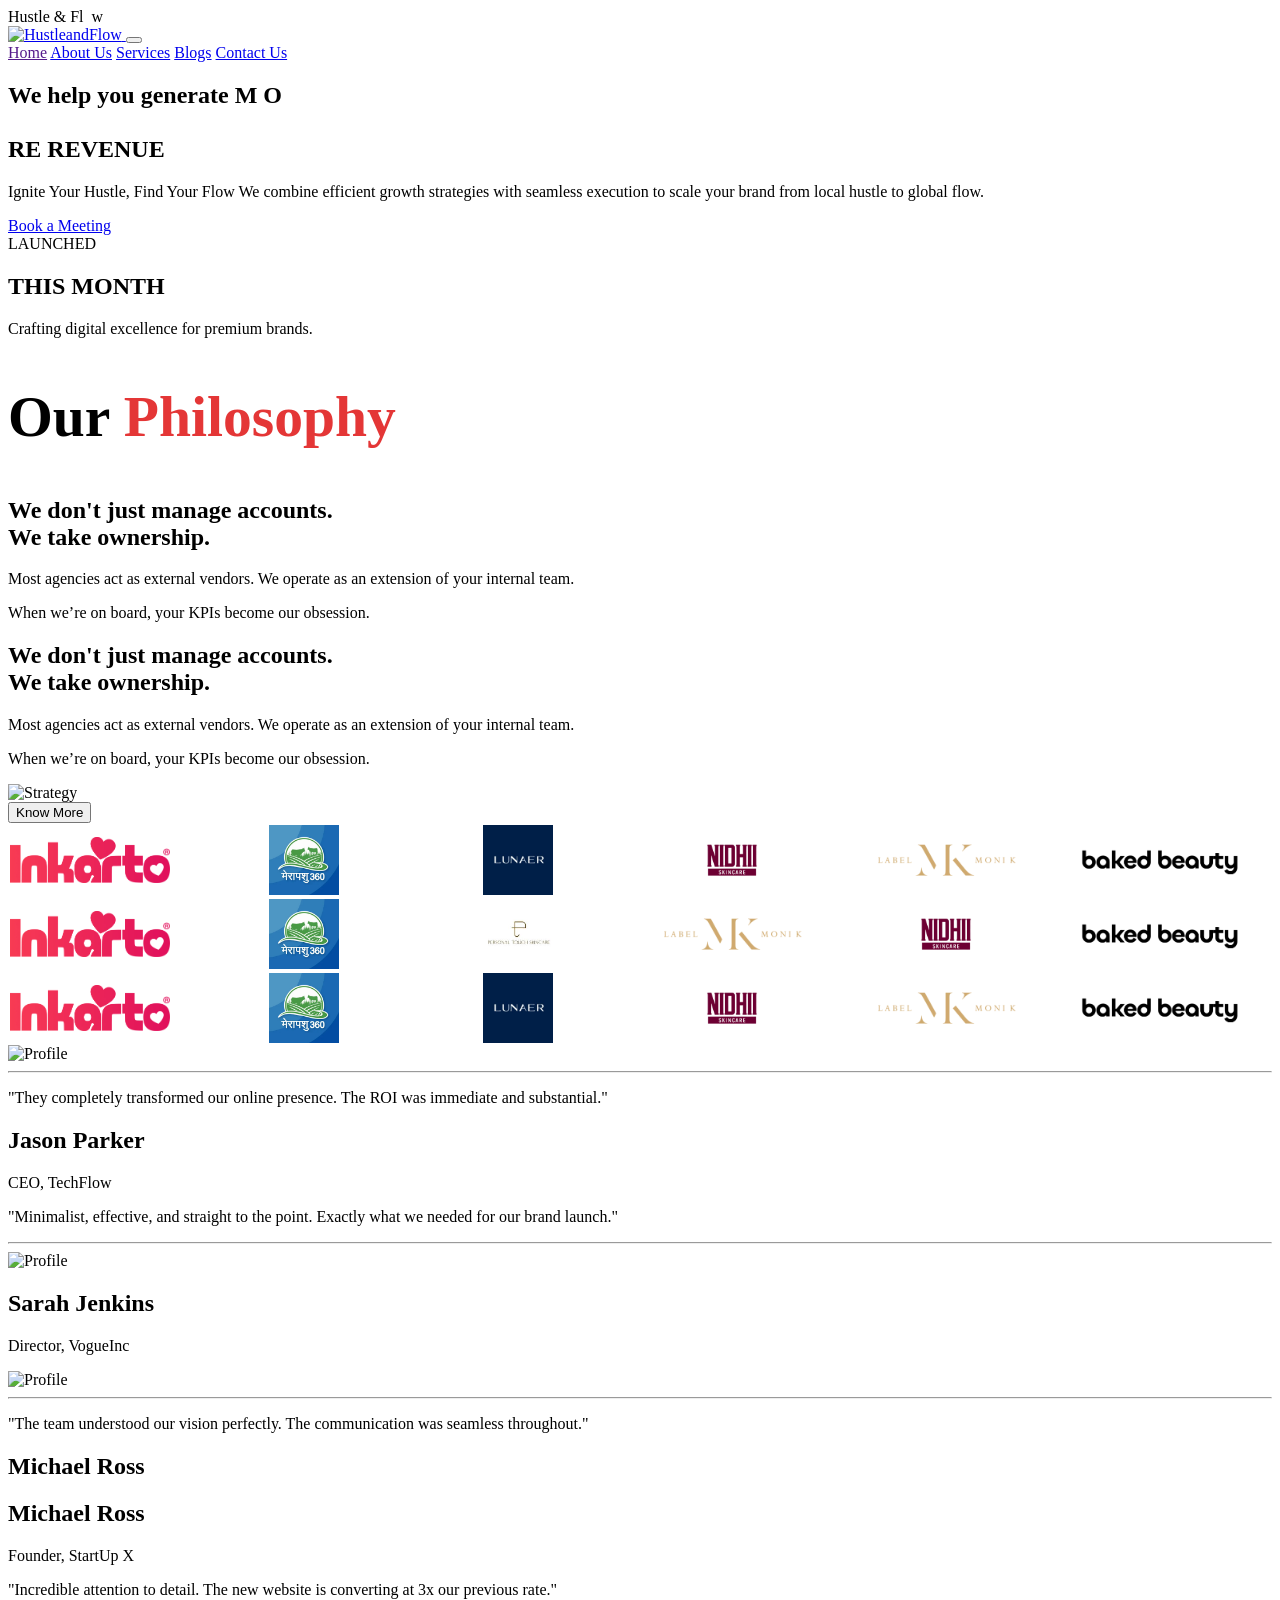
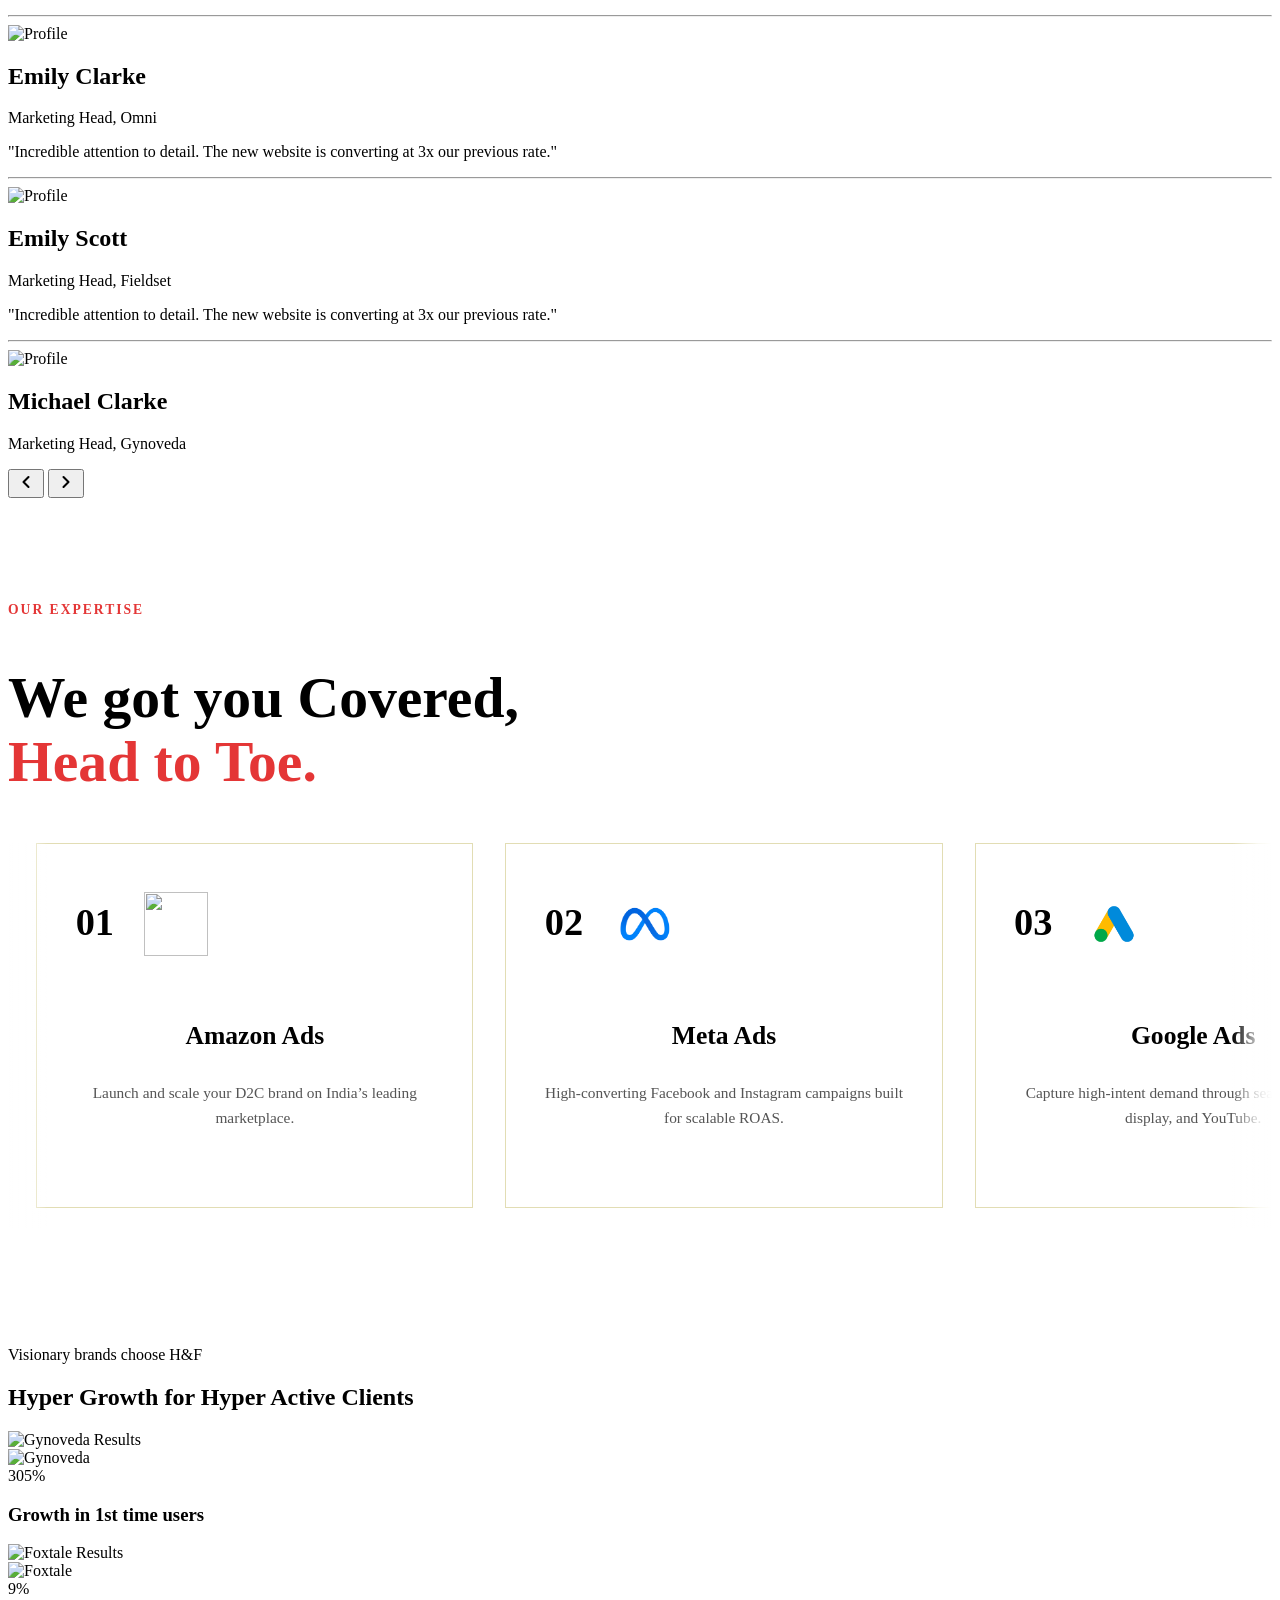
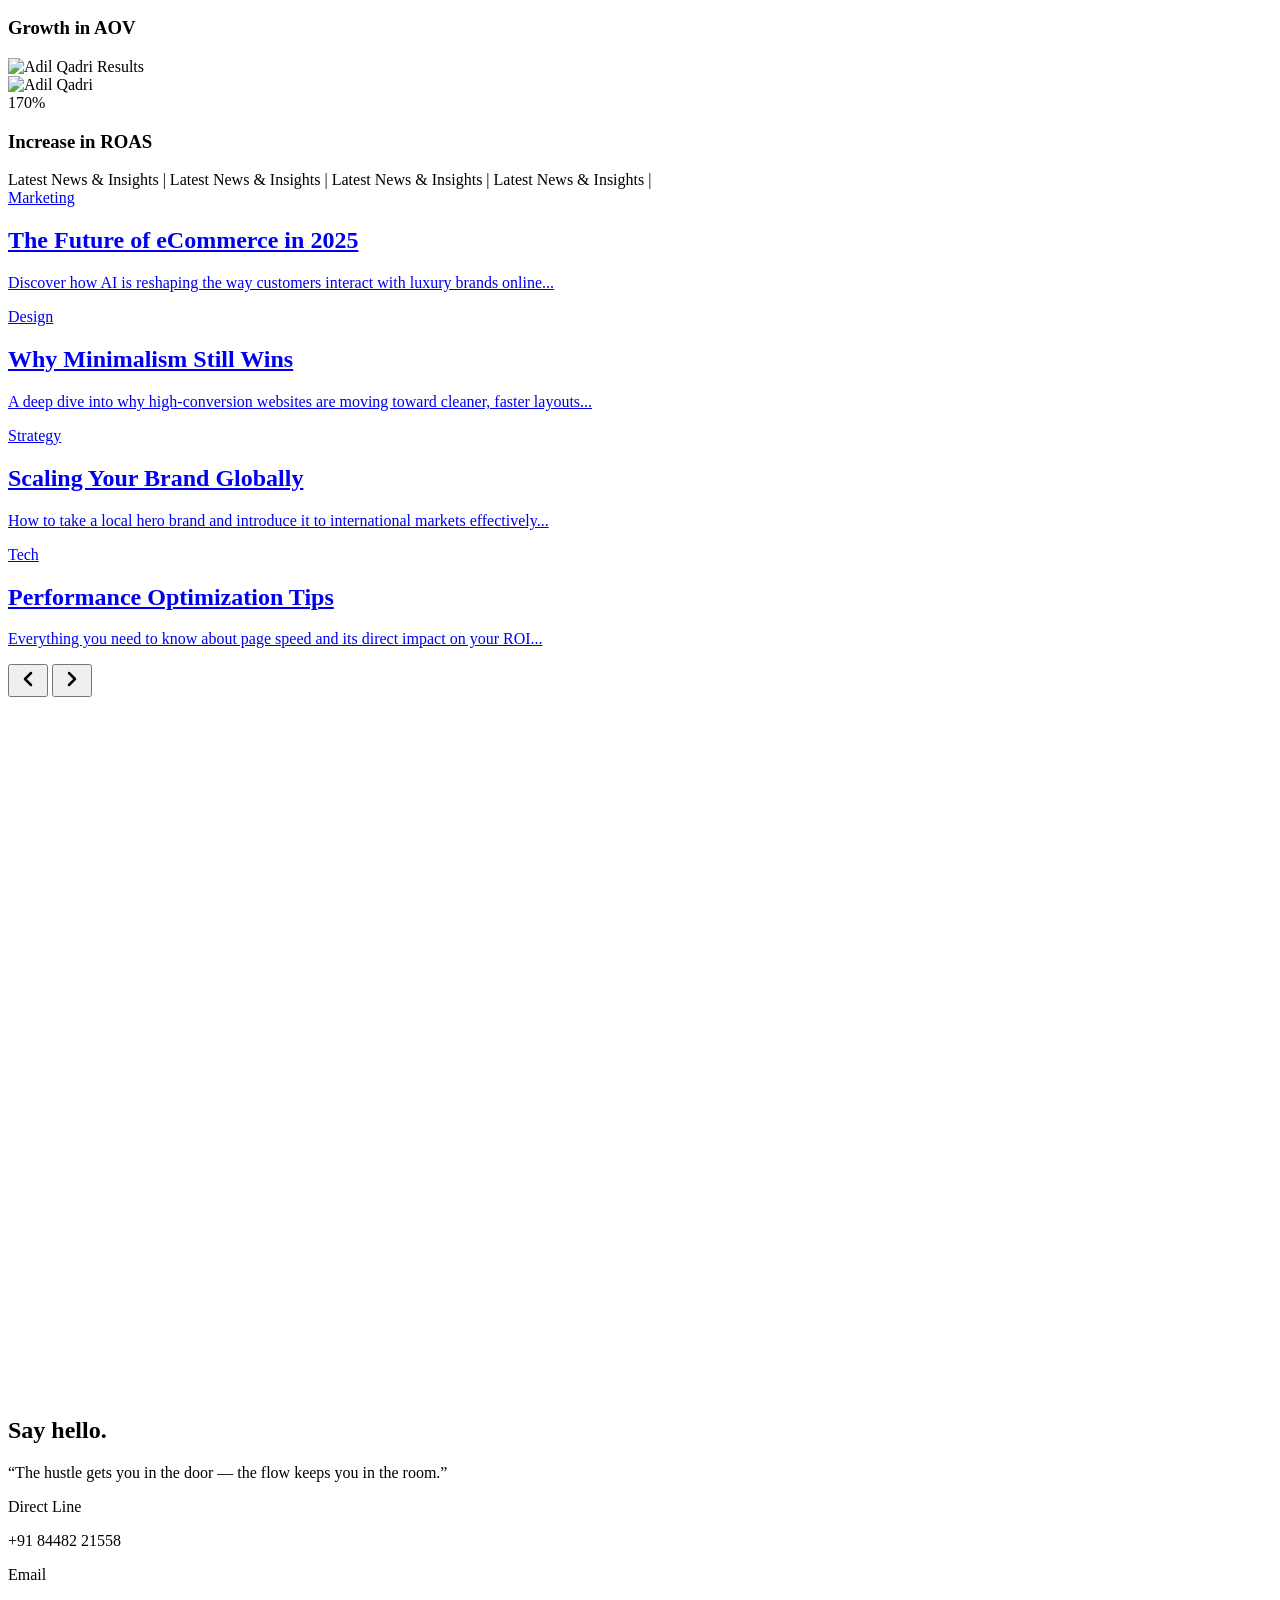
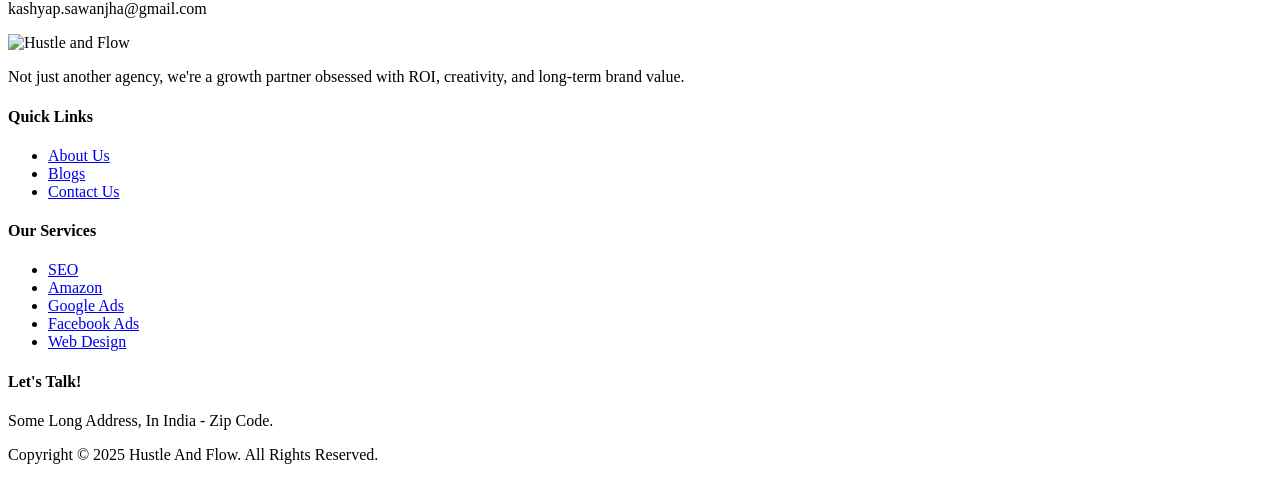
==== index.html @ 5015e9b0 "Okay" ====
<!doctype html>
<html lang="en-US">
<head>
	<meta charset="UTF-8">
	<meta name="viewport" content="width=device-width, initial-scale=1">
    <meta name="description" content="Emart - Multi-purpose WooCommerce Theme">
	<meta name='robots' content='index, follow, max-image-preview:large, max-snippet:-1, max-video-preview:-1' />
	<style>img:is([sizes="auto" i], [sizes^="auto," i]) { contain-intrinsic-size: 3000px 1500px }</style>
	
	<!-- This site is optimized with the Yoast SEO plugin v25.7 - https://yoast.com/wordpress/plugins/seo/ -->
	<title>Hustle And Flow</title>
  <link href="https://fonts.googleapis.com/css2?family=Montserrat:ital,wght@0,300;0,400;0,500;0,600;0,700;0,800;0,900;1,400&display=swap" rel="stylesheet">

	<link rel="canonical" href="https://hustleandflow.in/" />
	<link rel="stylesheet" href="css/styles.css">
    <link rel="stylesheet" href="css/marquee.css">
    <link  href="https://assets.calendly.com/assets/external/widget.css"
  rel="stylesheet"/>
  <link rel="stylesheet" href="css/loading_screen.css">
  <link rel="stylesheet" href="css/launch-section.css">
  <link rel="stylesheet" href="css/reviews.css">
  <link rel="stylesheet" href="css/philosophy.css">
  <link rel="stylesheet" href="css/services.css">
  <link rel="stylesheet" href="css/focal-hero.css">
  <link rel="stylesheet" href="css/layout.css">
  <link rel="stylesheet" href="css/blogs.css">
  <script>
        // Immediate hide to prevent flash of content
        document.documentElement.style.overflow = "hidden";
    </script>

		
</head>

<body class="home page-template page-template-elementor_header_footer page page-id-11889 wp-embed-responsive Wplgnite Wplgnite-dizmo elementor-default elementor-template-full-width elementor-kit-6 elementor-page elementor-page-11889">
	<div id="splash" class="splash light">
  <div class="brand-lockup">
    Hustle & Fl
    <img
      src="logos/hustleandflow-logo.png"
      class="logo-letter"
      alt=""
    />
    w
  </div>
</div>
  
    <!--Progress Bar-->
    <div class="progress-container">
    <div class="progress-bar" id="scrollBar"></div>
</div>

    
    
    <!--NAVBAR-->
    <nav class="main-nav">
    <div class="nav-container">
        <a href="#" class="nav-logo">
            <img src="logos/hustleandflow.png" alt="HustleandFlow" id="navLogo">
        </a> <button class="menu-burger"  id="menuToggle" aria-label="Toggle Menu">
            <span class="burger-line"></span>
            <span class="burger-line"></span>
        </button>
    </div>
</nav>
<div class="mobile-menu" id="mobileMenu">
  <a href="">Home</a>
  <a href="about/about-us.html">About Us</a>
  <a href="services/services.html">Services</a>
  <a href="blogs/blogs-lp.html"> Blogs</a>
  <a href="#contact-us">Contact Us</a>
  
</div>




<!--Main-Hero-->

<main class="site-wrapper">
<section class="focal-hero">
    <div class="hero-noise-overlay"></div>
    <div class="container">
        <div class="hero-content">
       <h1 class="hero-main-title">
        <span class="hero-eyebrow">
    We help you generate
  </span>
    
    <span class="revenue-highlight">
        M<span class="spinning-o-container">
            <span class="o-border">O</span>
            <div class="circular-text-wrap">
                <span style="--i:0">M</span><span style="--i:1">O</span>
                <span style="--i:2">R</span><span style="--i:3">E</span>
                <span style="--i:4">*</span><span style="--i:5">R</span>
                <span style="--i:6">E</span><span style="--i:7">V</span>
                <span style="--i:8">E</span><span style="--i:9">N</span>
                <span style="--i:10">U</span><span style="--i:11">E</span>
                <span style="--i:12">*</span>
            </div>
        </span>RE REVENUE
    </span>
</h1>
            <p class="hero-sub-text">
  <span class="hero-quote shiny">
    Ignite Your <span class="text-accent-red">Hustle</span>, 
    Find Your <span class="text-outline">Flow</span>
  </span>

  <span class="hero-description">
    We combine efficient growth strategies with seamless execution to scale your brand from local hustle to global flow.
  </span>
</p>
            <div class="hero-cta-group">
                <a href="#contact-us" class="btn-primary-large" id="bookMeetingBtn">Book a Meeting</a>
            </div>
        </div>
    </div>
    
</section>

<script>
document.getElementById("bookMeetingBtn").addEventListener("click", function (e) {
  e.preventDefault();

  Calendly.initPopupWidget({
    url: "https://calendly.com/kashyap-sawanjha?primary_color=dc3232&text_color=000000&background_color=#e2ddb4"
  });
});
</script>


<script>
document.querySelectorAll('.circular-text-wrap').forEach(el => {

  let rotation = 0;
  let speed = 360 / 20; // degrees per second
  let targetSpeed = speed;
  let lastTime = performance.now();

  const baseDuration = Number(el.dataset.duration || 20);
  const hoverMode = el.dataset.hover || 'speedUp';

  function setSpeedByMode(mode) {
    switch (mode) {
      case 'slowDown':
        targetSpeed = 360 / (baseDuration * 2);
        break;
      case 'speedUp':
        targetSpeed = 360 / (baseDuration / 4);
        break;
      case 'pause':
        targetSpeed = 0;
        break;
      case 'goBonkers':
        targetSpeed = 360 / (baseDuration / 20);
        break;
      default:
        targetSpeed = 360 / baseDuration;
    }
  }

  function animate(now) {
    const delta = (now - lastTime) / 1000;
    lastTime = now;

    // smooth interpolation (spring-ish)
    speed += (targetSpeed - speed) * 0.08;

    rotation += speed * delta;
    el.style.transform = `rotate(${rotation}deg)`;

    requestAnimationFrame(animate);
  }

  el.addEventListener('mouseenter', () => {
    setSpeedByMode(hoverMode);
  });

  el.addEventListener('mouseleave', () => {
    targetSpeed = 360 / baseDuration;
  });

  requestAnimationFrame(animate);
});
</script>

<script src="https://cdnjs.cloudflare.com/ajax/libs/gsap/3.12.2/gsap.min.js"></script>
<script src="https://cdnjs.cloudflare.com/ajax/libs/gsap/3.12.2/ScrollTrigger.min.js"></script>

<script>
// Check if GSAP is actually loaded
if (typeof gsap !== 'undefined') {
    gsap.registerPlugin(ScrollTrigger);

    const initHeroAnimation = () => {
        console.log("H&F Animation Initializing...");

        const targets = [
            { selector: '.hero-eyebrow', delay: 0 },
            { selector: '.hero-main-title', delay: 0.1 },
            { selector: '.hero-sub-text', delay: 0.2 },
            { selector: '.hero-cta-group', delay: 0.3 }
        ];

        targets.forEach(({ selector, delay }) => {
            const el = document.querySelector(selector);
            
            if (el) {
                // We use .fromTo so we define exactly where it starts and ends
                gsap.fromTo(el, 
                    { 
                        y: 50, 
                        opacity: 0 
                    }, 
                    { 
                        y: 0, 
                        opacity: 1, 
                        duration: 1, 
                        delay: delay, 
                        ease: "power4.out",
                        scrollTrigger: {
                            trigger: el,
                            start: "top 95%",
                            toggleActions: "play none none none"
                        }
                    }
                );
            }
        });
    };

    // Run immediately and also on load to be safe
    initHeroAnimation();
} else {
    console.error("GSAP not found! Make sure the CDN links are above this script.");
    // Emergency Fallback: If GSAP fails, show the text anyway
    document.querySelectorAll('.hero-main-title, .hero-sub-text, .hero-cta-group').forEach(el => el.style.opacity = 1);
}
</script>

<!--BANNER IMG SECTION-->
<section class="launch-section">
  <div class="launch-left">
    <span class="badge">LAUNCHED</span>
    <h1>THIS MONTH</h1>
    <p>Crafting digital excellence for premium brands.</p>
  </div>

  <div class="image-grid">
  <div class="tile"><div class="tile-inner"></div></div>
  <div class="tile"><div class="tile-inner"></div></div>
  <div class="tile"><div class="tile-inner"></div></div>
  <div class="tile"><div class="tile-inner"></div></div>
</div>
</section>
<script>
const images = [
  "https://images.unsplash.com/photo-1522335789203-aabd1fc54bc9",
  "https://images.unsplash.com/photo-1515378791036-0648a3ef77b2",
  "https://images.unsplash.com/photo-1542838132-92c53300491e"
];

const tiles = document.querySelectorAll(".tile");

let currentImage = 0;
let nextImage = 1;

const order = [0, 1, 2, 3]; // TL → TR → BL → BR

function applyImage(imgIndex) {
  tiles.forEach((tile, i) => {
    const inner = tile.querySelector(".tile-inner");

    const col = i % 2;                 // 0 or 1
    const row = Math.floor(i / 2);     // 0 or 1

    inner.style.backgroundImage = `url(${images[imgIndex]})`;

    inner.style.backgroundPosition = `
      ${col === 0 ? "0%" : "100%"}
      ${row === 0 ? "0%" : "100%"}
    `;
  });
}


applyImage(currentImage);

function animateSwap() {
  let step = 0;

  const interval = setInterval(() => {
    const tile = tiles[order[step]];
    tile.querySelector(".tile-inner").style.backgroundImage =  `url(${images[nextImage]})`;

    

    step++;

    if (step === 4) {
      clearInterval(interval);
      currentImage = nextImage;
      nextImage = (nextImage + 1) % images.length;
    }
  }, 350);
}

setInterval(animateSwap, 3000);
</script>


<!--Philosophy Section-->				
<section class="philosophy-section">
    <div class="philosophy-header">


  <h2 class="section-title">
    Our    <span class="text-highlight">Philosophy</span>
  </h2>

</div>


  <div class="philosophy-container">

    <!-- LEFT FLIP CARD -->
    <div class="flip-card" id="philosophyCard">
      <div class="flip-inner">

        <!-- FRONT: TEXT -->
        <div class="flip-face front philosophy-card">
          

          <h2>
            We don't just manage accounts.<br>
            <span class="gradient-text">We take ownership.</span>
          </h2>

          <p>
            Most agencies act as external vendors.
            We operate as an extension of your internal team.
          </p>

          <p>
            When we’re on board, your KPIs become our obsession.
          </p>
        </div>

        <!-- BACK: IMAGE -->
        <div class="flip-face back image-card">

          <h2>
            We don't just manage accounts.<br>
            <span class="gradient-text">We take ownership.</span>
          </h2>

          <p>
            Most agencies act as external vendors.
            We operate as an extension of your internal team.
          </p>

          <p>
            When we’re on board, your KPIs become our obsession.
          </p>
        </div>

          
        </div>

      </div>

    <!-- RIGHT STATIC IMAGE -->
    <div class="static-image-card">
      <img
        src="https://picsum.photos/id/20/800/1000"
        alt="Strategy"
      />
    </div>

  </div>

  <!-- CTA -->
  <div class="flip-cta">
    <button id="flipBtn" class="btn-primary">
      Know More
    </button>
  </div>

</section>






<!--Logo Sliding Section-->
<section class="clients-brand-section">
    

    <article class="wrapper">
      <div class="marquee-mask">

        <div class="marquee" id="track1">
            <div class="marquee__group">
                <img src="logos/inkarto.webp" alt="">
                <img src="logos/merapashu.webp" alt="">
                <img src="logos/lunaerworld_logo.jpg" alt="">
                <img src="logos/nidhii.png" alt="">
                <img src="logos/monik.avif" alt="">
                <img src="logos/baked_beauty.webp" alt="">
                
            </div>
            <div aria-hidden="true" class="marquee__group">
                <img src="logos/inkarto.webp" alt="">
                <img src="logos/merapashu.webp" alt="">
                <img src="logos/lunaerworld_logo.jpg" alt="">
                <img src="logos/nidhii.png" alt="">
                <img src="logos/monik.avif" alt="">
                <img src="logos/baked_beauty.webp" alt="">
            </div>
        </div>

        <div class="marquee marquee--reverse" id="track2">
            <div class="marquee__group">
                <img src="logos/inkarto.webp" alt="">
                <img src="logos/merapashu.webp" alt="">
                <img src="logos/pt-skincare.jpg" alt="">
                <img src="logos/monik.avif" alt="">
                <img src="logos/nidhii.png" alt="">
                <img src="logos/baked_beauty.webp" alt="">
                
            </div>
            <div aria-hidden="true" class="marquee__group">
                <img src="logos/inkarto.webp" alt="">
                <img src="logos/merapashu.webp" alt="">
                <img src="logos/lunaerworld_logo.jpg" alt="">
                <img src="logos/nidhii.png" alt="">
                <img src="logos/monik.avif" alt="">
                <img src="logos/baked_beauty.webp" alt="">
            </div>
        </div>
        <div class="marquee" id="track3">
            <div class="marquee__group">
                <img src="logos/inkarto.webp" alt="">
                <img src="logos/merapashu.webp" alt="">
                <img src="logos/lunaerworld_logo.jpg" alt="">
                <img src="logos/nidhii.png" alt="">
                <img src="logos/monik.avif" alt="">
                <img src="logos/baked_beauty.webp" alt="">
                
            </div>
            <div aria-hidden="true" class="marquee__group">
                <img src="logos/inkarto.webp" alt="">
                <img src="logos/merapashu.webp" alt="">
                <img src="logos/lunaerworld_logo.jpg" alt="">
                <img src="logos/nidhii.png" alt="">
                <img src="logos/monik.avif" alt="">
                <img src="logos/baked_beauty.webp" alt="">
            </div>
        </div>
      </div>
    </article>
</section>

<!--REVIEW SECTION-->
<section class="reviews-section">
    
    <div class="reviews-wrapper">
        <div class="reviews-track" id="reviewsTrack">
            <article class="review-card">
                <div class="card-content">
                    <img src="logos/profile.png" alt="Profile" class="review-avatar">
                    <hr class="review-divider">
                    <p class="review-text">"They completely transformed our online presence. The ROI was immediate and substantial."</p>
                    <h2 class="review-name">Jason Parker</h2>
                    <p class="review-designation">CEO, TechFlow</p>
                </div>
            </article>

            <article class="review-card">
                <div class="card-content">
                    <p class="review-text">"Minimalist, effective, and straight to the point. Exactly what we needed for our brand launch."</p>
                    <hr class="review-divider">
                    <img src="logos/profile.png" alt="Profile" class="review-avatar">
                    <h2 class="review-name">Sarah Jenkins</h2>
                    <p class="review-designation">Director, VogueInc</p>
                </div>
            </article>

            <article class="review-card">
                <div class="card-content">
                    <img src="logos/profile.png" alt="Profile" class="review-avatar">
                    <hr class="review-divider">
                    <p class="review-text">"The team understood our vision perfectly. The communication was seamless throughout."</p>
                    <h2 class="review-name">Michael Ross</h2>
                    <h2 class="review-name">Michael Ross</h2>
                    <p class="review-designation">Founder, StartUp X</p>
                </div>
            </article>

            <article class="review-card">
                <div class="card-content">
                    <p class="review-text">"Incredible attention to detail. The new website is converting at 3x our previous rate."</p>
                    <hr class="review-divider">
                    <img src="logos/profile.png" alt="Profile" class="review-avatar">
                    <h2 class="review-name">Emily Clarke</h2>
                    <p class="review-designation">Marketing Head, Omni</p>
                </div>
            </article>
            <article class="review-card">
                <div class="card-content">
                    <p class="review-text">"Incredible attention to detail. The new website is converting at 3x our previous rate."</p>
                    <hr class="review-divider">
                    <img src="logos/profile.png" alt="Profile" class="review-avatar">
                    <h2 class="review-name">Emily Scott</h2>
                    <p class="review-designation">Marketing Head, Fieldset</p>
                </div>
            </article>
        <article class="review-card">
                <div class="card-content">
                    <p class="review-text">"Incredible attention to detail. The new website is converting at 3x our previous rate."</p>
                    <hr class="review-divider">
                    <img src="logos/profile.png" alt="Profile" class="review-avatar">
                    <h2 class="review-name">Michael Clarke</h2>
                    <p class="review-designation">Marketing Head, Gynoveda</p>
                </div>
            </article>
        
        </div>


        <div class="reviews-controls">
            <button class="review-nav prev-btn" aria-label="Previous Review">
                <svg width="20" height="20" viewBox="0 0 24 24" fill="none" stroke="currentColor" stroke-width="2.5" stroke-linecap="round" stroke-linejoin="round"><path d="m15 18-6-6 6-6"/></svg>
            </button>
            <button class="review-nav next-btn" aria-label="Next Review">
                <svg width="20" height="20" viewBox="0 0 24 24" fill="none" stroke="currentColor" stroke-width="2.5" stroke-linecap="round" stroke-linejoin="round"><path d="m9 18 6-6-6-6"/></svg>
            </button>
        </div>
    </div>
</section>
<script>document.addEventListener('DOMContentLoaded', () => {
    const track = document.getElementById('reviewsTrack');
    const prevBtn = document.querySelector('.prev-btn');
    const nextBtn = document.querySelector('.next-btn');

    // 1. SCROLL LOGIC
    if (track && prevBtn && nextBtn) {
        const scrollAmount = 430; // Card width + gap

        nextBtn.addEventListener('click', () => {
            track.scrollBy({ left: scrollAmount, behavior: 'smooth' });
        });

        prevBtn.addEventListener('click', () => {
            track.scrollBy({ left: -scrollAmount, behavior: 'smooth' });
        });
    }

    // 2. 3D TILT LOGIC
    const cards = document.querySelectorAll('.review-card');
    
    cards.forEach(card => {
        card.addEventListener('mousemove', (e) => {
            const rect = card.getBoundingClientRect();
            const x = e.clientX - rect.left;
            const y = e.clientY - rect.top;
            
            const centerX = rect.width / 2;
            const centerY = rect.height / 2;
            
            // Calculate rotation values
            const rotateX = ((y - centerY) / centerY) * -5; // Max 15 degree tilt
            const rotateY = ((x - centerX) / centerX) * 5;
            
            card.style.transform = `perspective(1000px) rotateX(${rotateX}deg) rotateY(${rotateY}deg) scale3d(1.05, 1.05, 1.05)`;
        });

        card.addEventListener('mouseleave', () => {
            card.style.transform = `perspective(1000px) rotateX(0deg) rotateY(0deg) scale3d(1, 1, 1)`;
        });
    });
});</script>
<!--Services-->				
<section id="our-services" class="services-section">

  <div class="container">

    <!-- HEADER -->
    <div class="services-header">
      <div class="header-left">
        <span class="label-accent">Our Expertise</span>
        <h2 class="section-title">
          We got you Covered,<br>
          <span class="text-highlight">Head to Toe.</span>
        </h2>
      </div>
    </div>

    <!-- SLIDER -->
    <div class="services-slider">

      <!-- LEFT ARROW -->
      <button class="slider-arrow prev"
        onclick="moveServices('left')">
        <svg width="20" height="20" viewBox="0 0 24 24"
          fill="none" stroke="currentColor"
          stroke-width="2.5" stroke-linecap="round"
          stroke-linejoin="round">
          <path d="m15 18-6-6 6-6"/>
        </svg>
      </button>

      <!-- RIGHT ARROW -->
      <button class="slider-arrow next"
        onclick="moveServices('right')">
        <svg width="20" height="20" viewBox="0 0 24 24"
          fill="none" stroke="currentColor"
          stroke-width="2.5" stroke-linecap="round"
          stroke-linejoin="round">
          <path d="m9 18 6-6-6-6"/>
        </svg>
      </button>

      <!-- TRACK -->
      <div class="services-track" id="servicesGrid">

        <!-- CARD -->
        <div class="service-card">
  <div class="service-icon-row">
    <div class="service-icon">01</div>
    <img src="vids/amazon-animation.gif" class="service-gif" />
  </div>
  <h5>Amazon <span class="accent-text">Ads</span></h5>
  <p>Launch and scale your D2C brand on India’s leading marketplace.</p>
</div>

<div class="service-card">
  <div class="service-icon-row">
    <div class="service-icon">02</div>
    <img src="logos/meta.png" class="service-gif" />
  </div>
  <h5>Meta <span class="accent-text">Ads</span></h5>
  <p>High-converting Facebook and Instagram campaigns built for scalable ROAS.</p>
</div>

<div class="service-card">
  <div class="service-icon-row">
    <div class="service-icon">03</div>
    <img src="logos/ga.jpg" class="service-gif" />
  </div>
  <h5>Google <span class="accent-text">Ads</span></h5>
  <p>Capture high-intent demand through search, shopping, display, and YouTube.</p>
</div>

<div class="service-card">
  <div class="service-icon-row">
    <div class="service-icon">04</div>
    <img src="logos/seo.jpg" class="service-gif" />
  </div>
  <h5>SEO <span class="accent-text">Optimization</span></h5>
  <p>Long-term organic growth powered by technical, on-page, and content SEO.</p>
</div>

<div class="service-card">
  <div class="service-icon-row">
    <div class="service-icon">05</div>
    <img src="vids/amazon-animation.gif" class="service-gif" />
  </div>
  <h5>Amazon <span class="accent-text">Marketplace</span></h5>
  <p>Listing optimization, A+ content, storefronts, and full account management.</p>
</div>

<div class="service-card">
  <div class="service-icon-row">
    <div class="service-icon">06</div>
    <img src="logos/flipkart.png" class="service-gif" />
  </div>
  <h5>Flipkart <span class="accent-text">Ads</span></h5>
  <p>Marketplace-specific strategies to dominate visibility and conversions.</p>
</div>

<div class="service-card">
  <div class="service-icon-row">
    <div class="service-icon">07</div>
    <img src="logos/growth marketing.png" class="service-gif" />
  </div>
  <h5>Growth <span class="accent-text">Marketing</span></h5>
  <p>Full-funnel experimentation across acquisition, activation, and retention.</p>
</div>

<div class="service-card">
  <div class="service-icon-row">
    <div class="service-icon">08</div>
    <img src="logos/yt.png" class="service-gif" />
  </div>
  <h5>YouTube <span class="accent-text">Ads</span></h5>
  <p>Video-first campaigns optimized for awareness, consideration, and scale.</p>
</div>

<div class="service-card">
  <div class="service-icon-row">
    <div class="service-icon">09</div>
    <img src="logos/retention.png" class="service-gif" />
  </div>
  <h5>Retention <span class="accent-text">Marketing</span></h5>
  <p>Email, WhatsApp, SMS, and lifecycle flows to maximize LTV.</p>
</div>

<div class="service-card">
  <div class="service-icon-row">
    <div class="service-icon">10</div>
    <img src="logos/GA.png" class="service-gif" />
  </div>
  <h5>Analytics & <span class="accent-text">Reporting</span></h5>
  <p>Custom dashboards, GA4, attribution modeling, and performance insights.</p>
</div>

<div class="service-card">
  <div class="service-icon-row">
    <div class="service-icon">11</div>
    <img src="logos/mark automation.jpg" class="service-gif" />
  </div>
  <h5>Marketing <span class="accent-text">Automation</span></h5>
  <p>CRM workflows, integrations, lead scoring, and funnel automation systems.</p>
</div>

<div class="service-card">
  <div class="service-icon-row">
    <div class="service-icon">12</div>
    <img src="vids/webdev-animation.gif" class="service-gif" />
  </div>
  <h5>Web <span class="accent-text">Development</span></h5>
  <p>High-performance websites optimized for UX, speed, and conversions.</p>
</div>

<div class="service-card">
  <div class="service-icon-row">
    <div class="service-icon">13</div>
    <img src="logos/creative design.png" class="service-gif" />
  </div>
  <h5>Creative <span class="accent-text">Design Analysis</span></h5>
  <p>Ad creative diagnostics, CRO insights, and performance-led design direction.</p>
</div>

      </div>
    </div>

  </div>
</section>



<!--Case Studies-->
<section class="case-studies-section">
    <div class="section-header">
        <p class="sub-headline">Visionary brands choose H&F</p>
        <h2 class="main-headline">Hyper Growth for Hyper Active Clients</h2>
    </div>

    <div class="studies-grid">
        
        <div class="study-card">
            <div class="card-image">
                <img src="https://viralmint.in/wp-content/uploads/2023/08/Gynoveda-500x400-1.jpg" alt="Gynoveda Results">
            </div>
            <div class="card-content">
                <img class="brand-logo" src="https://viralmint.in/wp-content/uploads/2023/07/gynoveda.png" alt="Gynoveda">
                <div class="stat">
                    <span class="number">305</span><span class="suffix">%</span>
                </div>
                <h3 class="stat-label">Growth in 1st time users</h3>
            </div>
        </div>

        <div class="study-card">
            <div class="card-image">
                <img src="https://viralmint.in/wp-content/uploads/2023/08/foxtale.jpg" alt="Foxtale Results">
            </div>
            <div class="card-content">
                <img class="brand-logo" src="https://viralmint.in/wp-content/uploads/2023/08/foxtale.png" alt="Foxtale">
                <div class="stat">
                    <span class="number">9</span><span class="suffix">%</span>
                </div>
                <h3 class="stat-label">Growth in AOV</h3>
            </div>
        </div>

        <div class="study-card">
            <div class="card-image">
                <img src="https://viralmint.in/wp-content/uploads/2023/08/adil-qadri.jpg" alt="Adil Qadri Results">
            </div>
            <div class="card-content">
                <img class="brand-logo" src="https://viralmint.in/wp-content/uploads/2023/08/Adilqadri-logo.png" alt="Adil Qadri">
                <div class="stat">
                    <span class="number">170</span><span class="suffix">%</span>
                </div>
                <h3 class="stat-label">Increase in ROAS</h3>
            </div>
        </div>

    </div>
</section>

<!--Blogs-->
<section id="blogs" class="blog-section">
    <div class="blogs-marquee">
  <div class="marquee-track">
    <span> Latest News &amp; Insights | </span>
    <span> Latest News &amp; Insights | </span>
    <span> Latest News &amp; Insights | </span>
    <span> Latest News &amp; Insights | </span>
  </div>
</div>


    <div class="blog-wrapper">
        <div class="blog-track" id="blogTrack">
            
            <article class="blog-card">
                <a href="blogs/blogs-template.html" target="_blank" class="card-link-wrapper"><div class="card-content">
                    <span class="blog-category">Marketing</span>
                    <h2 class="blog-title">The Future of eCommerce in 2025</h2>
                    <p class="blog-excerpt">Discover how AI is reshaping the way customers interact with luxury brands online...</p>
                </div>
                </a>
            </article>

            <article class="blog-card">
                <a href="blogs/blogs-template.html" target="_blank" class="card-link-wrapper">
                  <div class="card-content">
                    <span class="blog-category">Design</span>
                    <h2 class="blog-title">Why Minimalism Still Wins</h2>
                    <p class="blog-excerpt">A deep dive into why high-conversion websites are moving toward cleaner, faster layouts...</p>
                </div></a>
            </article>

            <article class="blog-card">
                <a href="blogs/blogs-template.html" target="_blank" class="card-link-wrapper"><div class="card-content">
                    <span class="blog-category">Strategy</span>
                    <h2 class="blog-title">Scaling Your Brand Globally</h2>
                    <p class="blog-excerpt">How to take a local hero brand and introduce it to international markets effectively...</p>
                </div></a>
            </article>

            <article class="blog-card">
                <a href="blogs/blogs-template.html" target="_blank" class="card-link-wrapper"><div class="card-content">
                    <span class="blog-category">Tech</span>
                    <h2 class="blog-title">Performance Optimization Tips</h2>
                    <p class="blog-excerpt">Everything you need to know about page speed and its direct impact on your ROI...</p>
                </div></a>
            </article>

        </div>

        <div class="blog-controls">
            <button class="blog-nav blog-prev" aria-label="Previous Post">
                <svg width="24" height="24" viewBox="0 0 24 24" fill="none" stroke="currentColor" stroke-width="2.5" stroke-linecap="round" stroke-linejoin="round"><path d="m15 18-6-6 6-6"/></svg>
            </button>
            <button class="blog-nav blog-next" aria-label="Next Post">
                <svg width="24" height="24" viewBox="0 0 24 24" fill="none" stroke="currentColor" stroke-width="2.5" stroke-linecap="round" stroke-linejoin="round"><path d="m9 18 6-6-6-6"/></svg>
            </button>
        </div>
    </div>
</section>

<!--Contact Us Form-->
				<section class="contact-section" id="contact-us">
    <div class="container">
        <div class="contact-split-grid">
            
            <div class="contact-form-side">
                
                
                <div class="calendly-form-wrapper">

  <div 
    class="calendly-inline-widget"
    data-url="https://calendly.com/kashyap-sawanjha?primary_color=e43636"
    style="min-width:320px;height:700px;">
  </div>

</div>

            </div>

            <div class="contact-quote-side">

  <div class="contact-left-content">

    <h2 class="contact-left-title">
      Say hello<span>.</span>
    </h2>

    <p class="contact-left-quote">
      “The hustle gets you in the door —
      the flow keeps you in the room.”
    </p>

    <div class="contact-divider"></div>

    <div class="contact-info-footer">
      <div class="info-item">
        <span>Direct Line</span>
        <p>+91 84482 21558</p>
      </div>
      <div class="info-item">
        <span>Email</span>
        <p>kashyap.sawanjha@gmail.com</p>
      </div>
    </div>

  </div>

</div>

        </div>
    </div>
</section>

<!--Footer-->
<footer class="main-footer">
    <div class="footer-container">
        <div class="footer-col about-col">
            <img src="logos/hustleandflow-logo.png" alt="Hustle and Flow" class="footer-logo">
            <p class="footer-description">
                Not just another agency, we're a growth partner obsessed with ROI, creativity, and long-term brand value.
            </p>
            
        </div>

        <div class="footer-col">
            <h4 class="footer-title">Quick Links</h4>
            <ul class="footer-links">
                <li><a href="about/about-us.html">About Us</a></li>
                <li><a href="blogs/blogs-lp.html">Blogs</a></li>
                <li><a href="#contact-us">Contact Us</a></li>
            </ul>
        </div>

        <div class="footer-col">
            <h4 class="footer-title">Our Services</h4>
            <ul class="footer-links">
              <li><a href="services/services.html">SEO</a></li>
              <li><a href="services/services.html">Amazon</a></li>
              <li><a href="services/services.html">Google Ads</a></li>
              <li><a href="services/services.html">Facebook Ads</a></li>
              <li><a href="services/services.html">Web Design</a></li>

            </ul>
        </div>

        <div class="footer-col">
            <h4 class="footer-title">Let's Talk!</h4>
            <p class="footer-address">Some Long Address, In India - Zip Code.</p>
            <div class="social-icons">
                <a href="#"><i data-lucide="mail"></i></a>
                <a href="#"><i data-lucide="instagram"></i></a>
                <a href="#"><i data-lucide="twitter"></i></a>
                <a href="#"><i data-lucide="linkedin"></i></a>
            </div>
        </div>
    </div>

    <div class="footer-bottom">
        <p>Copyright © 2025 Hustle And Flow. All Rights Reserved.</p>
    </div>
</footer>	


<script src="https://cdnjs.cloudflare.com/ajax/libs/gsap/3.12.2/gsap.min.js"></script>
    <script src="https://cdnjs.cloudflare.com/ajax/libs/gsap/3.12.2/ScrollTrigger.min.js"></script>
    <script src="https://unpkg.com/lucide@latest"></script>
    <script src="https://assets.calendly.com/assets/external/widget.js" async></script>

    <script src="main.js"></script>

    <script>
        lucide.createIcons();
    </script>

</main>



</body>
</html>
---- css/marquee.css ----
:root {
  --marquee-gap: 50px;
}

/* WRAPPER */
.marquee {
  display: flex;
  overflow: hidden;

  /* critical */
  width: 100%;
  gap: 60px;
}

.marquee__group {
  display: flex;
  align-items: center;
  gap: var(--marquee-gap);

  flex-shrink: 0;
  min-width: max-content;

  /* CRITICAL: use translate3d for GPU */
  animation: scroll-x 38s linear infinite;
  will-change: transform;
}

/* Reverse line */
.marquee--reverse .marquee__group {
  animation-direction: reverse;
}

/* ANIMATION */
@keyframes scroll-x {
  from {
    transform: translate3d(0,0,0);
  }
  to {
    transform: translate3d(calc(-100% - var(--marquee-gap)),0,0);
  }
}

/* NORMALIZED LOGOS */
.marquee img {
  width: 160px;
  height: 70px;

  object-fit: contain;
  object-position: center;

  flex-shrink: 0;        /* ❗ stops squishing */
  display: block;

  padding: 2px;
  transition: transform .25s ease;
}

.marquee img:hover {
  transform: scale(1.06);
}

/* MOBILE */
@media (max-width: 768px) {
  .marquee img {
    width: 120px;
    height: 54px;
  }
}
---- css/services.css ----
/* =========================================================
   SERVICES SECTION
========================================================= */

body {
    overflow-x: hidden;
}

.services-section {
    background: #ffffff;
    padding: clamp(80px, 8vw, 120px) 0;
}

/* ---------------------------------------------------------
   HEADER
--------------------------------------------------------- */

.services-header {
    margin-bottom: 50px;
}

.label-accent {
    color: #E43636;
    font-weight: 800;
    text-transform: uppercase;
    letter-spacing: 2px;
    font-size: 0.85rem;
}

.section-title {
    font-size: clamp(2.4rem, 5vw, 3.6rem);
    font-weight: 900;
    line-height: 1.1;
    color: #000;
}

.text-highlight {
    color: #E43636;
}

/* =========================================================
   SLIDER WRAPPER
========================================================= */

.services-slider {
    position: relative;
    overflow-x: hidden;
    padding-bottom: 20px;
}

/* =========================================================
   TRACK
========================================================= */

.services-track {
    display: flex;
    gap: 32px;
    width: max-content;
    transform: translateX(0);
    transition: transform 0.6s cubic-bezier(.22,.61,.36,1);

    will-change: transform;
}

/* =========================================================
   CARD
========================================================= */

.service-card {
    flex: 0 0 clamp(280px, 28vw, 360px);
    text-align: center;

    background: #fff;
    border: 1px solid #E2DDB4;

    padding: clamp(32px, 4vw, 48px)
             clamp(28px, 3vw, 42px);

    display: flex;
    flex-direction: column;

    transition:
        transform 0.35s ease,
        box-shadow 0.35s ease,
        border-color 0.35s ease;
}

.service-card:hover {
    transform: translateY(-6px);
    border-color: #E43636;
    box-shadow: 0 20px 50px rgba(0,0,0,0.08);
}

/* =========================================================
   ICON ROW
========================================================= */

.service-icon-row {
    display: flex;
    align-items: center;
    gap: 30px;
    margin-bottom: 22px;
}

.service-icon {
    font-size: clamp(2.4rem, 3vw, 3rem);
    margin-bottom: 3px;
    font-weight: 900;
    line-height: 1;
    color: #000;
}

.service-gif {
    width: clamp(46px, 5vw, 64px);
    height: clamp(46px, 5vw, 64px);
    object-fit: contain;
}

/* =========================================================
   CONTENT
========================================================= */

.service-card h5 {
    font-size: clamp(1.4rem, 2vw, 1.75rem);
    font-weight: 800;
    margin-bottom: 14px;
}

.service-card p {
    color: #555;
    line-height: 1.65;
    margin-bottom: 28px;
    font-size: clamp(0.95rem, 1.2vw, 1rem);
}

/* =========================================================
   CTA
========================================================= */

.text-link {
    margin-top: auto;
    font-size: 0.8rem;
    font-weight: 700;
    letter-spacing: 1px;
    text-transform: uppercase;
    color: #E43636;
    text-decoration: none;
}

.text-link::after {
    content: " →";
}

/* =========================================================
   GRADIENT MASKS
========================================================= */

.services-slider::before,
.services-slider::after {
    content: "";
    position: absolute;
    top: 0;
    width: 40px;
    height: 100%;
    z-index: 3;
    pointer-events: none;
}

.services-slider::before {
    left: 0;
    background: linear-gradient(
        to right,
        #ffffff 0%,
        rgba(255,255,255,0.8) 35%,
        transparent 100%
    );
}

.services-slider::after {
    right: 0;
    background: linear-gradient(
        to left,
        #ffffff 0%,
        rgba(255,255,255,0.8) 35%,
        transparent 100%
    );
}

/* =========================================================
   ARROWS
========================================================= */

.slider-arrow {
    position: absolute;
    top: 50%;
    transform: translateY(-50%);
    z-index: 4;

    width: 52px;
    height: 52px;

    border-radius: 50%;
    background: rgba(255,255,255,0.95);
    border: 1px solid #E2DDB4;

    display: flex;
    align-items: center;
    justify-content: center;

    cursor: pointer;
    opacity: 0;

    transition: all 0.25s ease;
}

.slider-arrow.prev { left: 20px; }
.slider-arrow.next { right: 20px; }

.slider-arrow:hover {
    background: #E43636;
    color: #fff;
    border-color: #E43636;
    transform: translateY(-50%) scale(1.05);
}

.services-slider:hover .slider-arrow {
    opacity: 1;
}

/* =========================================================
   MOBILE
========================================================= */

@media (max-width: 900px) {

    .services-track {
        overflow-x: auto;
        scroll-snap-type: x mandatory;
        padding-bottom: 10px;
    }

    .service-card {
        scroll-snap-align: start;
    }

    .slider-arrow {
        display: none;
    }
}
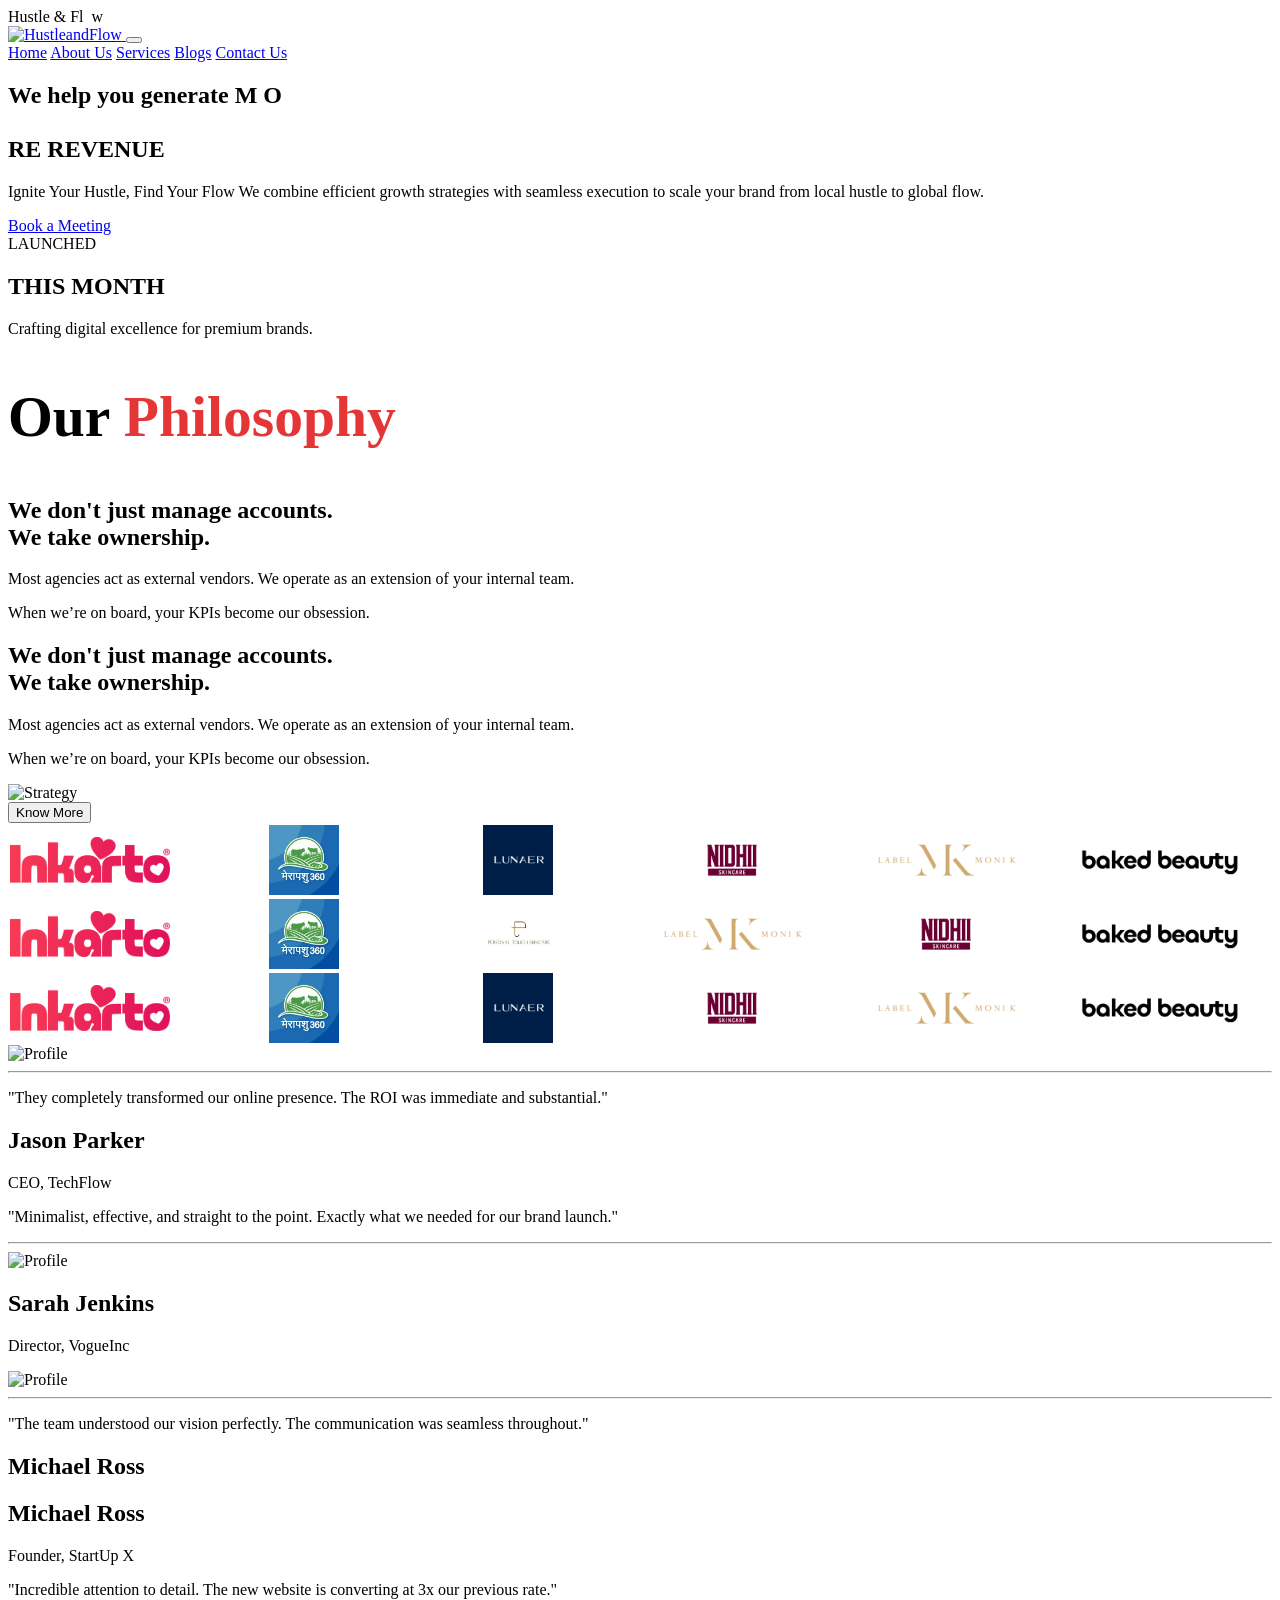
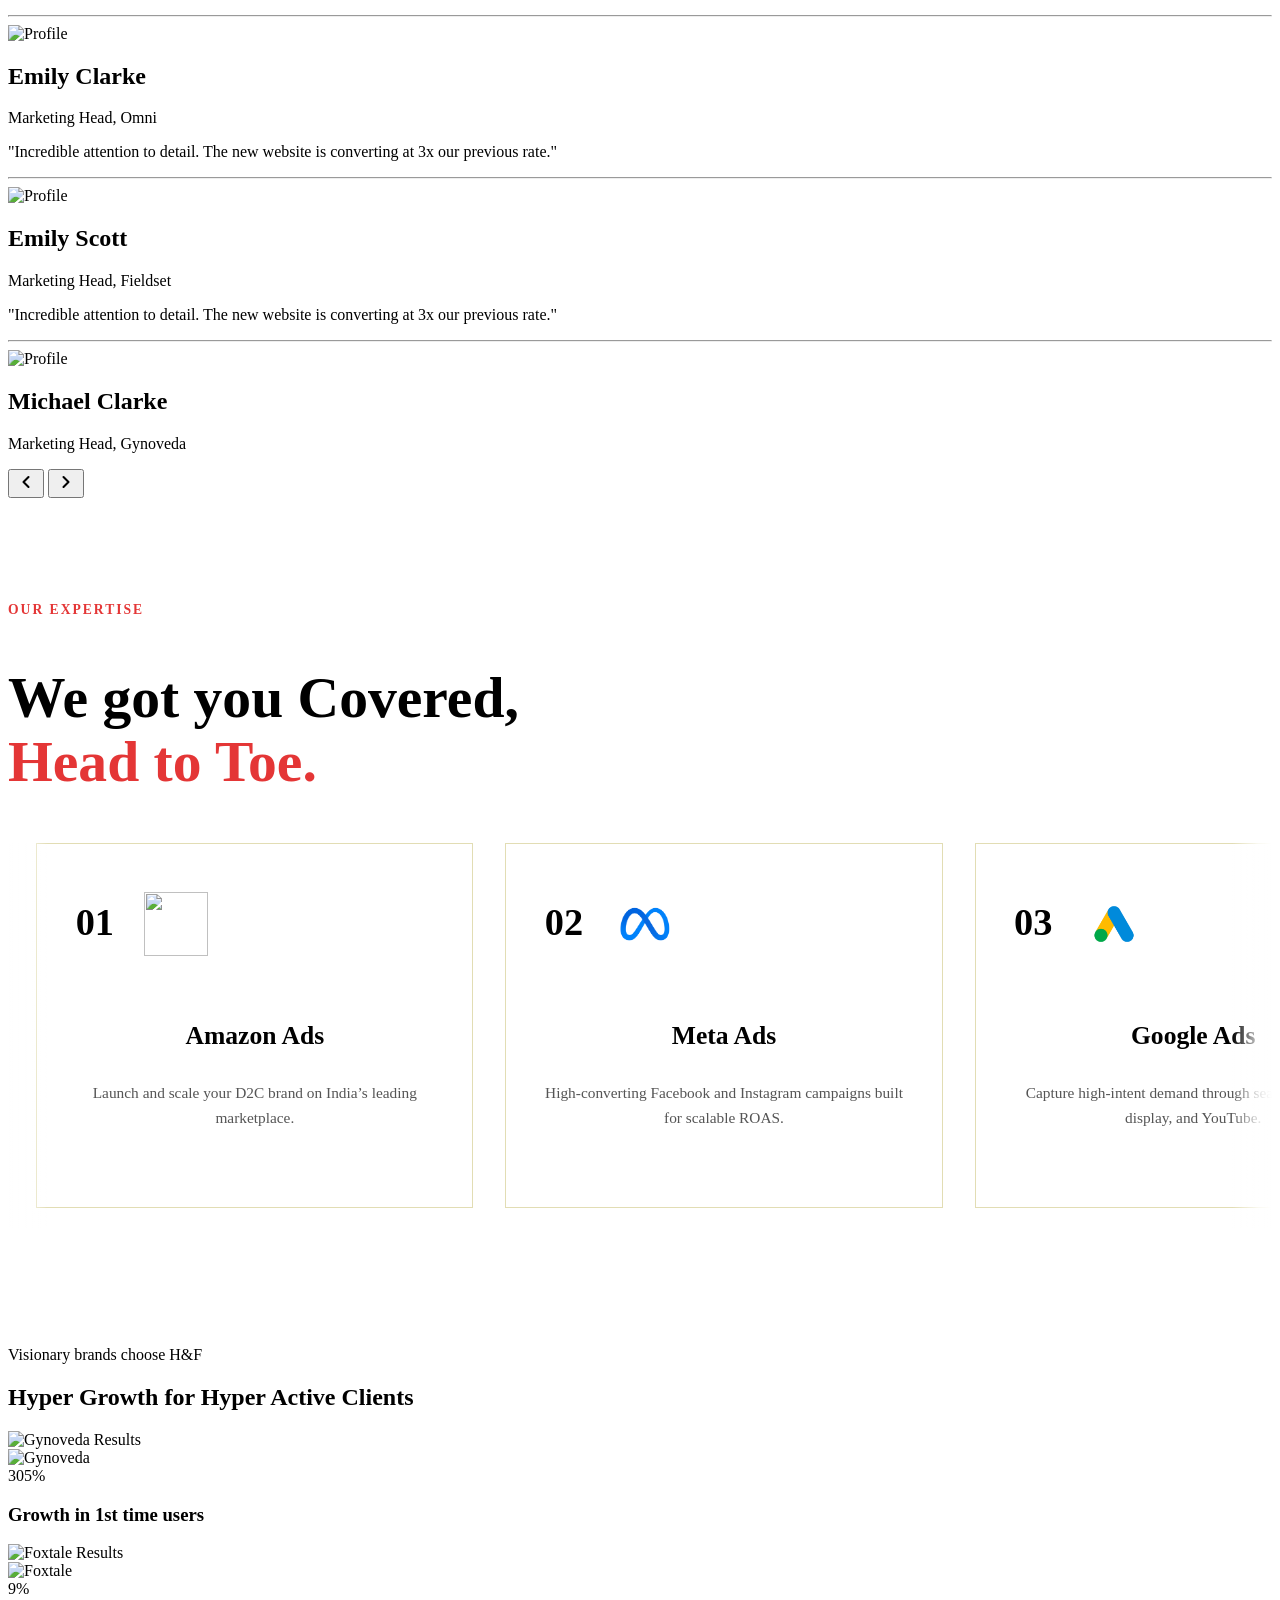
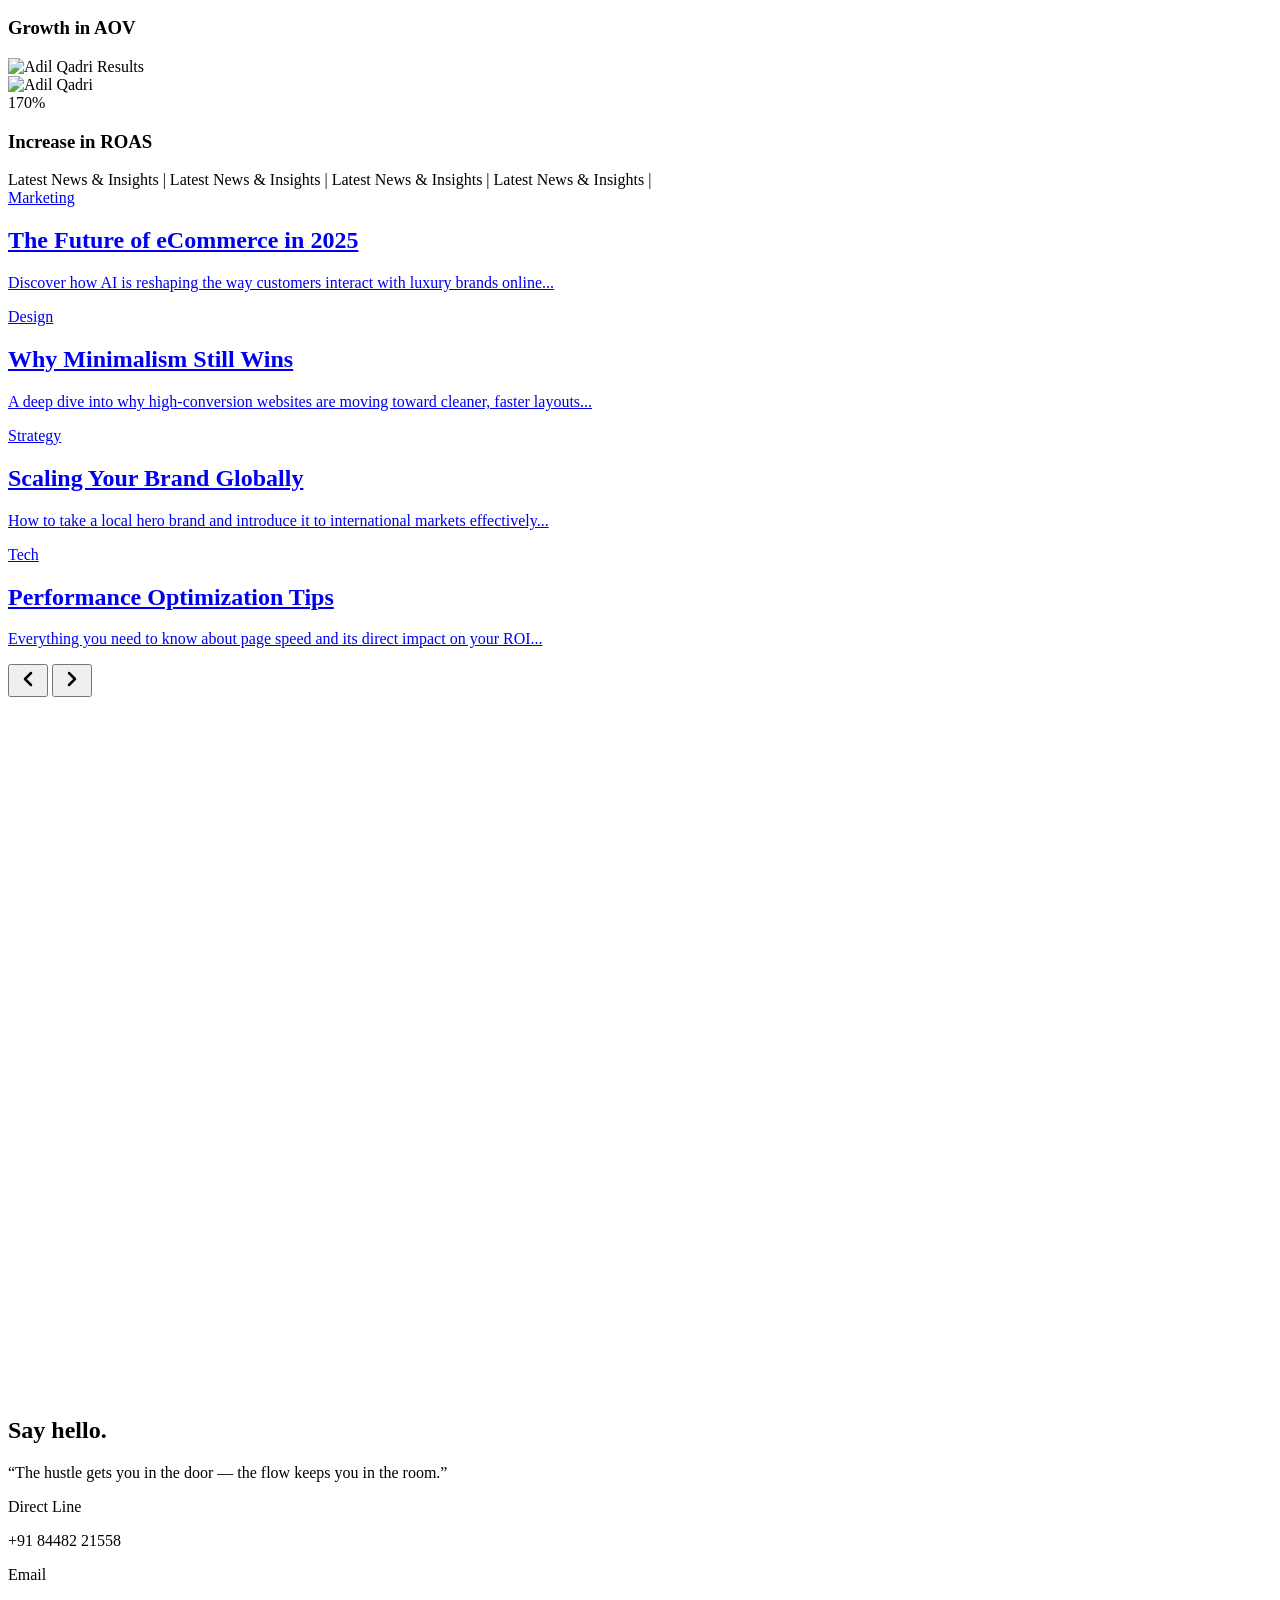
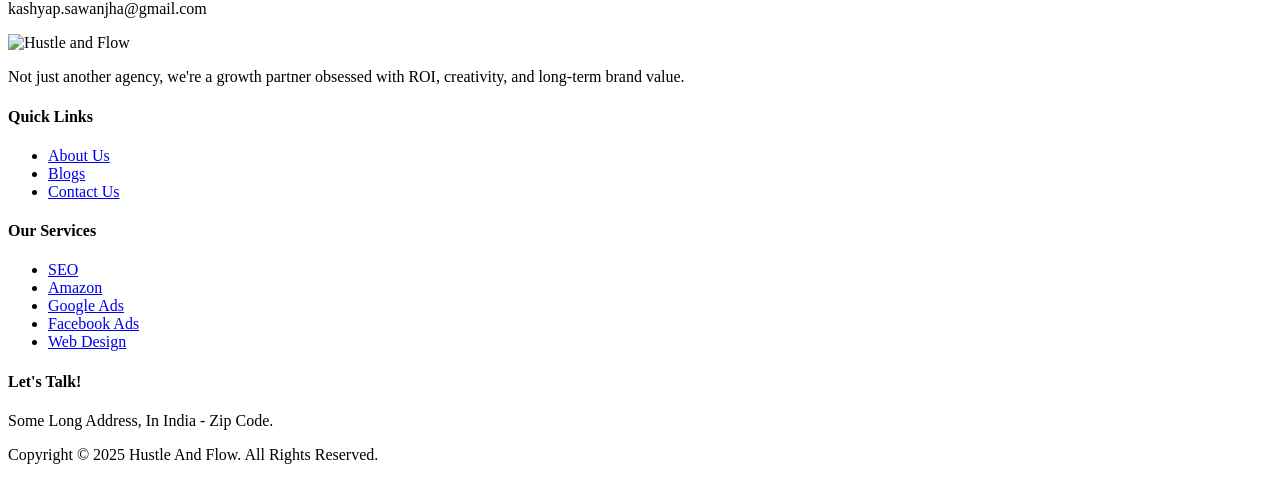
==== commit 54421041: "Depreshun" ====
--- a/index.html
+++ b/index.html
@@ -64,7 +64,7 @@
     </div>
 </nav>
 <div class="mobile-menu" id="mobileMenu">
-  <a href="">Home</a>
+  <a href="#">Home</a>
   <a href="about/about-us.html">About Us</a>
   <a href="services/services.html">Services</a>
   <a href="blogs/blogs-lp.html"> Blogs</a>
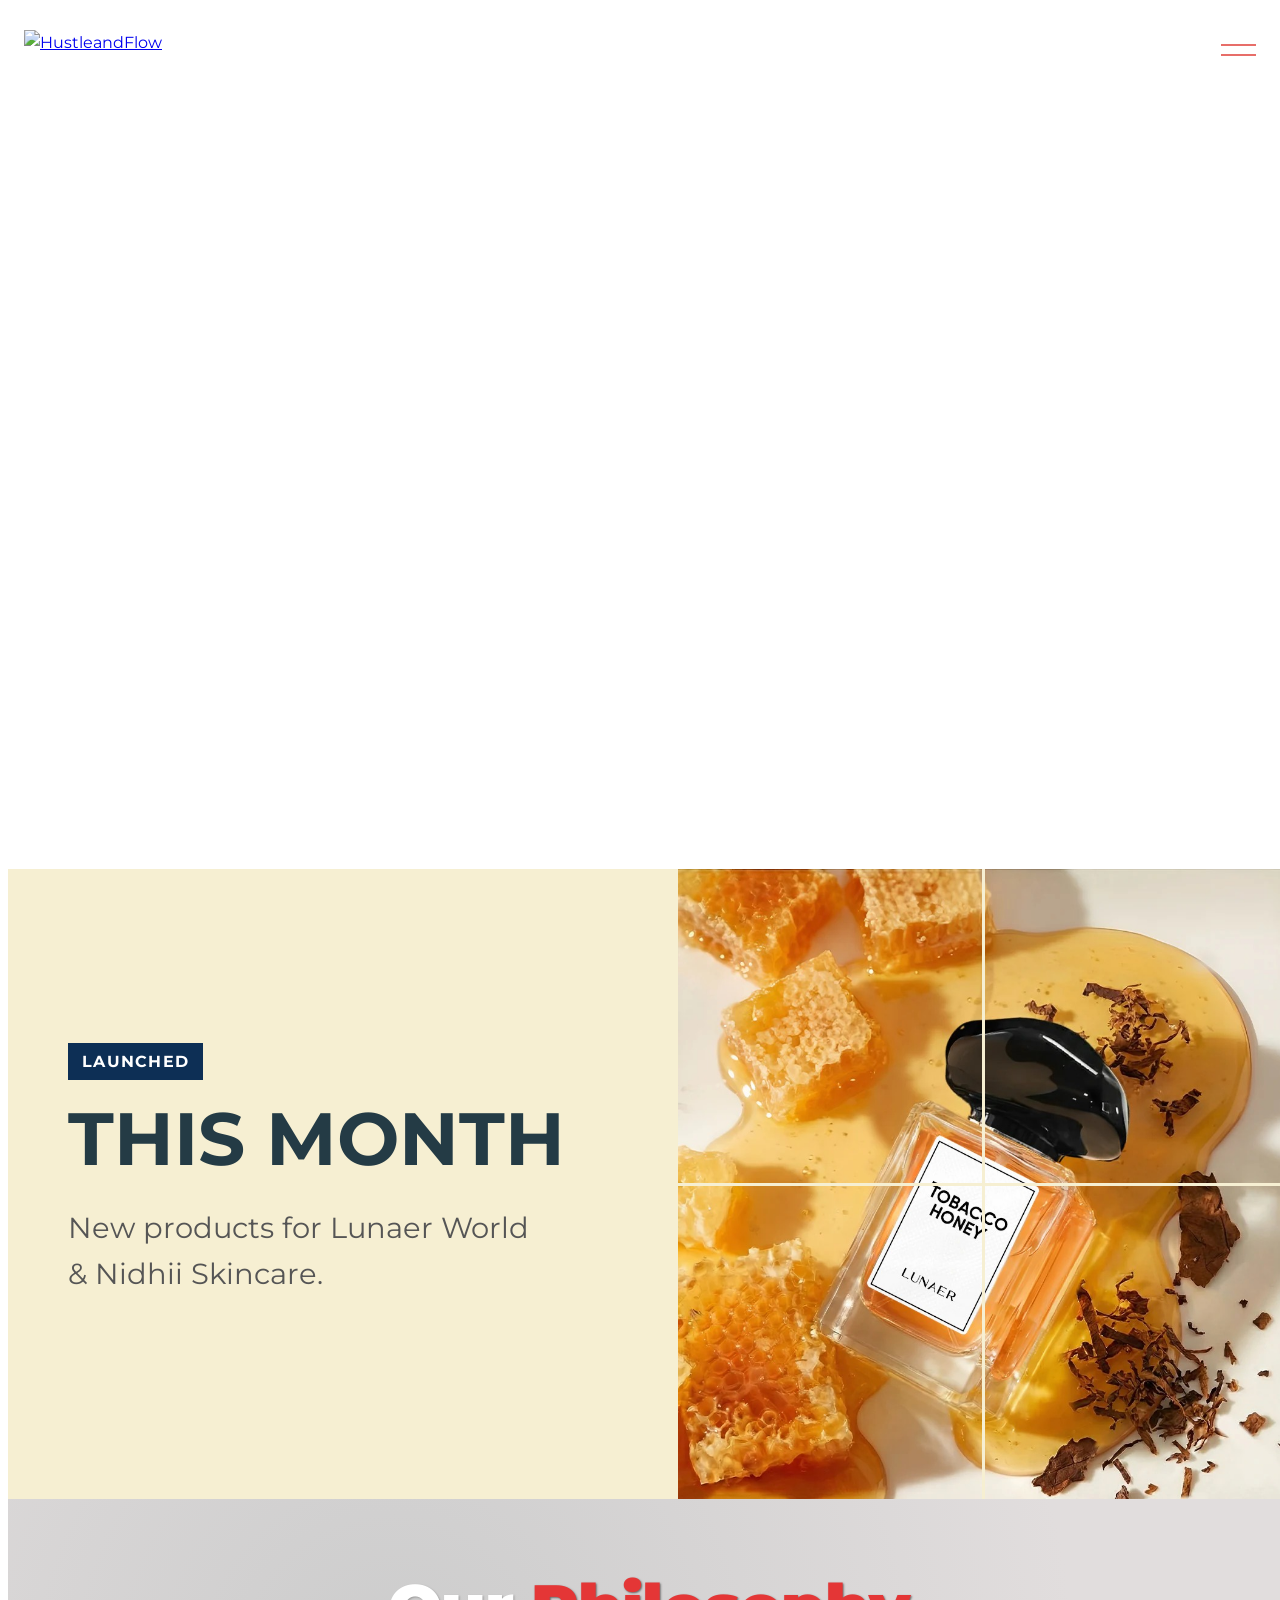
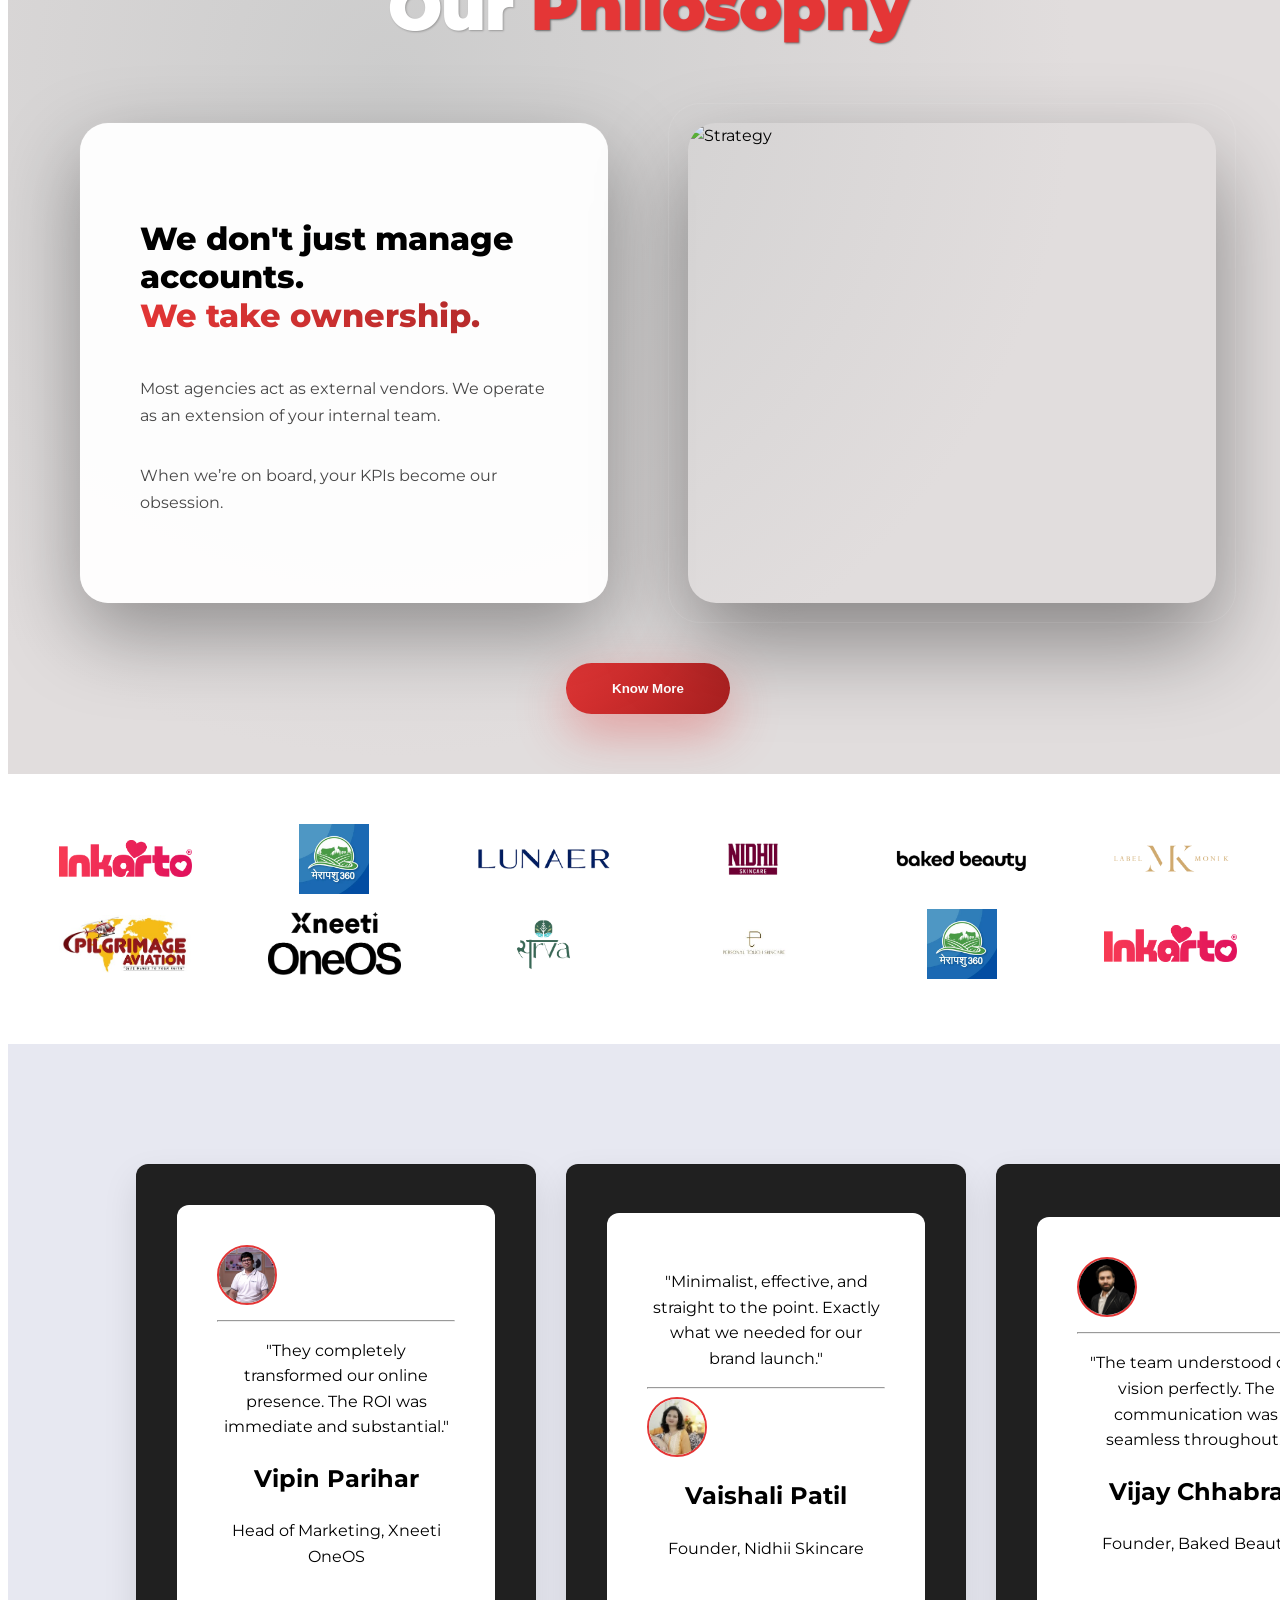
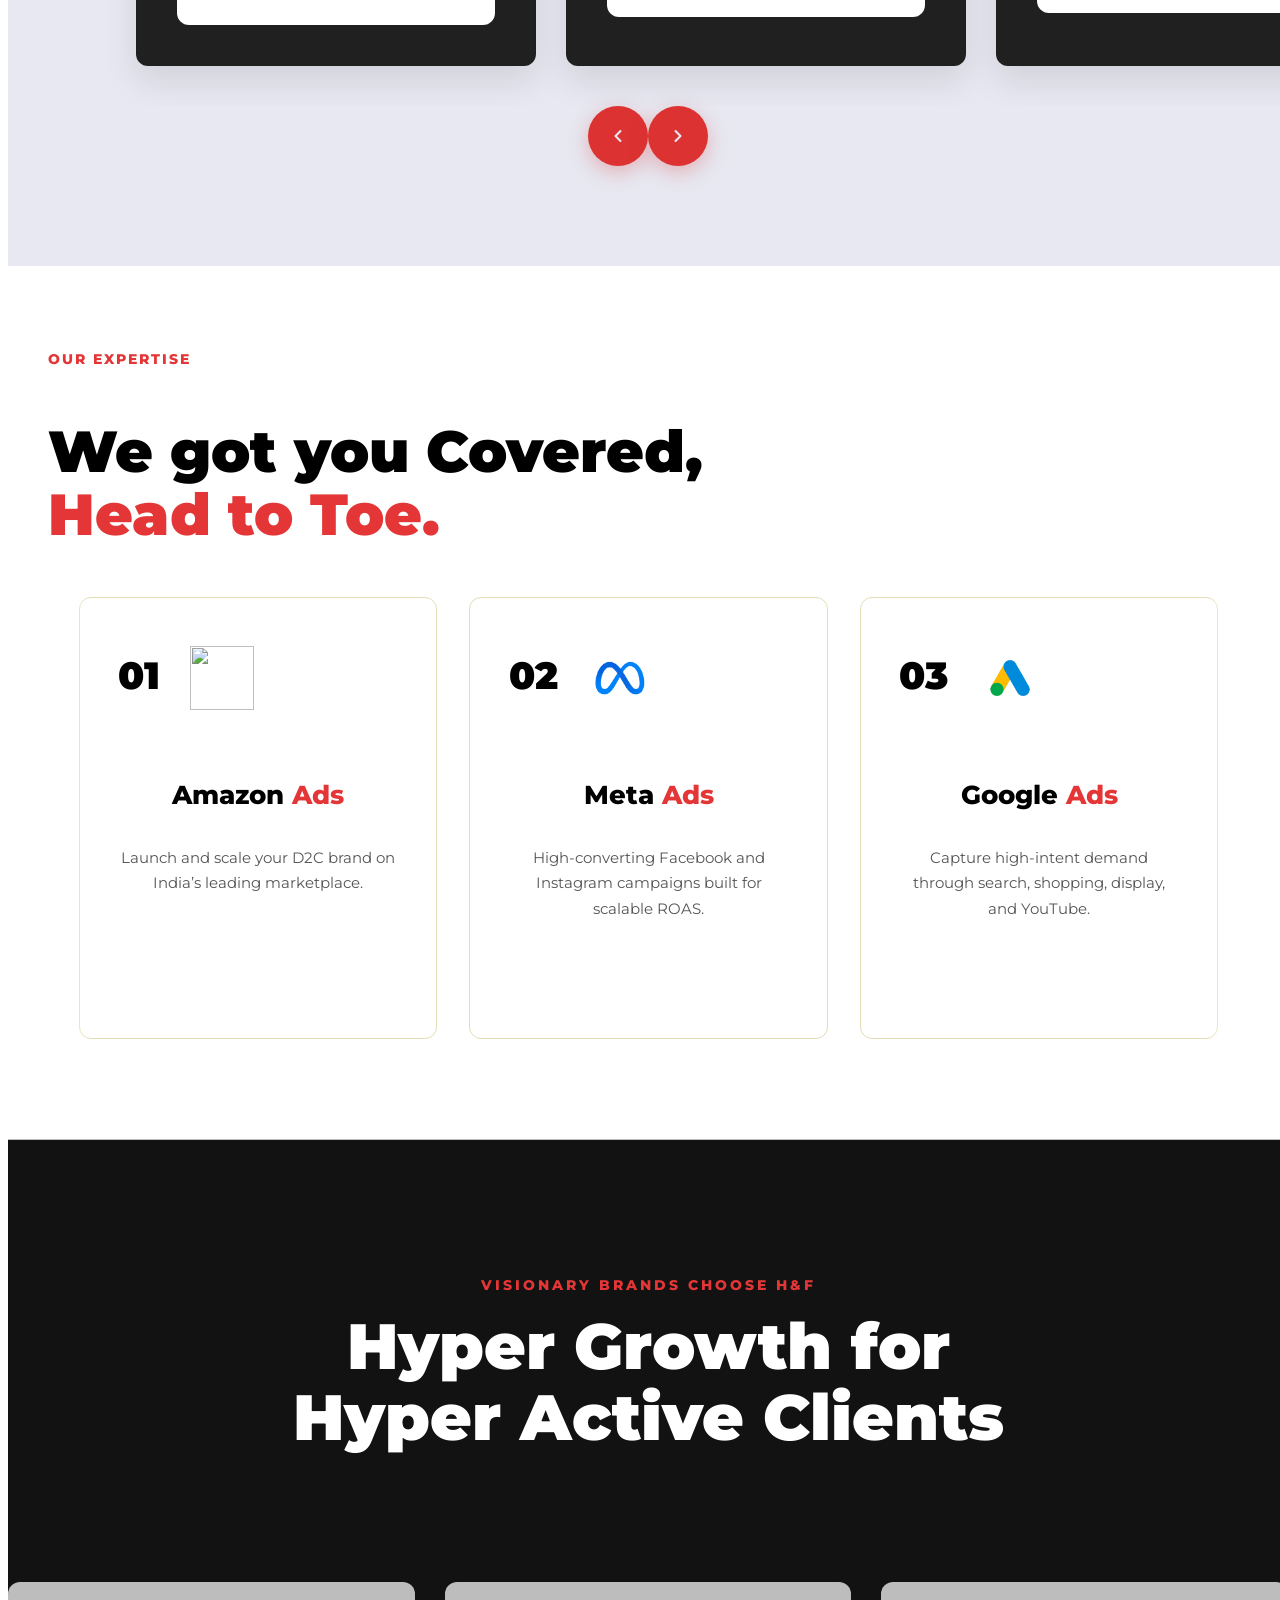
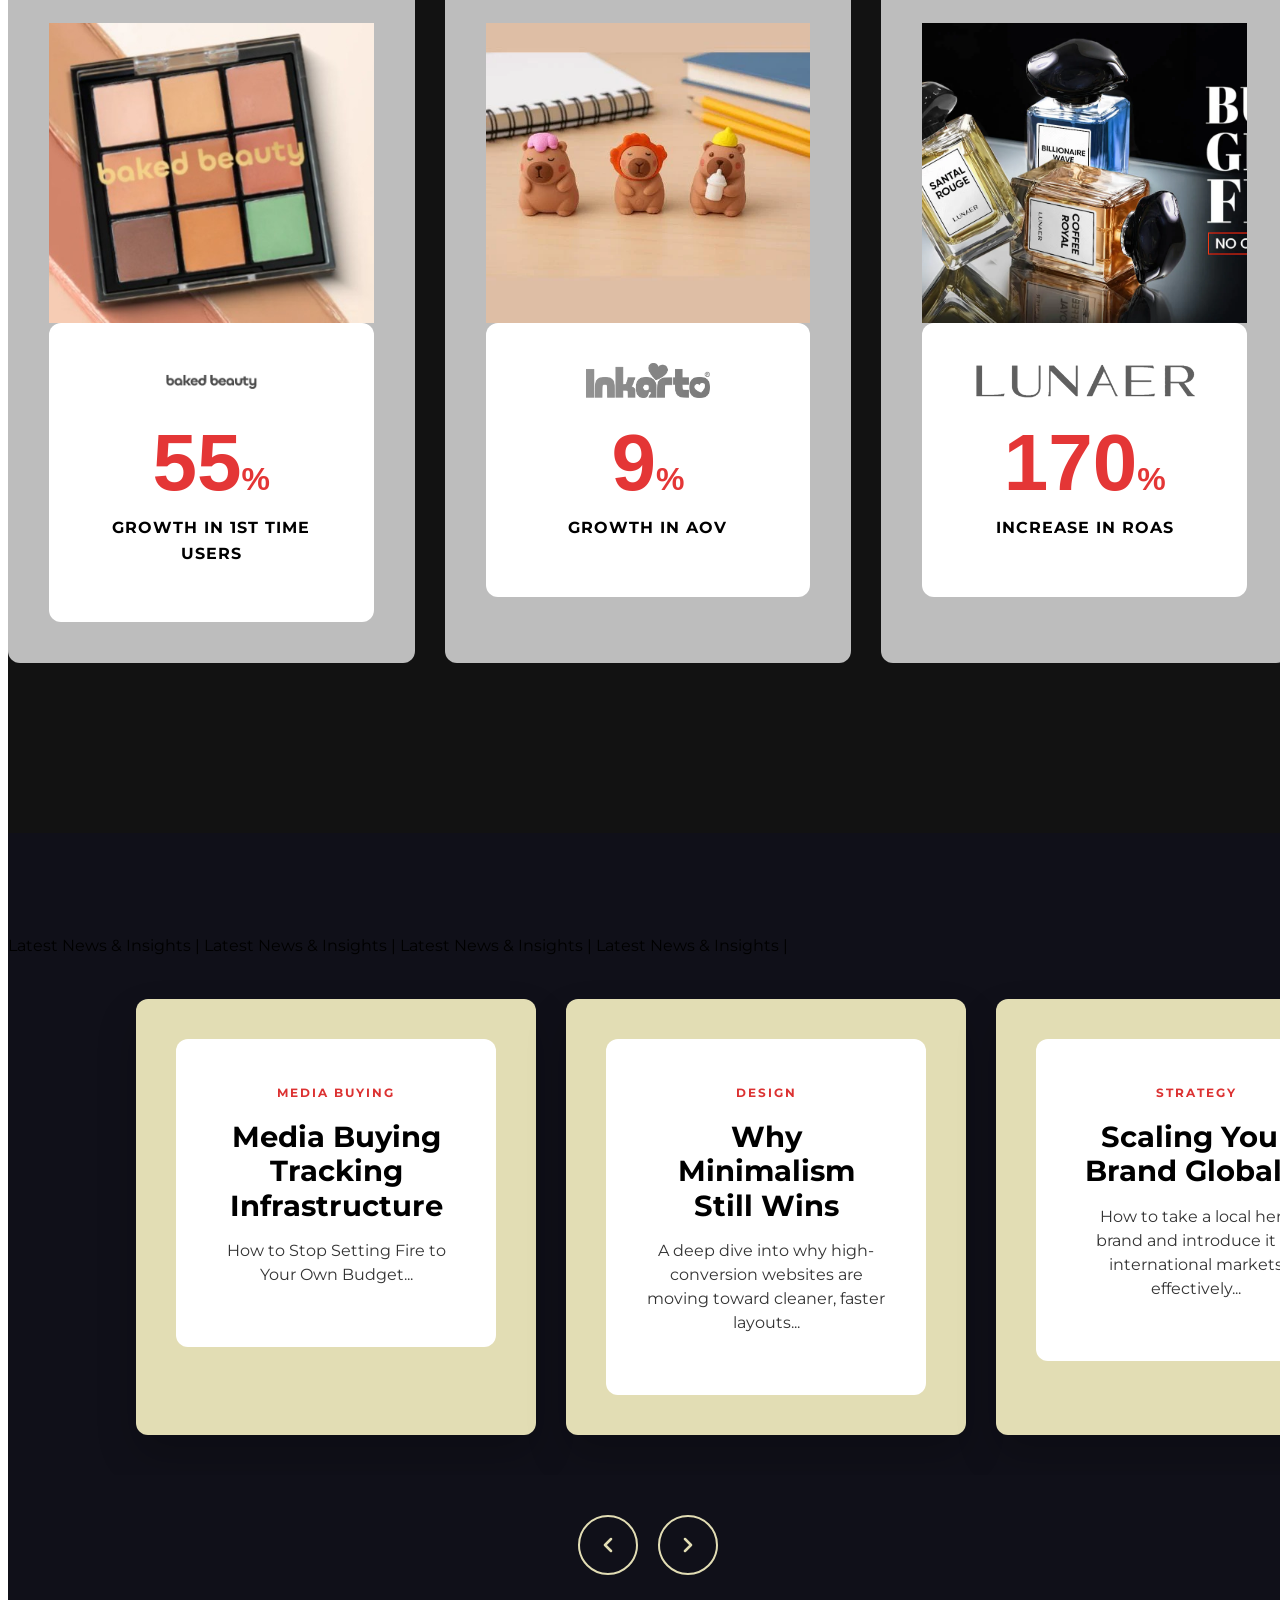
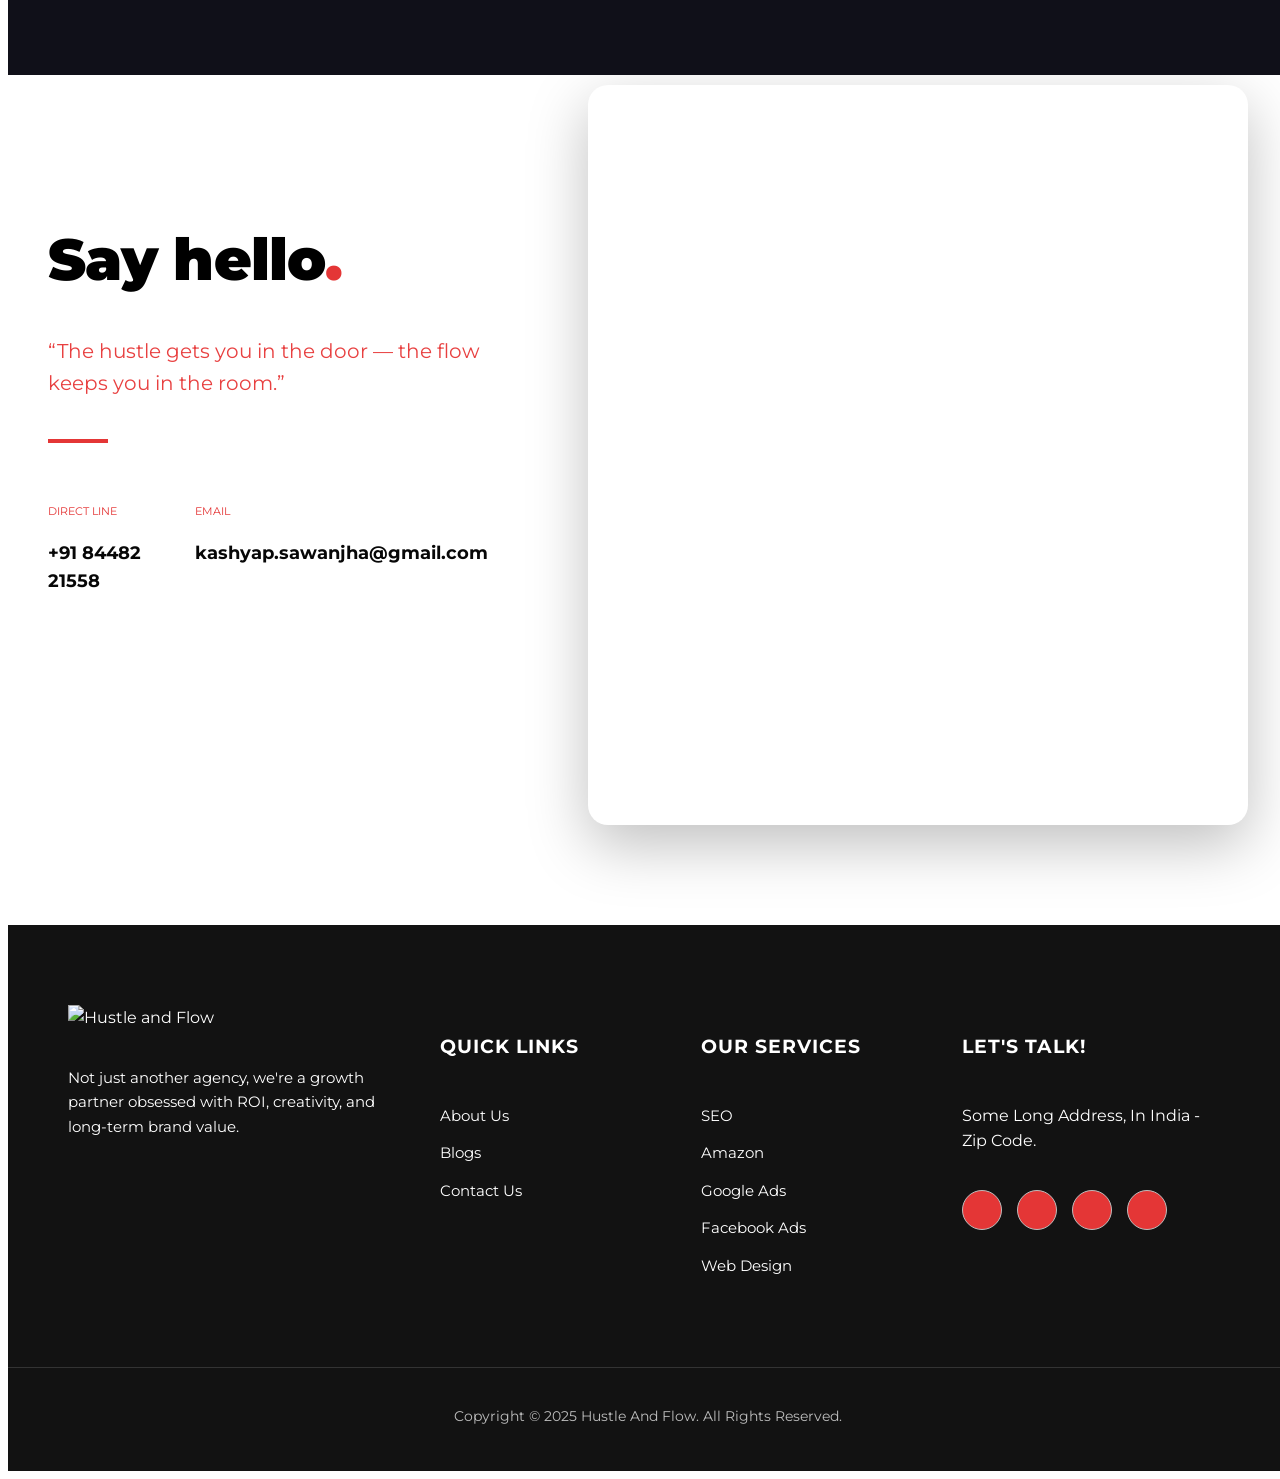
==== commit 29738bbf: "New Commits" ====
--- a/index.html
+++ b/index.html
@@ -65,9 +65,9 @@
 </nav>
 <div class="mobile-menu" id="mobileMenu">
   <a href="#">Home</a>
-  <a href="about/about-us.html">About Us</a>
-  <a href="services/services.html">Services</a>
-  <a href="blogs/blogs-lp.html"> Blogs</a>
+  <a href="about/">About Us</a>
+  <a href="services/">Services</a>
+  <a href="blogs/"> Blogs</a>
   <a href="#contact-us">Contact Us</a>
   
 </div>
@@ -245,7 +245,7 @@
   <div class="launch-left">
     <span class="badge">LAUNCHED</span>
     <h1>THIS MONTH</h1>
-    <p>Crafting digital excellence for premium brands.</p>
+    <p>New products for Lunaer World & Nidhii Skincare.</p>
   </div>
 
   <div class="image-grid">
@@ -257,9 +257,13 @@
 </section>
 <script>
 const images = [
-  "https://images.unsplash.com/photo-1522335789203-aabd1fc54bc9",
-  "https://images.unsplash.com/photo-1515378791036-0648a3ef77b2",
-  "https://images.unsplash.com/photo-1542838132-92c53300491e"
+  "logos/launch-section/Lunaer1.jpeg",
+  "logos/launch-section/Lunaer2.jpeg",
+  "logos/launch-section/Lunaer3.jpeg",
+  "logos/launch-section/Lunaer4.jpeg",
+  "logos/launch-section/Nidhi1.jpeg",
+  "logos/launch-section/Nidhi2.jpeg",
+  "logos/launch-section/Nidhi3.jpeg",
 ];
 
 const tiles = document.querySelectorAll(".tile");
@@ -397,72 +401,109 @@
 
 <!--Logo Sliding Section-->
 <section class="clients-brand-section">
-    
-
-    <article class="wrapper">
-      <div class="marquee-mask">
-
-        <div class="marquee" id="track1">
-            <div class="marquee__group">
-                <img src="logos/inkarto.webp" alt="">
-                <img src="logos/merapashu.webp" alt="">
-                <img src="logos/lunaerworld_logo.jpg" alt="">
-                <img src="logos/nidhii.png" alt="">
-                <img src="logos/monik.avif" alt="">
-                <img src="logos/baked_beauty.webp" alt="">
-                
-            </div>
-            <div aria-hidden="true" class="marquee__group">
-                <img src="logos/inkarto.webp" alt="">
-                <img src="logos/merapashu.webp" alt="">
-                <img src="logos/lunaerworld_logo.jpg" alt="">
-                <img src="logos/nidhii.png" alt="">
-                <img src="logos/monik.avif" alt="">
-                <img src="logos/baked_beauty.webp" alt="">
-            </div>
-        </div>
-
-        <div class="marquee marquee--reverse" id="track2">
-            <div class="marquee__group">
-                <img src="logos/inkarto.webp" alt="">
-                <img src="logos/merapashu.webp" alt="">
-                <img src="logos/pt-skincare.jpg" alt="">
-                <img src="logos/monik.avif" alt="">
-                <img src="logos/nidhii.png" alt="">
-                <img src="logos/baked_beauty.webp" alt="">
-                
-            </div>
-            <div aria-hidden="true" class="marquee__group">
-                <img src="logos/inkarto.webp" alt="">
-                <img src="logos/merapashu.webp" alt="">
-                <img src="logos/lunaerworld_logo.jpg" alt="">
-                <img src="logos/nidhii.png" alt="">
-                <img src="logos/monik.avif" alt="">
-                <img src="logos/baked_beauty.webp" alt="">
-            </div>
-        </div>
-        <div class="marquee" id="track3">
-            <div class="marquee__group">
-                <img src="logos/inkarto.webp" alt="">
-                <img src="logos/merapashu.webp" alt="">
-                <img src="logos/lunaerworld_logo.jpg" alt="">
-                <img src="logos/nidhii.png" alt="">
-                <img src="logos/monik.avif" alt="">
-                <img src="logos/baked_beauty.webp" alt="">
-                
-            </div>
-            <div aria-hidden="true" class="marquee__group">
-                <img src="logos/inkarto.webp" alt="">
-                <img src="logos/merapashu.webp" alt="">
-                <img src="logos/lunaerworld_logo.jpg" alt="">
-                <img src="logos/nidhii.png" alt="">
-                <img src="logos/monik.avif" alt="">
-                <img src="logos/baked_beauty.webp" alt="">
-            </div>
-        </div>
-      </div>
-    </article>
+  <div class="wrapper">    
+    <div class="logo-grid">
+      <div class="logos-flip-card">
+        <div class="logos-flip-card-inner">
+          <div class="logos-flip-card-front"><img src="logos/inkarto.webp" alt="Inkarto"></div>
+          <div class="logos-flip-card-back"><img src="logos/pilgrim-avi.jpeg" alt="Pilgrim"></div>
+        </div>
+      </div>
+      <div class="logos-flip-card">
+        <div class="logos-flip-card-inner">
+          <div class="logos-flip-card-front"><img src="logos/merapashu.webp" alt="Merapashu"></div>
+          <div class="logos-flip-card-back"><img src="logos/xneeti2.png" alt="Xneeti"></div>
+        </div>
+      </div>
+      <div class="logos-flip-card">
+        <div class="logos-flip-card-inner">
+          <div class="logos-flip-card-front"><img src="logos/lunaerworld_logo.jpg" alt="Lunaerworld"></div>
+          <div class="logos-flip-card-back"><img src="logos/sarva-logo.webp" alt="Sarva"></div>
+        </div>
+      </div>
+      <div class="logos-flip-card">
+        <div class="logos-flip-card-inner">
+          <div class="logos-flip-card-front"><img src="logos/nidhii.png" alt="Nidhii"></div>
+          <div class="logos-flip-card-back"><img src="logos/monik.avif" alt="Monik"></div>
+        </div>
+      </div>
+      <div class="logos-flip-card">
+        <div class="logos-flip-card-inner">
+          <div class="logos-flip-card-front"><img src="logos/baked_beauty.webp" alt="Baked Beauty"></div>
+          <div class="logos-flip-card-back"><img src="logos/pt-skincare.jpg" alt="PT Skincare"></div>
+        </div>
+      </div>
+      <div class="logos-flip-card">
+        <div class="logos-flip-card-inner">
+          <div class="logos-flip-card-front"><img src="logos/monik.avif" alt="Monik"></div>
+          <div class="logos-flip-card-back"><img src="logos/inkarto.webp" alt="Inkarto"></div>
+        </div>
+      </div>
+    </div>
+
+    <div class="logo-grid">
+      <div class="logos-flip-card">
+        <div class="logos-flip-card-inner">
+          <div class="logos-flip-card-front"><img src="logos/pilgrim-avi.jpeg" alt="Pilgrim"></div>
+          <div class="logos-flip-card-back"><img src="logos/merapashu.webp" alt="Merapashu"></div>
+        </div>
+      </div>
+      <div class="logos-flip-card">
+        <div class="logos-flip-card-inner">
+          <div class="logos-flip-card-front"><img src="logos/xneeti2.png" alt="Xneeti"></div>
+          <div class="logos-flip-card-back"><img src="logos/lunaerworld_logo.jpg" alt="Lunaerworld"></div>
+        </div>
+      </div>
+      <div class="logos-flip-card">
+        <div class="logos-flip-card-inner">
+          <div class="logos-flip-card-front"><img src="logos/sarva-logo.webp" alt="Sarva"></div>
+          <div class="logos-flip-card-back"><img src="logos/nidhii.png" alt="Nidhii"></div>
+        </div>
+      </div>
+      <div class="logos-flip-card">
+        <div class="logos-flip-card-inner">
+          <div class="logos-flip-card-front"><img src="logos/pt-skincare.jpg" alt="PT Skincare"></div>
+          <div class="logos-flip-card-back"><img src="logos/baked_beauty.webp" alt="Baked Beauty"></div>
+        </div>
+      </div>
+      <div class="logos-flip-card">
+        <div class="logos-flip-card-inner">
+          <div class="logos-flip-card-front"><img src="logos/merapashu.webp" alt="Baked Beauty"></div>
+          <div class="logos-flip-card-back"><img src="logos/sarva-logo.webp" alt="Sarva"></div>
+        </div>
+      </div>
+      <div class="logos-flip-card">
+        <div class="logos-flip-card-inner">
+          <div class="logos-flip-card-front"><img src="logos/inkarto.webp" alt="Inkarto"></div>
+          <div class="logos-flip-card-back"><img src="logos/xneeti2.png" alt="Xneeti"></div>
+        </div>
+      </div>
+    </div>
+  </div>
 </section>
+<!---
+<section class="clients-brand-section">
+  <div class="wrapper">    
+    <div class="logo-grid">
+      <img src="logos/inkarto.webp" alt="Inkarto">
+      <img src="logos/merapashu.webp" alt="Merapashu">
+      <img src="logos/lunaerworld_logo.jpg" alt="Lunaerworld">
+      <img src="logos/nidhii.png" alt="Nidhii">
+      <img src="logos/monik.avif" alt="Monik">
+      <img src="logos/baked_beauty.webp" alt="Baked Beauty">
+      <img src="logos/pt-skincare.jpg" alt="PT Skincare">
+      </div>
+    <div class="logo-grid">
+      <img src="logos/pilgrim-avi.jpeg" alt="Inkarto">
+      <img src="logos/xneeti2.png" alt="Merapashu">
+      <img src="logos/sarva-logo.webp" alt="Lunaerworld">
+      <img src="logos/nidhii.png" alt="Nidhii">
+      <img src="logos/monik.avif" alt="Monik">
+      <img src="logos/baked_beauty.webp" alt="Baked Beauty">
+      <img src="logos/pt-skincare.jpg" alt="PT Skincare">
+      </div>
+  </div>
+</section>-->
 
 <!--REVIEW SECTION-->
 <section class="reviews-section">
@@ -471,11 +512,11 @@
         <div class="reviews-track" id="reviewsTrack">
             <article class="review-card">
                 <div class="card-content">
-                    <img src="logos/profile.png" alt="Profile" class="review-avatar">
+                    <img src="logos/faces/vipin-xneeti.jpeg" alt="Profile" class="review-avatar">
                     <hr class="review-divider">
                     <p class="review-text">"They completely transformed our online presence. The ROI was immediate and substantial."</p>
-                    <h2 class="review-name">Jason Parker</h2>
-                    <p class="review-designation">CEO, TechFlow</p>
+                    <h2 class="review-name">Vipin Parihar</h2>
+                    <p class="review-designation">Head of Marketing, Xneeti OneOS</p>
                 </div>
             </article>
 
@@ -483,20 +524,19 @@
                 <div class="card-content">
                     <p class="review-text">"Minimalist, effective, and straight to the point. Exactly what we needed for our brand launch."</p>
                     <hr class="review-divider">
-                    <img src="logos/profile.png" alt="Profile" class="review-avatar">
-                    <h2 class="review-name">Sarah Jenkins</h2>
-                    <p class="review-designation">Director, VogueInc</p>
+                    <img src="logos/faces/vaishali-nidhi.jpg" alt="Profile" class="review-avatar">
+                    <h2 class="review-name">Vaishali Patil</h2>
+                    <p class="review-designation">Founder, Nidhii Skincare</p>
                 </div>
             </article>
 
             <article class="review-card">
                 <div class="card-content">
-                    <img src="logos/profile.png" alt="Profile" class="review-avatar">
+                    <img src="logos/faces/vijay-baked.png" alt="Profile" class="review-avatar">
                     <hr class="review-divider">
                     <p class="review-text">"The team understood our vision perfectly. The communication was seamless throughout."</p>
-                    <h2 class="review-name">Michael Ross</h2>
-                    <h2 class="review-name">Michael Ross</h2>
-                    <p class="review-designation">Founder, StartUp X</p>
+                    <h2 class="review-name">Vijay Chhabra</h2>
+                    <p class="review-designation">Founder, Baked Beauty</p>
                 </div>
             </article>
 
@@ -504,27 +544,27 @@
                 <div class="card-content">
                     <p class="review-text">"Incredible attention to detail. The new website is converting at 3x our previous rate."</p>
                     <hr class="review-divider">
-                    <img src="logos/profile.png" alt="Profile" class="review-avatar">
-                    <h2 class="review-name">Emily Clarke</h2>
-                    <p class="review-designation">Marketing Head, Omni</p>
+                    <img src="logos/monik.avif" alt="Profile" class="review-avatar">
+                    <h2 class="review-name">Kritikaa Chhabra</h2>
+                    <p class="review-designation">Founder, Label Moni K</p>
                 </div>
             </article>
             <article class="review-card">
                 <div class="card-content">
                     <p class="review-text">"Incredible attention to detail. The new website is converting at 3x our previous rate."</p>
                     <hr class="review-divider">
-                    <img src="logos/profile.png" alt="Profile" class="review-avatar">
-                    <h2 class="review-name">Emily Scott</h2>
-                    <p class="review-designation">Marketing Head, Fieldset</p>
+                    <img src="logos/faces/shashank-lunaer.jpeg" alt="Profile" class="review-avatar">
+                    <h2 class="review-name">Shashank Jain </h2>
+                    <p class="review-designation">Founder, Lunaer World</p>
                 </div>
             </article>
         <article class="review-card">
                 <div class="card-content">
                     <p class="review-text">"Incredible attention to detail. The new website is converting at 3x our previous rate."</p>
                     <hr class="review-divider">
-                    <img src="logos/profile.png" alt="Profile" class="review-avatar">
-                    <h2 class="review-name">Michael Clarke</h2>
-                    <p class="review-designation">Marketing Head, Gynoveda</p>
+                    <img src="logos/faces/harsh-inkarto.jpeg" alt="Profile" class="review-avatar">
+                    <h2 class="review-name">Harsh Shah</h2>
+                    <p class="review-designation">Founder, Inkarto</p>
                 </div>
             </article>
         
@@ -594,7 +634,7 @@
         <span class="label-accent">Our Expertise</span>
         <h2 class="section-title">
           We got you Covered,<br>
-          <span class="text-highlight">Head to Toe.</span>
+          <span class="text-highlight-htt">Head to Toe.</span>
         </h2>
       </div>
     </div>
@@ -757,19 +797,19 @@
 <section class="case-studies-section">
     <div class="section-header">
         <p class="sub-headline">Visionary brands choose H&F</p>
-        <h2 class="main-headline">Hyper Growth for Hyper Active Clients</h2>
+        <h2 class="main-headline">Hyper Growth for <br> Hyper Active Clients</h2>
     </div>
 
     <div class="studies-grid">
         
         <div class="study-card">
             <div class="card-image">
-                <img src="https://viralmint.in/wp-content/uploads/2023/08/Gynoveda-500x400-1.jpg" alt="Gynoveda Results">
+                <img src="logos/case-studies/img1.jpeg" alt="Baked Beauty">
             </div>
             <div class="card-content">
-                <img class="brand-logo" src="https://viralmint.in/wp-content/uploads/2023/07/gynoveda.png" alt="Gynoveda">
+                <img class="brand-logo" src="logos/baked_beauty.webp" alt="Baked Beauty">
                 <div class="stat">
-                    <span class="number">305</span><span class="suffix">%</span>
+                    <span class="number">55</span><span class="suffix">%</span>
                 </div>
                 <h3 class="stat-label">Growth in 1st time users</h3>
             </div>
@@ -777,10 +817,10 @@
 
         <div class="study-card">
             <div class="card-image">
-                <img src="https://viralmint.in/wp-content/uploads/2023/08/foxtale.jpg" alt="Foxtale Results">
+                <img src="logos/case-studies/img2.webp" alt="Inkarto">
             </div>
             <div class="card-content">
-                <img class="brand-logo" src="https://viralmint.in/wp-content/uploads/2023/08/foxtale.png" alt="Foxtale">
+                <img class="brand-logo" src="logos/inkarto.webp" alt="Inkarto">
                 <div class="stat">
                     <span class="number">9</span><span class="suffix">%</span>
                 </div>
@@ -790,10 +830,10 @@
 
         <div class="study-card">
             <div class="card-image">
-                <img src="https://viralmint.in/wp-content/uploads/2023/08/adil-qadri.jpg" alt="Adil Qadri Results">
+                <img src="logos/case-studies/img3.webp" alt="Lunaer">
             </div>
             <div class="card-content">
-                <img class="brand-logo" src="https://viralmint.in/wp-content/uploads/2023/08/Adilqadri-logo.png" alt="Adil Qadri">
+                <img class="brand-logo" src="logos/lunaerworld_logo.jpg" alt="Lunaer">
                 <div class="stat">
                     <span class="number">170</span><span class="suffix">%</span>
                 </div>
@@ -820,10 +860,10 @@
         <div class="blog-track" id="blogTrack">
             
             <article class="blog-card">
-                <a href="blogs/blogs-template.html" target="_blank" class="card-link-wrapper"><div class="card-content">
-                    <span class="blog-category">Marketing</span>
-                    <h2 class="blog-title">The Future of eCommerce in 2025</h2>
-                    <p class="blog-excerpt">Discover how AI is reshaping the way customers interact with luxury brands online...</p>
+                <a href="blogs/stop-setting-fire-to-you-own-budget.html" target="_blank" class="card-link-wrapper"><div class="card-content">
+                    <span class="blog-category">Media Buying</span>
+                    <h2 class="blog-title">Media Buying Tracking Infrastructure</h2>
+                    <p class="blog-excerpt">How to Stop Setting Fire to Your Own Budget...</p>
                 </div>
                 </a>
             </article>
@@ -934,8 +974,8 @@
         <div class="footer-col">
             <h4 class="footer-title">Quick Links</h4>
             <ul class="footer-links">
-                <li><a href="about/about-us.html">About Us</a></li>
-                <li><a href="blogs/blogs-lp.html">Blogs</a></li>
+                <li><a href="about/">About Us</a></li>
+                <li><a href="blogs/">Blogs</a></li>
                 <li><a href="#contact-us">Contact Us</a></li>
             </ul>
         </div>
@@ -943,11 +983,11 @@
         <div class="footer-col">
             <h4 class="footer-title">Our Services</h4>
             <ul class="footer-links">
-              <li><a href="services/services.html">SEO</a></li>
-              <li><a href="services/services.html">Amazon</a></li>
-              <li><a href="services/services.html">Google Ads</a></li>
-              <li><a href="services/services.html">Facebook Ads</a></li>
-              <li><a href="services/services.html">Web Design</a></li>
+              <li><a href="services/">SEO</a></li>
+              <li><a href="services/">Amazon</a></li>
+              <li><a href="services/">Google Ads</a></li>
+              <li><a href="services/">Facebook Ads</a></li>
+              <li><a href="services/">Web Design</a></li>
 
             </ul>
         </div>
--- a/css/styles.css
+++ b/css/styles.css
@@ -0,0 +1,1387 @@
+:root {
+    --primary: #E43636;
+    --bg-light: #fff;
+    --bg-alt: #bdbdbd;
+    --dark: #000000;
+    --transition: all 0.3s ease;
+    --container-width: 1400px; 
+    --gutter: 40px;
+    /* layout widths */
+  --container-max: 1320px;
+  --container-padding: clamp(20px, 4vw, 48px);
+
+  /* spacing scale */
+  --space-xs: clamp(8px, 1vw, 12px);
+  --space-sm: clamp(12px, 2vw, 20px);
+  --space-md: clamp(24px, 4vw, 48px);
+  --space-lg: clamp(48px, 8vw, 96px);
+  --space-xl: clamp(80px, 10vw, 140px);
+
+  /* typography scale */
+  --fs-xs: clamp(0.75rem, 1vw, 0.85rem);
+  --fs-sm: clamp(0.9rem, 1.2vw, 1rem);
+  --fs-md: clamp(1rem, 1.5vw, 1.1rem);
+  --fs-lg: clamp(1.3rem, 2vw, 1.6rem);
+  --fs-xl: clamp(2rem, 4vw, 3.5rem);
+}
+*,
+*::before,
+*::after {
+  box-sizing: border-box;
+}
+html {
+  width: 100%;
+  max-width: 100%;
+  overflow-x: hidden;
+}
+
+
+
+body {
+    font-family: "Montserrat", system-ui, -apple-system,
+                 BlinkMacSystemFont, "Segoe UI",
+                 Roboto, Helvetica, Arial, sans-serif;
+
+    background-color: var(--bg-light);
+    color: var(--dark);
+    line-height: 1.6;
+    overflow-x: hidden;
+    width: 100%;
+  max-width: 100%;
+}
+
+
+img { max-width: 100%; height: auto; display: flex; }
+
+
+
+.container {
+    max-width: var(--container-width);
+    padding-left: var(--gutter);
+    padding-right: var(--gutter);
+    width: 100%;
+    margin: 0 auto;
+}
+
+.gradient-text {
+    color: var(--primary);
+    background: linear-gradient(45deg, var(--primary), #b32a2a);
+    -webkit-background-clip: text;
+    -webkit-text-fill-color: transparent;
+}
+/* --- SCROLL PROGRESS BAR --- */
+.progress-container {
+    position: fixed;
+    top: 0;
+    left: 0;
+    width: 100%;
+    height: 4px; /* Thin and elegant */
+    background: transparent; /* Invisible background */
+    z-index: 10001; /* Higher than the navbar */
+}
+
+.progress-bar {
+    height: 4px;
+    background: #e76e69; /* Your signature red */
+    width: 0%; /* Initial state */
+    transition: width 0.1s ease-out;
+}
+
+
+/* --- Navbar STYLES --- */
+
+/* --- DARKER NAVIGATION STYLES --- */
+/* --- DARK STATIC NAVBAR --- */
+.main-nav {
+    width: 100%;
+    padding: 30px 0;
+    background-color: #fff;
+    position: fixed;
+  top: 0;
+  left: 0;
+  z-index: 9999;
+
+  transition: background-color 0.3s ease, padding 0.3s ease;
+}
+/* Updated Scrolled State */
+/* Scrolled State: Solid White, No Blur */
+.main-nav.scrolled {
+    background-color: #FFFFFF;
+    border-bottom: 2px solid #D9D9D9;
+}
+
+.nav-container {
+    width: 100%;
+    padding: 0px 24px;
+
+    display: flex;
+    justify-content: space-between;
+    align-items: center;
+}
+
+
+.nav-logo {
+    display: flex;
+    align-items: center;
+}
+
+.nav-logo img {
+    height: 50px;
+    width: auto;
+    /*filter: brightness(0) invert(1); */
+    transition: all 0.3s ease;
+}
+.burger-line {
+    display: block;
+    width: 35px;
+    height: 2px;
+    background-color: #F6EFD2; /* Cream lines for contrast */
+    transition: 0.3s ease;
+}
+
+.menu-burger:hover .burger-line {
+    background-color: #752412; /* Hover turns lines red */
+}
+
+
+.nav-logo img {
+    height: 40px;
+    width: auto;
+    transition: height 0.3s ease;
+}
+
+.mobile-menu {
+  position: fixed;
+  inset: 0;
+
+  background: #ffffff;
+
+  display: flex;
+  flex-direction: column;
+  justify-content: center;
+  align-items: center;
+
+  transform: translateX(100%);
+  transition: transform 0.4s ease;
+
+  z-index: 9998;
+}
+
+.mobile-menu.open {
+  transform: translateX(0);
+}
+
+.mobile-menu a {
+  font-size: 2rem;
+  margin: 20px 0;
+  color: #000;
+  text-decoration: none;
+}
+
+
+/* THE BURGER MENU */
+.menu-burger {
+    display: flex;
+    flex-direction: column;
+    gap: 8px;
+    background: none;
+    border: none;
+    cursor: pointer;
+    padding: 0;
+}
+
+.burger-line {
+    display: block;
+    width: 35px;
+    height: 2px;
+    background-color: #e76e69; /* Your main text color */
+    transition: 0.3s ease;
+}
+
+.menu-burger.active .burger-line:nth-child(1) {
+  transform: rotate(45deg) translate(5px, 5px);
+}
+
+.menu-burger.active .burger-line:nth-child(2) {
+  transform: rotate(-45deg) translate(5px, -5px);
+}
+
+/* Burger Hover Effect */
+.menu-burger:hover .burger-line:first-child {
+    transform: translateX(-5px);
+    background-color: #6F1A07; /* Your accent terracotta */
+}
+
+.menu-burger:hover .burger-line:last-child {
+    transform: translateX(5px);
+    background-color: #6F1A07;
+}
+
+/* Mobile Adjustments */
+@media (max-width: 768px) {
+    .nav-container { padding: 0 20px; }
+    .nav-logo img { height: 30px; }
+}
+
+/* --- DYNAMIC HERO SPLIT --- */
+.launch-section {
+  display: grid;
+  grid-template-columns: 1fr 1fr;
+  padding-right: 0;
+
+  height: 70vh;
+  background: #F6EFD2;
+  gap: 60px;
+  align-items: center;
+}
+
+.launch-left {
+    padding-left: 60px;
+  justify-self: start;
+  max-width: 600px;
+}
+
+.launch-left h1 {
+  font-size: 4.6rem;
+  line-height: 1;
+  margin: 10px 0;
+  color: #243b45;
+}
+
+.launch-left p {
+  font-size: 1.8rem;
+  color: #555;
+  max-width: 480px;
+}
+
+.badge {
+  display: inline-block;
+  background: #0d2f55;
+  color: white;
+  padding: 6px 14px;
+  font-weight: 700;
+  letter-spacing: 0.08em;
+  margin-bottom: 12px;
+}
+
+/* IMAGE GRID */
+
+
+.image-grid {
+  width: 100%;
+  height: 100%;
+  aspect-ratio: auto; /* important */
+  display: grid;
+
+  grid-template-columns: repeat(2, 1fr);
+  grid-template-rows: repeat(2, 1fr);
+
+  gap: 3px;
+}
+
+.tile {
+  position: relative;
+  overflow: hidden;
+}
+
+
+.tile-inner {
+  position: absolute;
+  inset: 0;
+
+  background-repeat: no-repeat;
+
+  /* CRITICAL */
+  background-size: 200% 200%;
+
+  /* base center crop */
+  background-position: 50% 50%;
+}
+
+
+/* Adding a decorative line after the tag */
+
+
+/* Subtle pulse dot inside the label to grab attention */
+.philosophy-section .hero-label::before {
+    content: "";
+    width: 6px;
+    height: 6px;
+    background-color: #ffffff;
+    border-radius: 50%;
+    display: inline-block;
+    animation: label-pulse 2s infinite;
+}
+
+@keyframes label-pulse {
+    0% { opacity: 1; transform: scale(1); }
+    50% { opacity: 0.4; transform: scale(1.3); }
+    100% { opacity: 1; transform: scale(1); }
+}
+
+/* --- TITLE EMPHASIS --- */
+.philosophy-title .gradient-text {
+    display: block; /* Pushes "We take ownership" to its own line for impact */
+    font-size: 1.2em;
+    margin-top: 5px;
+    background: linear-gradient(90deg, var(--primary), #000000);
+    -webkit-background-clip: text;
+    -webkit-text-fill-color: transparent;
+}
+.philosophy-section {
+    background-color: #e7e8f1; /* #F6EFD2 */
+    padding: 30px 0;
+    overflow: hidden;
+}
+
+
+
+.philosophy-content {
+    max-width: 550px;
+}
+
+.philosophy-title {
+    font-size: clamp(2.5rem, 4vw, 3.5rem);
+    line-height: 1.1;
+    font-weight: 900;
+    color: var(--dark);
+    margin: 20px 0 30px;
+}
+
+.philosophy-text p {
+    font-size: 1.15rem;
+    line-height: 1.8;--container-width: 1400px; 
+    --gutter: 40px;
+    color: rgba(0, 0, 0, 0.75);
+    margin-bottom: 20px;
+}
+
+.philosophy-text strong {
+    color: var(--primary); /* #E43636 */
+}
+
+/* --- VISUAL ELEMENTS --- */
+.philosophy-visual {
+    position: relative;
+    overflow: clip;
+}
+
+.image-wrapper {
+    position: relative;
+    z-index: 2;
+}
+
+.main-img {
+    width: 100%;
+    border-radius: 4px;
+    filter: sepia(20%); /* Adds a warm, premium tone */
+    /* Decorative beige offset */
+}
+
+.floating-stat-card {
+    position: absolute;
+    bottom: -30px;
+    left: -30px;
+    background: #ffffff;
+    padding: 30px;
+    box-shadow: 0 20px 50px rgba(0,0,0,0.1);
+    border-radius: 12px;
+    z-index: 3;
+    text-align: center;
+    min-width: 160px;
+}
+
+.stat-number {
+    display: block;
+    font-size: 3rem;
+    font-weight: 900;
+    line-height: 1;
+    color: var(--primary);
+}
+
+.stat-label {
+    font-size: 0.8rem;
+    text-transform: uppercase;
+    letter-spacing: 2px;
+    font-weight: 700;
+    color: var(--dark);
+}
+
+/* Background Decoration */
+.blob-subtle {
+    position: absolute;
+    top: -10%;
+    right: -10%;
+    width: 100%;
+    height: 100%;
+    background-color: var(--bg-alt);
+    border-radius: 50%;
+    filter: blur(80px);
+    opacity: 0.4;
+    z-index: 1;
+}
+
+/* --- MOBILE OPTIMIZATION --- */
+@media (max-width: 992px) {
+    .philosophy-container {
+        grid-template-columns: 1fr;
+        gap: 60px;
+        text-align: center;
+    }
+
+    .philosophy-content {
+        max-width: 100%;
+    }
+
+    .philosophy-visual {
+        max-width: 500px;
+        margin: 0 auto;
+    }
+    
+    .floating-stat-card {
+        left: 50%;
+        transform: translateX(-50%);
+        bottom: -20px;
+    }
+
+    .main-img {
+        box-shadow: 15px 15px 0px var(--bg-alt);
+    }
+}
+
+/* --- Review Title Styles --- */
+/* --- Review Title Styles --- */
+.reviews-section, 
+.reviews-title-container,
+.reviews-wrapper {
+    background-color: #e7e8f1 !important; /* Forces out any lingering black */
+    margin: 0;
+    border: none;
+}
+
+.reviews-title-container {
+    display: flex;
+    align-items: center;
+    justify-content: center;
+    gap: 10px;
+    margin-bottom: 10px;
+    padding-top: 5px;
+}
+
+.reviews-main-title {
+    color: #dc3232; /* Pure Red */
+    font-size: clamp(2rem, 5vw, 3.5rem);
+    font-weight: 800;
+    text-transform: uppercase;
+    margin: 0;
+}
+
+.megaphone-gif {
+    width: 60px;
+    height: auto;
+    /* Removed invert(1) as we are no longer on a dark background */
+}
+
+/* --- Layout Fixes --- */
+.reviews-section {
+    padding: 10px 0;
+    background-color: #e7e8f1; /* Replaced brown/white */
+    width: 100%;
+    overflow: hidden; 
+}
+
+.reviews-wrapper {
+    width: 100%;
+    display: flex;
+    flex-direction: column;
+    align-items: center;
+}
+
+.reviews-track {
+    display: flex;
+    background-color: #e7e8f1 !important; /* Replaced brown */
+    gap: 30px;
+    overflow-x: auto;
+    width: 100%;
+    padding: 40px 10%; 
+    scrollbar-width: none;
+    -ms-overflow-style: none;
+    scroll-snap-type: x mandatory;
+    scroll-behavior: smooth;
+    -webkit-overflow-scrolling: touch;
+}
+
+.reviews-track::-webkit-scrollbar { display: none; }
+
+/* --- 3D Card --- */
+.review-card {
+    flex: 0 0 400px;
+    scroll-snap-align: center;
+    min-height: auto;
+    height: auto;
+    background: #202020; /* White cards look best on #e2ddb4 */
+    color:#fff;
+    border: 1px solid rgba(0, 0, 0, 0.05);
+    border-radius: 12px;
+    padding: 40px;
+    display: flex;
+    flex-direction: column;
+    justify-content: center;
+    align-items: center;
+    text-align: center;
+    transform-style: preserve-3d;
+    transition: transform 0.15s ease-out;
+    box-shadow: 0 15px 35px rgba(0, 0, 0, 0.1);
+}
+
+.card-content {
+    pointer-events: none;
+    border-radius: 12px;
+    transform: translateZ(20px);
+    color: #000000; /* Keeping text black as requested */
+}
+
+/* --- Red Buttons --- */
+.reviews-controls {
+    background-color: #e7e8f1;
+    padding-bottom: 20px; /* Space at the bottom */
+    width: 100%;
+    display: flex;
+    justify-content: center;
+}
+
+.review-nav {
+    width: 60px;
+    height: 60px;
+    border-radius: 50%;
+    border: none;
+    background-color: #dc3232; /* RED */
+    color: #e7e8f1;
+    display: flex;
+    align-items: center;
+    justify-content: center;
+    cursor: pointer;
+    transition: all 0.3s cubic-bezier(0.175, 0.885, 0.32, 1.275);
+    box-shadow: 0 6px 20px rgba(220, 50, 50, 0.3);
+}
+
+.review-nav:hover {
+    background-color: #b02828;
+    transform: scale(1.15) rotate(5deg);
+}
+
+/* Mobile Adjustments */
+@media (max-width: 768px) {
+    .review-card { flex: 0 0 85vw; }
+    .reviews-track { padding: 40px 7.5%; }
+}
+
+
+
+/* --- CASE STUDIES SECTION --- */
+.case-studies-section {
+    background-color: #121212;
+    /* Subtle Grid Background to separate from the solid cream of Services */
+    background-size: 40px 40px; 
+    padding: 120px 0;
+    position: relative;
+    border-top: 1px solid var(--bg-alt);
+}
+
+.case-studies-section .section-header {
+    text-align: center;
+    max-width: 800px;
+    margin: 0 auto 80px auto;
+}
+
+.confetti-icon img {
+    width: 60px;
+    height: auto;
+    margin-bottom: 20px;
+}
+
+.sub-headline {
+    color: var(--primary); /* #E43636 */
+    font-weight: 800;
+    text-transform: uppercase;
+    letter-spacing: 3px;
+    font-size: 0.9rem;
+}
+
+.main-headline {
+    font-size: clamp(2.5rem, 5vw, 4rem);
+    font-weight: 900;
+    color: #fff;
+    line-height: 1.1;
+    margin-top: 10px;
+}
+
+/* --- THE GRID --- */
+.studies-grid {
+    display: grid;
+    grid-template-columns: repeat(auto-fit, minmax(350px, 1fr));
+    gap: 40px;
+    max-width: 1300px;
+    margin: 0 auto;
+    padding: 0 20px;
+}
+
+/* --- STUDY CARD --- */
+.study-card {
+    background: #121212;
+    border: 1px solid var(--bg-alt);
+    transition: all 0.5s cubic-bezier(0.25, 1, 0.5, 1);
+    position: relative;
+    overflow: hidden;
+}
+
+.study-card:hover {
+    border-color: var(--primary);
+    box-shadow: 0 30px 60px rgba(228, 54, 54, 0.1);
+}
+
+.card-image {
+    height: 300px;
+    overflow: hidden;
+    position: relative;
+}
+
+.card-image img {
+    width: 100%;
+    height: 100%;
+    object-fit: cover;
+    transition: transform 0.6s ease;
+}
+
+.study-card:hover .card-image img {
+    transform: scale(1.05);
+}
+
+/* Statistics Overlay */
+.card-content {
+    padding: 40px;
+    text-align: center;
+    background: #ffffff;
+    position: relative;
+}
+
+.brand-logo {
+    height: 35px;
+    width: auto;
+    margin: 0 auto 25px;
+    filter: grayscale(100%);
+    opacity: 0.7;
+    transition: 0.3s;
+}
+
+.study-card:hover .brand-logo {
+    filter: grayscale(0%);
+    opacity: 1;
+}
+
+.stat {
+    display: flex;
+    justify-content: center;
+    align-items: baseline;
+    color: var(--primary); /* #E43636 */
+    font-family: 'Inter', sans-serif;
+}
+
+.stat .number {
+    font-size: 5rem;
+    font-weight: 900;
+    line-height: 1;
+}
+
+.stat .suffix {
+    font-size: 2rem;
+    font-weight: 900;
+}
+
+.stat-label {
+    font-size: 1rem;
+    font-weight: 700;
+    color: var(--dark);
+    text-transform: uppercase;
+    letter-spacing: 1px;
+    margin-top: 10px;
+}
+
+/* --- MOBILE --- */
+@media (max-width: 768px) {
+    .stat .number { font-size: 4rem; }
+    .card-image { height: 250px; }
+}
+
+/* --- DARK CONTACT SECTION --- */
+
+.form-title{
+    color: #000;
+    margin-top: 10px;
+}
+.contact-section {
+    background-color: #000000; /* Keeping dark background for contrast */
+    padding: 120px 0;
+    color: #fff; /* Replaced cream with your brand gold */
+    position: relative;
+    overflow: hidden;
+}
+
+.contact-split-grid {
+    display: grid;
+    /* SWAP: We move the 0.8fr (Quote) to the first column and 1.2fr (Form) to the second */
+    grid-template-columns: 0.8fr 1.2fr; 
+    gap: 100px;
+    align-items: start;
+}
+.contact-left-content {
+    max-width: 480px;
+}
+.contact-left-title {
+    font-size: 3.6rem;
+    font-weight: 900;
+    margin-bottom: 30px;
+    color: #000;
+    letter-spacing: -1px;
+}
+.contact-left-title span {
+    color: #E43636;
+}
+
+.contact-left-quote {
+    font-size: 1.25rem;
+    line-height: 1.6;
+    color: #e84040;
+    margin-bottom: 40px;
+}
+
+.contact-divider {
+    width: 60px;
+    height: 4px;
+    background: #E43636;
+    margin-bottom: 50px;
+}
+
+.contact-info-footer {
+    margin-top: 0;
+    display: flex;
+    gap: 40px;
+}
+
+@media (max-width: 992px) {
+    .contact-left-title {
+        font-size: 2.8rem;
+    }
+
+    .contact-left-content {
+        max-width: 100%;
+    }
+}
+
+/* --- FORM STYLING --- */
+
+.contact-form-side {
+    order: 2;
+}
+
+.eyebrow-red {
+    color: #E43636;
+    text-transform: uppercase;
+    letter-spacing: 3px;
+    font-weight: 800;
+    font-size: 0.9rem;
+}
+
+.calendly-form-wrapper {
+    background: #ffffff;
+    border-radius: 20px;
+    padding: 20px;
+    box-shadow: 0 20px 60px rgba(0,0,0,0.25);
+}
+
+/* Keep iframe visually clean */
+.calendly-inline-widget iframe {
+    border-radius: 12px;
+    border-color: #FFFFFF;
+    background: #ffffff;
+}
+
+/* --- QUOTE SIDE STYLING --- */
+.contact-quote-side {
+    height: 100%;
+    display: flex;
+    flex-direction: column;
+    justify-content: space-between;
+    padding-top: 80px;
+    /* Ensure it physically appears first */
+    order: 1; 
+}
+
+/* Container to help with positioning */
+.quote-wrapper {
+    padding: 40px;
+    display: flex;
+    justify-content: flex-start; /* Or center */
+}
+
+.quote-bubble {
+    position: relative;
+    background: #E2DDB4; /* Dark gray/black bubble */
+    color: #e2ddb4;      /* Your brand gold */
+    padding: 40px;
+    border-radius: 20px;
+    max-width: 600px;
+    border: 1px solid #333;
+    box-shadow: 0 15px 30px rgba(0,0,0,0.3);
+}
+
+/* The "Tail" of the bubble */
+.quote-bubble::after {
+    content: '';
+    position: absolute;
+    bottom: -15px;      /* Positioned at the bottom */
+    left: 40px;         /* Aligned to the left */
+    width: 0;
+    height: 0;
+    border-left: 20px solid transparent;
+    border-right: 20px solid transparent;
+    border-top: 20px solid #E2DDB4; /* Matches bubble background */
+}
+
+/* Red Accent Line for that H&F vibe */
+.quote-bubble::before {
+    content: '';
+    position: absolute;
+    top: 0;
+    left: 40px;
+    width: 60px;
+    height: 4px;
+    background: #E43636; /* Brand red */
+}
+
+.quote-icon {
+    color: #E43636;
+    font-size: 1.5rem;
+    margin-bottom: 15px;
+    display: block;
+}
+
+.big-quote {
+    font-size: 2rem;
+    font-weight: 800;
+    line-height: 1.2;
+    margin-bottom: 20px;
+}
+
+.quote-author {
+    color: #888;
+    text-transform: uppercase;
+    letter-spacing: 2px;
+    font-size: 0.8rem;
+    font-weight: 900;
+}
+.quote-bubble {
+    transition: transform 0.4s cubic-bezier(0.175, 0.885, 0.32, 1.275);
+}
+
+.quote-bubble:hover {
+    transform: translateY(-10px) scale(1.02);
+}
+
+.quote-icon {
+    font-size: 3rem;
+    color: #E43636;
+    margin-bottom: 30px;
+}
+
+.big-quote {
+    font-size: 2.2rem;
+    font-weight: 700;
+    line-height: 1.3;
+    color: #767676;
+    margin-bottom: 20px;
+}
+
+.quote-author {
+    color: #E43636;
+    font-weight: 800;
+    text-transform: uppercase;
+    font-size: 0.8rem;
+}
+
+.contact-info-footer {
+    margin-top: 60px;
+    display: flex;
+    gap: 40px;
+}
+
+.info-item span {
+    display: block;
+    font-size: 0.7rem;
+    text-transform: uppercase;
+    color: #E43636;
+    margin-bottom: 5px;
+}
+
+.info-item p {
+    font-weight: 700;
+    font-size: 1.1rem;
+    color: #070707;
+}
+
+/* --- MOBILE --- */
+@media (max-width: 992px) {
+    .contact-split-grid {
+        grid-template-columns: 1fr; /* Stack vertically on mobile */
+        gap: 60px;
+    }
+    .contact-form-side {
+        order: 1; /* On mobile, usually better to have form first */
+    }
+    .contact-quote-side {
+        order: 2;
+        padding-top: 0;
+    }
+}
+/* Sticky Navigation */
+.rt-header {
+    background: var(--bg-light);
+    padding: 20px 0;
+    border-bottom: 1px solid var(--bg-alt);
+    position: sticky;
+    top: 0;
+    z-index: 1000;
+}
+
+.hero-container {
+    display: flex;
+    flex-wrap: wrap;
+    min-height: 80vh;
+    align-items: center;
+}
+
+.hero-left, .hero-right {
+    flex: 1;
+    padding: 40px;
+    min-width: 350px;
+}
+
+.hero-title {
+    font-size: clamp(2.5rem, 5vw, 4.5rem);
+    line-height: 1.1;
+    margin-bottom: 20px;
+    font-weight: 900;
+}
+
+.btn-primary {
+    background: var(--primary);
+    color: white;
+    padding: 15px 35px;
+    border: none;
+    font-weight: bold;
+    cursor: pointer;
+    transition: var(--transition);
+    pad
+}
+
+.btn-primary:hover {
+    transform: translateY(-3px);
+    box-shadow: 0 10px 20px rgba(228, 54, 54, 0.3);
+}
+
+.services-grid, .studies-grid {
+    display: grid;
+    grid-template-columns: repeat(auto-fit, minmax(280px, 1fr));
+    gap: 30px;
+    padding: 50px 0;
+}
+
+.service-card, .study-card {
+    background: var(--bg-alt);
+    padding: 40px;
+    border-radius: 12px;
+    transition: var(--transition);
+    border: 1px solid transparent;
+}
+
+.service-card:hover {
+    border-color: var(--primary);
+    background: white;
+}
+
+.service-icon {
+    font-size: 2rem;
+    font-weight: 900;
+    color: var(--primary);
+    margin-bottom: 20px;
+}
+
+.accent-text { color: var(--primary); }
+
+.reviews-section { padding: 80px 0; background: var(--dark); color: white; }
+
+.reviews-grid {
+    display: flex;
+    overflow-x: auto;
+    gap: 20px;
+    padding: 20px;
+    scroll-snap-type: x mandatory;
+}
+
+.review-avatar {
+    width: 60px;
+    height: 60px;
+    border-radius: 50%;
+    border: 2px solid var(--primary);
+    margin-bottom: 15px;
+}
+
+.blog-card {
+    background: a6a6a6;
+    border-radius: 10px;
+    overflow: hidden;
+    box-shadow: 0 5px 15px rgba(0,0,0,0.05);
+}
+
+.post-content { padding: 20px; }
+.read-more-btn { color: var(--primary); font-weight: bold; }
+
+.contact-section {
+    padding-top: 10px !important;
+     background: #FFFFFF;
+     padding: 100px 0; }
+
+
+
+
+
+
+
+
+/* Slider Container Logic */
+/* --- Blog Section (Inverted Colors) --- */
+.blog-section {
+    padding: 100px 0;
+    background-color: #101019; /* RED BACKGROUND */
+    width: 100%;
+    overflow: hidden;
+}
+
+.blog-title-container {
+    text-align: center;
+    margin-bottom: 40px;
+}
+
+.blog-main-title {
+    color: #e2ddb4; /* EARTHY GOLD TITLE */
+    font-size: clamp(2rem, 5vw, 3.5rem);
+    font-weight: 800;
+    text-transform: uppercase;
+}
+
+.blog-track {
+    display: flex;
+    gap: 30px;
+    overflow-x: auto;
+    margin: 0 auto;
+    width: max-content;
+    padding: 40px 10%;
+    scrollbar-width: none;
+    scroll-snap-type: x mandatory;
+    scroll-behavior: smooth;
+}
+
+.blog-track::-webkit-scrollbar { display: none; }
+
+/* --- Blog Card (#e2ddb4) --- */
+.blog-card {
+    flex: 0 0 400px;
+    scroll-snap-align: center;
+    min-height: 400px;
+    background-color: #e2ddb4; /* EARTHY GOLD CARD */
+    border-radius: 12px;
+    padding: 40px;
+    display: flex;
+    flex-direction: column;
+    justify-content: space-between;
+    cursor: pointer;
+    transform-style: preserve-3d;
+    transition: transform 0.3s ease, box-shadow 0.3s ease;
+    box-shadow: 0 20px 40px rgba(0, 0, 0, 0.2);
+}
+
+.blog-card:hover {
+    transform: translateY(-10px); /* Card lifts up */
+    box-shadow: 0 30px 60px rgba(0, 0, 0, 0.3); /* Shadow gets deeper */
+}
+
+.blog-card:hover .blog-link {
+    transform: translateX(10px);
+    color: #000;
+}
+
+.blog-category {
+    font-size: 0.75rem;
+    font-weight: 700;
+    text-transform: uppercase;
+    color: #dc3232; /* Red Accent */
+    letter-spacing: 2px;
+}
+
+.card-link-wrapper {
+    text-decoration: none;
+    display: block;
+    height: 100%;
+    width: 100%;
+    color: inherit; /* Keeps your title black and excerpt grey */
+}
+
+.blog-title {
+    font-size: 1.8rem;
+    color: #000000;
+    margin: 15px 0;
+    line-height: 1.2;
+}
+
+.blog-excerpt {
+    color: #333;
+    font-size: 1rem;
+    line-height: 1.5;
+    margin-bottom: 20px;
+}
+
+.blog-link {
+    display: inline-block; 
+    text-decoration: none !important; /* Forces no underline */
+    transition: transform 0.3s ease, color 0.3s ease;
+    color: #dc3232; /* Using the Red Accent for visibility on Cream */
+    font-weight: 800;
+    position: relative;
+    z-index: 10; /* Ensures it's on top of the card's 3D layers */
+    cursor: pointer;
+}
+
+.blog-link:hover {
+    transform: translateX(10px) !important; 
+    color: #000000; /* Darkens on hover for contrast */
+}
+
+/* --- Navigation --- */
+.blog-controls {
+    display: flex;
+    gap: 20px;
+    margin-top: 40px;
+    justify-content: center;
+}
+
+.blog-nav {
+    width: 60px;
+    height: 60px;
+    border-radius: 50%;
+    border: 2px solid #e2ddb4;
+    background: transparent;
+    color: #e2ddb4;
+    cursor: pointer;
+    display: flex;
+    align-items: center;
+    justify-content: center;
+    transition: all 0.3s ease;
+}
+
+.blog-nav:hover {
+    background: #e2ddb4;
+    color: #dc3232;
+    transform: scale(1.1);
+}
+
+/* --- FOOTER STYLES --- */
+.main-footer {
+    background-color: #121212; /* #000000 */
+    color: var(--bg-light);       /* #F6EFD2 */
+    padding: 80px 0 30px 0;
+    font-family: 'Montserrat', sans-serif;
+}
+
+.footer-container {
+    max-width: 1200px;
+    margin: 0 auto;
+    padding: 0 20px;
+    display: grid;
+    /* Four column layout for desktop */
+    grid-template-columns: 1.5fr 1fr 1fr 1.2fr; 
+    gap: 40px;
+}
+
+.footer-col {
+    display: flex;
+    flex-direction: column;
+}
+
+.footer-logo {
+    max-width: 180px;
+    margin-bottom: 20px;
+    transition: transform 0.35s cubic-bezier(.22,.61,.36,1);
+    /* Keeps logo visible if it has dark text */
+    
+}
+
+.footer-logo:hover  {
+  transform: scale(1.1);
+  filter: brightness(0) invert(1); 
+  transition: ;
+}
+
+.footer-address{
+    color: #fff;
+}
+
+.footer-description {
+    font-size: 0.95rem;
+    color: #fff; /* #E2DDB4 */
+    margin-bottom: 25px;
+    line-height: 1.6;
+}
+
+.footer-title {
+    color: #fff; /* #E43636 */
+    font-size: 1.2rem;
+    margin-bottom: 25px;
+    font-weight: 700;
+    text-transform: uppercase;
+    letter-spacing: 1px;
+}
+
+/* Links & Lists */
+.footer-links, .contact-list {
+    list-style: none;
+    padding: 0;
+}
+
+.footer-links li, .contact-list li {
+    margin-bottom: 12px;
+}
+
+.footer-links a {
+    color: #fff;
+    text-decoration: none;
+    transition: var(--transition);
+    font-size: 0.95rem;
+}
+
+.footer-links a:hover {
+    color: var(--primary);
+    padding-left: 5px;
+}
+
+.contact-list li {
+    display: flex;
+    align-items: center;
+    gap: 10px;
+    font-size: 0.95rem;
+}
+
+.contact-list i {
+    color: var(--primary);
+    width: 20px;
+}
+
+/* Social Icons */
+.social-icons {
+    display: flex;
+    gap: 15px;
+    margin-top: 20px;
+}
+
+.social-icons a {
+    background:var(--primary);
+    color: var(--bg-light);
+    width: 40px;
+    height: 40px;
+    display: flex;
+    align-items: center;
+    justify-content: center;
+    border-radius: 50%;
+    transition: var(--transition);
+    border: 1px solid var(--bg-alt);
+}
+
+.social-icons a:hover {
+    background: #000000;
+    color: #fff;
+    transform: translateY(-3px);
+    border-color: var(--bg-light);
+}
+
+/* Bottom Bar */
+.footer-bottom {
+    margin-top: 60px;
+    padding-top: 25px;
+    border-top: 1px solid #333;
+    text-align: center;
+}
+
+.footer-bottom p {
+    font-size: 0.85rem;
+    color: var(--bg-alt);
+}
+
+/* --- MOBILE RESPONSIVENESS --- */
+
+/* Tablets */
+@media (max-width: 992px) {
+    .footer-container {
+        grid-template-columns: 1fr 1fr; /* 2x2 Grid */
+        gap: 50px;
+    }
+}
+
+/* Phones */
+@media (max-width: 600px) {
+    .footer-container {
+        grid-template-columns: 1fr; /* Single column */
+        text-align: center;
+    }
+
+    .footer-col {
+        align-items: center;
+    }
+
+    .contact-list li {
+        justify-content: center;
+    }
+
+    .social-icons {
+        justify-content: center;
+    }
+
+    .footer-logo {
+        margin: 0 auto 20px auto;
+    }
+}
+
+@media (max-width: 768px) {
+    .hero-container { text-align: center; }
+    .hero-cta-group { justify-content: center; }
+    .input-row { display: block; }
+    
+    .philosophy-container {
+        flex-direction: column;
+    }
+    
+    .footer-container {
+        grid-template-columns: 1fr;
+        text-align: center;
+    }
+}
+
+@media (max-width: 900px) {
+  section {
+    width: 100%;
+    overflow-x: hidden;
+  }
+}
+@media (min-width: 1400px) {
+  html {
+    font-size: 16px;
+  }
+}
--- a/css/marquee.css
+++ b/css/marquee.css
@@ -1,68 +1,106 @@
-:root {
-  --marquee-gap: 50px;
+.clients-brand-section {
+  padding: 50px 20px;
+  background-color: #fff;
 }
 
-/* WRAPPER */
-.marquee {
-  display: flex;
-  overflow: hidden;
-
-  /* critical */
-  width: 100%;
-  gap: 60px;
+.wrapper {
+  max-width: 100%;
+  margin: 0 auto;
 }
 
-.marquee__group {
+/* THE GRID FIX */
+.logo-grid {
+  display: grid;
+  /* This creates 5 equal columns. Adjust '5' to however many logos you want per row */
+  grid-template-columns: repeat(6, 1fr); 
+  gap: 15px; /* Tight gap between cards */
+  margin-bottom: 15px; /* Tight gap between rows */
+  justify-items: center;
+}
+
+/* SMALLER CARDS */
+.logos-flip-card {
+  width: 140px;   
+  height: 70px;   /* Set a FIXED height here to kill the 480px stretch */
+  perspective: 1000px;
+}
+
+.logos-flip-card-inner {
+  position: relative;
+  width: 100%;
+  height: 100%;    /* Change from 50% to 100% */
+  transform-style: preserve-3d;
+  animation: autoFlip 7s ease-in-out infinite;
+}
+
+/* FRONT & BACK STYLING */
+.logos-flip-card-front, .logos-flip-card-back {
+  position: absolute;
+  width: 100%;
+  height: 100%;    /* Change from 50% to 100% */
+  backface-visibility: hidden;
   display: flex;
   align-items: center;
-  gap: var(--marquee-gap);
-
-  flex-shrink: 0;
-  min-width: max-content;
-
-  /* CRITICAL: use translate3d for GPU */
-  animation: scroll-x 38s linear infinite;
-  will-change: transform;
+  justify-content: center;
+  border-radius: 4px; 
+  background: #fff;
 }
 
-/* Reverse line */
-.marquee--reverse .marquee__group {
-  animation-direction: reverse;
+.logos-flip-card-back {
+  background-color: #fff;
+  transform: rotateY(180deg);
 }
 
-/* ANIMATION */
-@keyframes scroll-x {
-  from {
-    transform: translate3d(0,0,0);
-  }
-  to {
-    transform: translate3d(calc(-100% - var(--marquee-gap)),0,0);
-  }
+.logos-flip-card img {
+  max-width: 95%;
+  max-height: 100%;
+  object-fit: contain;
+  display: block;
 }
 
-/* NORMALIZED LOGOS */
-.marquee img {
-  width: 160px;
-  height: 70px;
-
-  object-fit: contain;
-  object-position: center;
-
-  flex-shrink: 0;        /* ❗ stops squishing */
-  display: block;
-
-  padding: 2px;
-  transition: transform .25s ease;
+/* ANIMATION & STAGGER */
+@keyframes autoFlip {
+  0%, 20% { transform: rotateY(0deg); }
+  40%, 70% { transform: rotateY(180deg); }
+  90%, 100% { transform: rotateY(360deg); }
 }
 
-.marquee img:hover {
-  transform: scale(1.06);
+.logo-grid:nth-child(1) .logos-flip-card:nth-child(1) .logos-flip-card-inner { animation-delay: 0.6s; }
+.logo-grid:nth-child(1) .logos-flip-card:nth-child(2) .logos-flip-card-inner { animation-delay: 0.8s; }
+.logo-grid:nth-child(1) .logos-flip-card:nth-child(3) .logos-flip-card-inner { animation-delay: 1s; }
+.logo-grid:nth-child(1) .logos-flip-card:nth-child(4) .logos-flip-card-inner { animation-delay: 0.6s; }
+.logo-grid:nth-child(1) .logos-flip-card:nth-child(5) .logos-flip-card-inner { animation-delay: 0.6s; }
+.logo-grid:nth-child(1) .logos-flip-card:nth-child(6) .logos-flip-card-inner { animation-delay: 1.2s; }
+
+.logo-grid:nth-child(n+2) .logos-flip-card:nth-child(1) .logos-flip-card-inner { animation-delay: 0.8s; }
+/*
+.logo-grid .logos-flip-card:nth-child(n) .logos-flip-card-inner {
+  animation-duration: 6s;
+  animation-delay: -1s; 
 }
 
-/* MOBILE */
+.logo-grid .logos-flip-card:nth-child(n-2) .logos-flip-card-inner {
+  animation-duration: 8s;
+  animation-delay: -3s;
+}
+
+.logo-grid .logos-flip-card:nth-child(3) .logos-flip-card-inner {
+  animation-duration: 5.5s;
+  animation-delay: -5s;
+}
+
+.logo-grid .logos-flip-card:nth-child(4n) .logos-flip-card-inner {
+  animation-duration: 5.5s;
+  animation-delay: -5s;
+}*/
+
+/* MOBILE GRID */
 @media (max-width: 768px) {
-  .marquee img {
+  .logo-grid {
+    grid-template-columns: repeat(2, 1fr); /* 2 per row on mobile */
+  }
+  .logos-flip-card {
     width: 120px;
-    height: 54px;
+    height: 60px;
   }
-}
+}
--- a/css/philosophy.css
+++ b/css/philosophy.css
@@ -0,0 +1,225 @@
+/* ======================================================
+   PHILOSOPHY SECTION — PREMIUM VERSION
+====================================================== */
+
+.philosophy-section {
+  position: relative;
+  padding: clamp(0px, 8vw, 20px) 0;
+
+  background: radial-gradient(circle at 30% 20%,
+      #cccccc 0%,
+      #e1dddd 60%);
+  overflow: hidden;
+}
+
+
+
+
+/* subtle texture overlay */
+.philosophy-section::after {
+  content: "";
+  position: absolute;
+  inset: 0;
+  background: url("https://www.transparenttextures.com/patterns/asfalt-light.png");
+  opacity: 0.05;
+  pointer-events: none;
+}
+
+/* ======================================================
+   HEADER
+====================================================== */
+
+.philosophy-header {
+  text-align: center;
+  margin-bottom: 80px;
+
+}
+
+.philosophy-header .section-title {
+  font-size: clamp(2.5rem, 5vw, 4rem);
+  font-weight: 900;
+  color: white;
+  text-shadow: 1px 1px 2px rgba(0, 0, 0, 0.25);
+  letter-spacing: -1px;
+
+}
+
+.text-highlight {
+  color: #e43636;
+  text-shadow: 1px 1px 2px rgba(0, 0, 0, 0.5);
+
+}
+
+/* ======================================================
+   LAYOUT
+====================================================== */
+
+.philosophy-container {
+  max-width: 1200px;
+  margin: 0 auto;
+  padding: 0 32px;
+
+  display: flex;
+  gap: 80px;
+  align-items: center;
+  justify-content: center;
+}
+
+/* ======================================================
+   LEFT CARD
+====================================================== */
+
+.flip-card {
+  flex: 1;
+  max-width: 580px;
+  height: 480px;
+  perspective: 1500px;
+}
+
+.flip-inner {
+  width: 100%;
+  height: 100%;
+  position: relative;
+  transition: transform 1s cubic-bezier(.22, 1, .36, 1);
+  transform-style: preserve-3d;
+}
+
+.flip-card.flipped .flip-inner {
+  transform: rotateY(180deg);
+}
+
+.flip-face {
+  position: absolute;
+  inset: 0;
+
+  background: rgba(255, 255, 255, 0.95);
+  border-radius: 28px;
+  padding: 60px;
+
+  display: flex;
+  flex-direction: column;
+  justify-content: center;
+
+  backface-visibility: hidden;
+
+  box-shadow:
+    0 30px 80px rgba(0, 0, 0, .35),
+    0 0 0 1px rgba(255, 255, 255, .05);
+}
+
+/* subtle hover lift */
+.flip-card:hover {
+  transform: translateY(-6px);
+  transition: .4s ease;
+}
+
+.flip-face.back {
+  transform: rotateY(180deg);
+}
+
+/* TEXT */
+.flip-face h2 {
+  font-size: 2rem;
+  margin-bottom: 24px;
+  font-weight: 800;
+  line-height: 1.2;
+}
+
+.flip-face p {
+  font-size: 1rem;
+  line-height: 1.7;
+  color: #333;
+  opacity: .9;
+  margin-bottom: 16px;
+}
+
+/* ======================================================
+   RIGHT IMAGE
+====================================================== */
+
+.static-image-card {
+  flex: 1;
+  max-width: 580px;
+  height: 480px;
+  position: relative;
+}
+
+.static-image-card img {
+  width: 100%;
+  height: 100%;
+  object-fit: cover;
+  border-radius: 28px;
+
+  box-shadow:
+    0 40px 90px rgba(0, 0, 0, .4);
+
+  transition: transform .6s ease;
+}
+
+.static-image-card:hover img {
+  transform: scale(1.03);
+}
+
+/* decorative frame */
+.static-image-card::before {
+  content: "";
+  position: absolute;
+  inset: -20px;
+  border-radius: 32px;
+  border: 1px solid rgba(255, 255, 255, .08);
+}
+
+/* ======================================================
+   CTA
+====================================================== */
+
+.flip-cta {
+  margin-top: 60px;
+  display: flex;
+  justify-content: center;
+}
+
+#flipBtn {
+  padding: 18px 46px;
+  margin-bottom: 40px;
+  font-weight: 800;
+  border-radius: 50px;
+  background: linear-gradient(135deg, #e43636, #a91f1f);
+  color: white;
+  border: none;
+  cursor: pointer;
+  transition: .4s ease;
+  box-shadow: 0 18px 50px rgba(228, 54, 54, .4);
+}
+
+#flipBtn:hover {
+  transform: translateY(-4px);
+  box-shadow: 0 24px 60px rgba(228, 54, 54, .5);
+}
+
+/* ======================================================
+   RESPONSIVE
+====================================================== */
+
+@media (max-width: 1024px) {
+  .philosophy-container {
+    flex-direction: column;
+    gap: 60px;
+  }
+
+  .flip-card,
+  .static-image-card {
+    max-width: 100%;
+    height: 420px;
+  }
+}
+
+@media (max-width: 768px) {
+  .flip-face {
+    padding: 36px;
+  }
+
+  .flip-face h2 {
+    font-size: 1.6rem;
+  }
+}
--- a/css/services.css
+++ b/css/services.css
@@ -8,7 +8,7 @@
 
 .services-section {
     background: #ffffff;
-    padding: clamp(80px, 8vw, 120px) 0;
+    padding: clamp(40px, 7vw, 80px) 0;
 }
 
 /* ---------------------------------------------------------
@@ -34,7 +34,7 @@
     color: #000;
 }
 
-.text-highlight {
+.text-highlight-htt {
     color: #E43636;
 }
 
@@ -55,7 +55,6 @@
 .services-track {
     display: flex;
     gap: 32px;
-    width: max-content;
     transform: translateX(0);
     transition: transform 0.6s cubic-bezier(.22,.61,.36,1);
 
@@ -247,3 +246,25 @@
         display: none;
     }
 }
+@media (max-width: 900px) {
+
+  .services-slider {
+    overflow-x: auto;
+    overflow-y: visible;
+  }
+
+  .services-track {
+    display: flex;
+    gap: 20px;
+    min-width: max-content;
+    scroll-snap-type: x mandatory;
+  }
+
+  .service-card {
+    scroll-snap-align: center;
+  }
+
+  .slider-arrow {
+    display: none;
+  }
+}
--- a/css/focal-hero.css
+++ b/css/focal-hero.css
@@ -0,0 +1,274 @@
+/* =========================================================
+   FOCAL HERO SECTION
+========================================================= */
+
+.hero-eyebrow,
+.hero-main-title,
+.hero-sub-text,
+.hero-cta-group {
+    opacity: 0;
+    will-change: transform, opacity;
+}
+
+.hero-content {
+    width: 100%;
+    max-width: 1200px;
+    margin-inline: auto;
+
+    display: flex;
+    flex-direction: column;
+    align-items: center;
+    padding-inline: 24px;
+}
+
+/* =========================================================
+   HERO WRAPPER
+========================================================= */
+
+.focal-hero {
+    position: relative;
+    background-color: #ffffff;
+
+    min-height: clamp(720px, 90vh, 980px);
+
+    display: flex;
+    align-items: center;
+
+    padding: clamp(80px, 8vw, 120px) 0;
+
+    overflow: hidden;
+}
+
+/* =========================================================
+   NOISE OVERLAY
+========================================================= */
+
+.hero-noise-overlay {
+    position: absolute;
+    inset: 0;
+    opacity: 0.08;
+    pointer-events: none;
+
+    background-image:
+      url("https://www.transparenttextures.com/patterns/carbon-fibre.png");
+
+    filter: invert(1);
+}
+
+/* =========================================================
+   TEXT
+========================================================= */
+
+.hero-eyebrow {
+    font-size: clamp(0.9rem, 1.4vw, 1.3rem);
+    font-weight: 600;
+    letter-spacing: 0.04em;
+    margin-bottom: 14px;
+    text-transform: uppercase;
+    opacity: 0.9;
+}
+
+.hero-main-title {
+    font-size: clamp(3rem, 9vw, 7.5rem);
+    line-height: 0.92;
+    color: #120B03;
+    font-weight: 900;
+
+    letter-spacing: -0.04em;
+    text-align: center;
+
+    margin: 0 0 28px 0;
+}
+
+/* =========================================================
+   SPINNING O
+========================================================= */
+
+.spinning-o-container {
+    position: relative;
+    width: 1em;
+    height: 1em;
+    display: inline-block;
+    vertical-align: middle;
+    isolation: isolate;
+}
+
+.circular-text-wrap {
+    position: absolute;
+    inset: 0;
+    transform: translate(0, 0);
+    animation: rotate-o 20s linear infinite;
+    z-index: 2;
+}
+
+.o-border{
+    color: transparent;
+}
+
+.hero-main-title:hover .circular-text-wrap {
+    animation-duration: 5s;
+}
+
+.circular-text-wrap span {
+    position: absolute;
+    left: 50%;
+    top: 0;
+    height: 50%;
+    width: 20px;
+    margin-left: -10px;
+    font-size: 0.12em;
+    font-weight: 900;
+    text-transform: uppercase;
+    text-align: center;
+
+    transform-origin: bottom center;
+    transform: rotate(calc(var(--i) * (360deg / 13)));
+}
+.circular-text-wrap span:last-child {
+    margin-right: 0;
+}
+
+@keyframes rotate-o {
+    from { transform: rotate(0deg); }
+    to   { transform: rotate(360deg); }
+}
+
+/* =========================================================
+   REVENUE LINE
+========================================================= */
+
+.revenue-highlight {
+    display: block;
+    width: 100%;
+    padding-top: 22px;
+
+    text-align: center;
+
+    font-size: clamp(4rem, 11vw, 8rem);
+    line-height: 0.9;
+    font-weight: 900;
+}
+
+/* =========================================================
+   SHINE EFFECT
+========================================================= */
+
+.shiny {
+    position: relative;
+    display: inline-block;
+
+    background-image: linear-gradient(
+        110deg,
+        #000000 0%,
+        #932020 35%,
+        #226dbd 50%,
+        #932020 65%,
+        #000000 100%
+    );
+
+    background-size: 200% auto;
+    background-position: 150% center;
+
+    -webkit-background-clip: text;
+    background-clip: text;
+    color: transparent;
+
+    animation: shine 2.5s linear infinite;
+}
+
+.shiny:hover {
+    animation-play-state: paused;
+}
+
+@keyframes shine {
+    from { background-position: 150% center; }
+    to   { background-position: -50% center; }
+}
+
+/* =========================================================
+   SUBTEXT
+========================================================= */
+
+.hero-sub-text {
+    max-width: 820px;
+    margin: 6px auto 0;
+
+    text-align: center;
+
+    font-size: clamp(0.95rem, 1.2vw, 1.05rem);
+    line-height: 1.65;
+    color: #2b1c10;
+}
+
+.hero-quote {
+    display: block;
+    font-size: 1.25em;
+    font-weight: 600;
+    margin-bottom: 8px;
+}
+
+.hero-description {
+    display: block;
+    opacity: 1;
+}
+
+/* =========================================================
+   CTA
+========================================================= */
+
+.hero-cta-group {
+    display: flex;
+    gap: 28px;
+    margin-top: 46px;
+}
+
+/* button unchanged */
+.btn-primary-large {
+    background-color: #e76e69;
+    color: #ffffff;
+
+    padding: 18px 42px;
+    font-weight: 800;
+    text-transform: uppercase;
+    text-decoration: none;
+
+    border: 2px solid #E2DDB4;
+    transition: all 0.3s ease;
+}
+
+.btn-primary-large:hover {
+    background: transparent;
+    border-color: #6F1A07;
+    color: #6F1A07;
+}
+
+/* =========================================================
+   MOBILE
+========================================================= */
+
+@media (max-width: 768px) {
+
+    .hero-content {
+        align-items: center;
+        text-align: center;
+    }
+
+    .hero-main-title,
+    .revenue-highlight,
+    .hero-sub-text {
+        text-align: center;
+    }
+
+    .hero-cta-group {
+        flex-direction: column;
+        align-items: center;
+        gap: 18px;
+        width: 100%;
+    }
+
+    .btn-primary-large {
+        width: 100%;
+        max-width: 320px;
+    }
+}
+
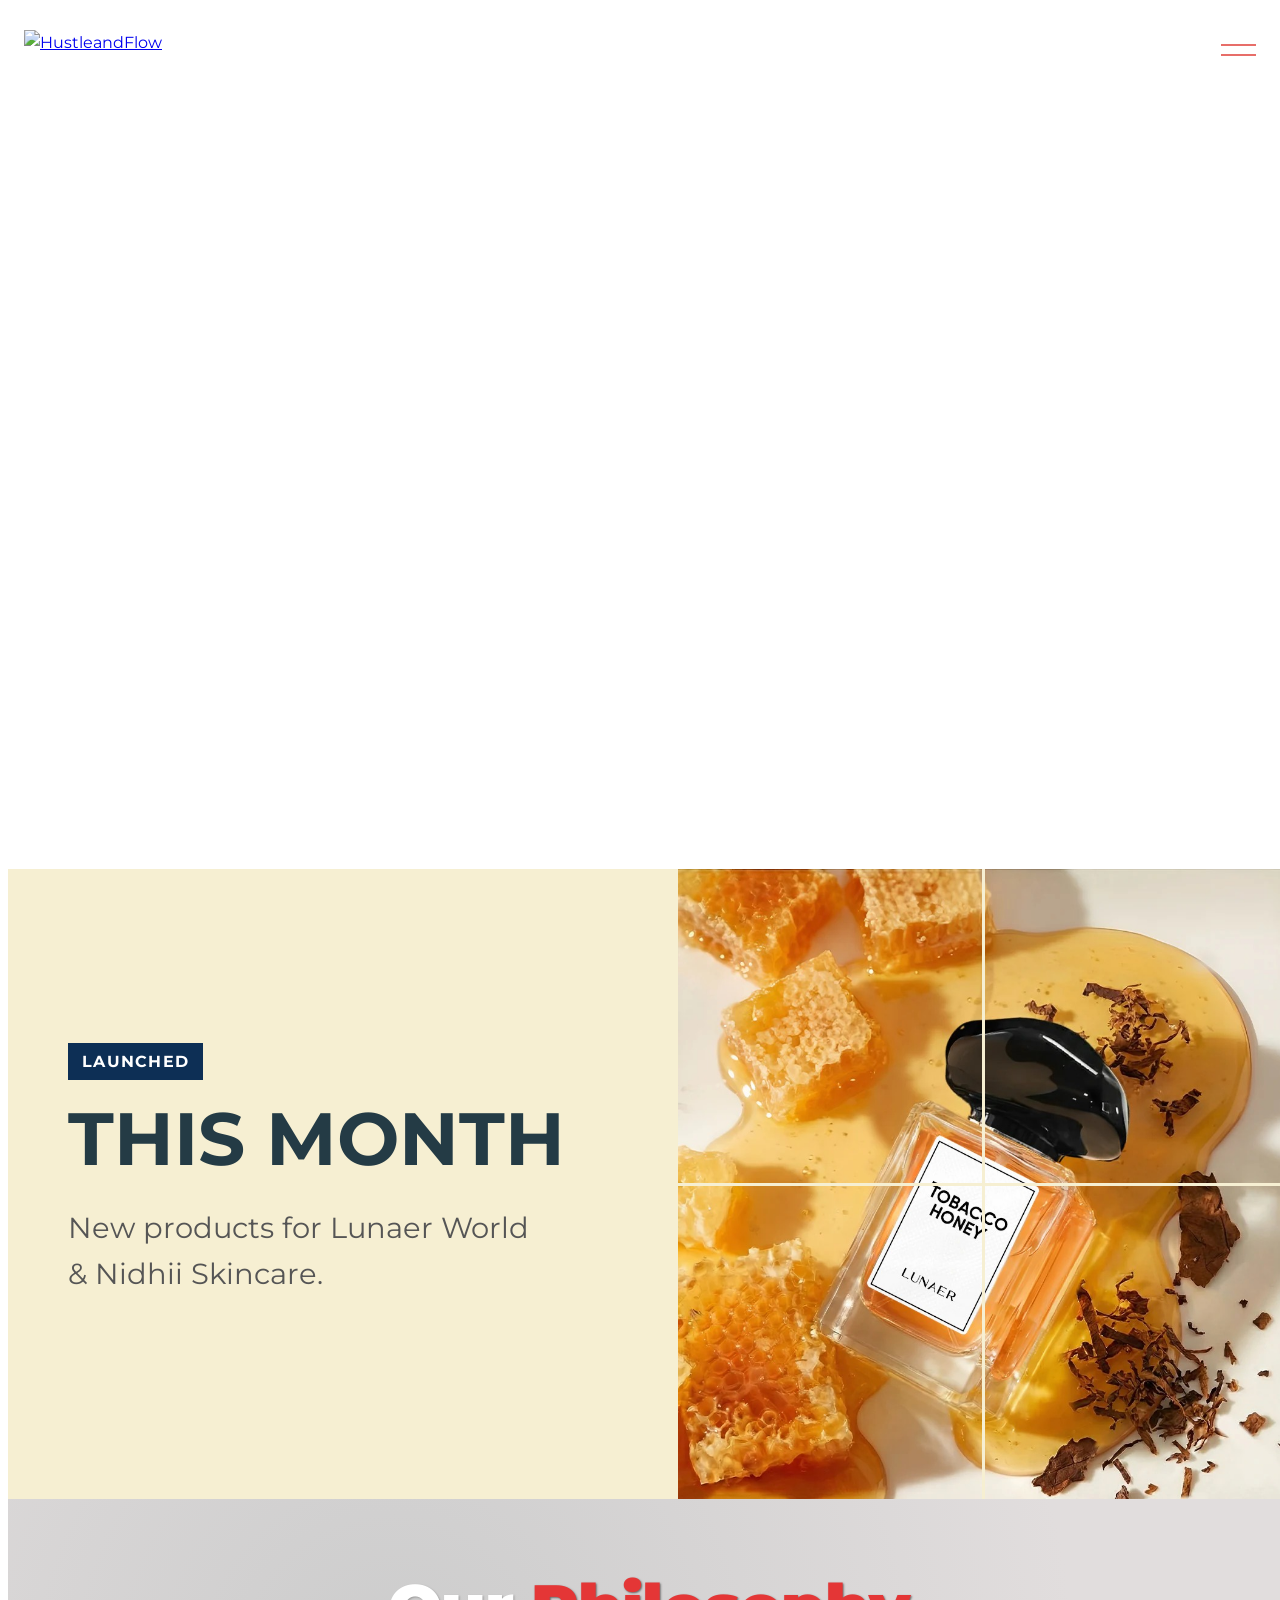
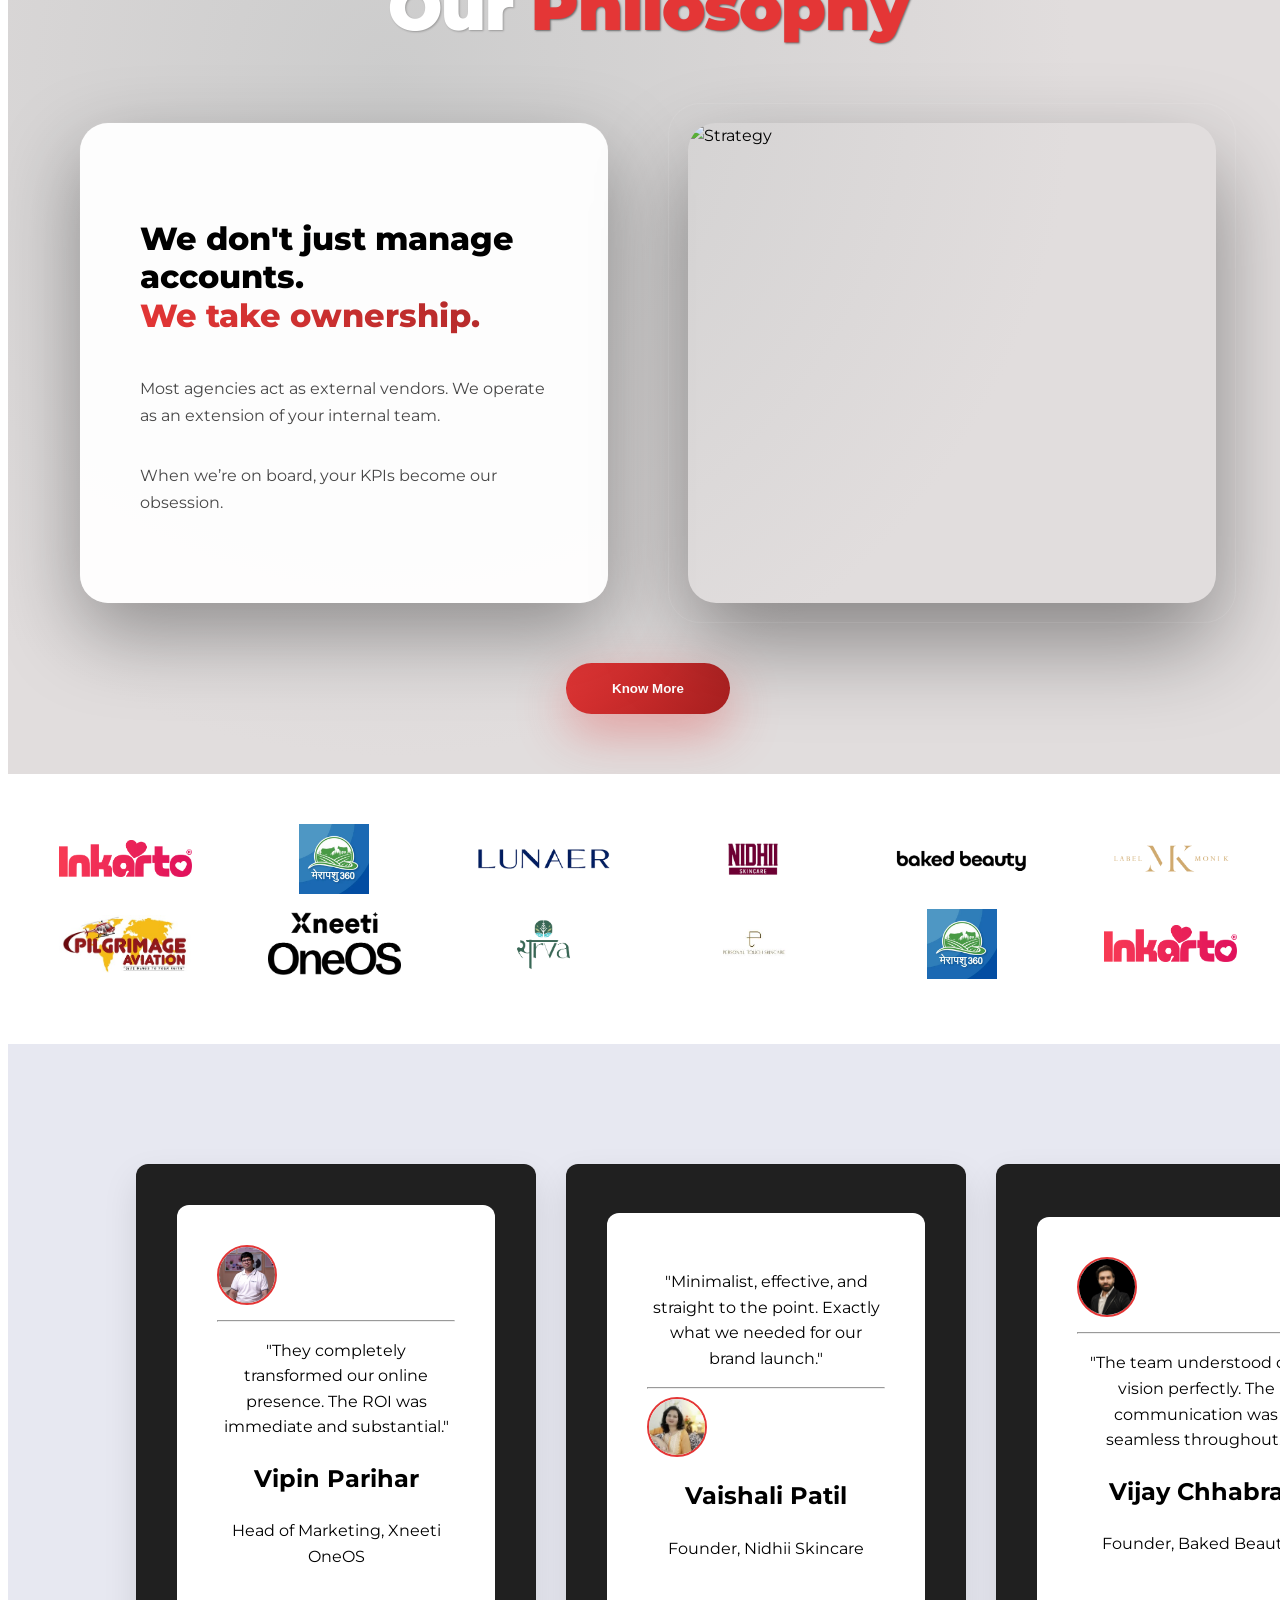
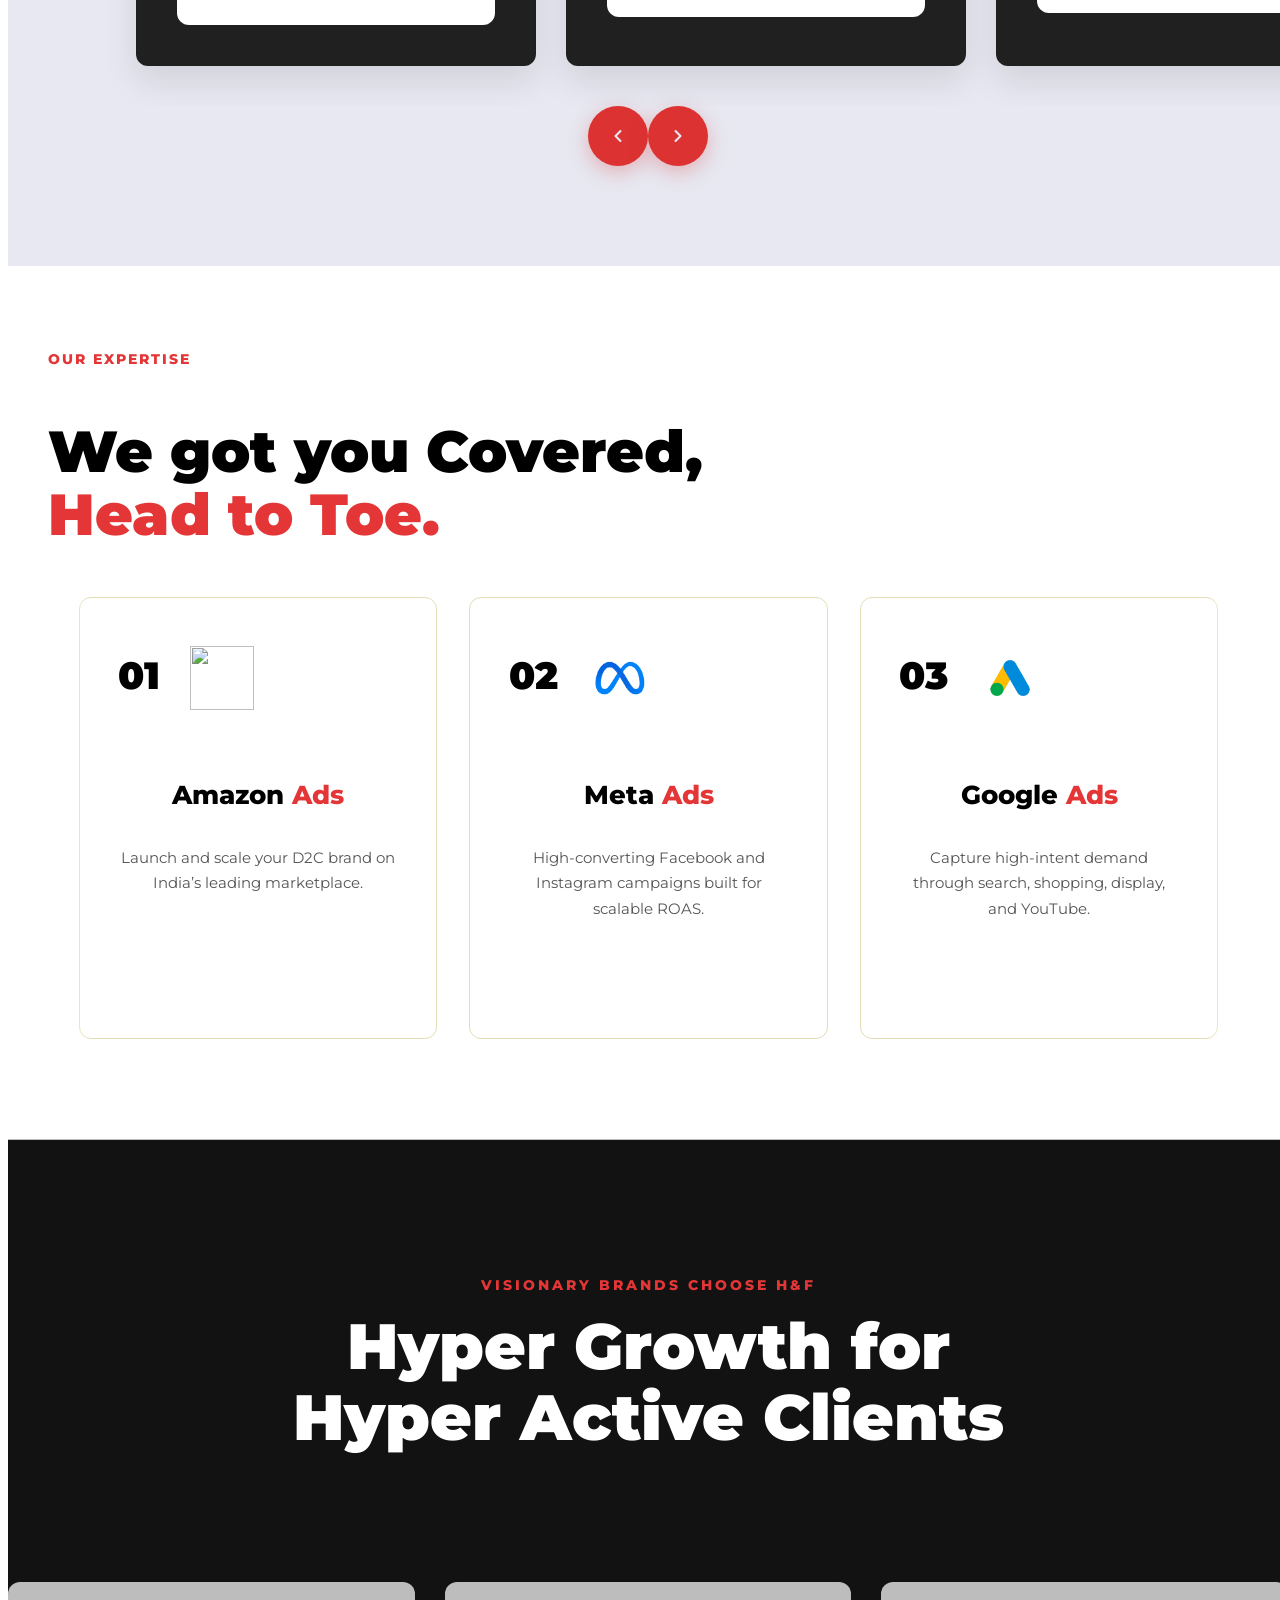
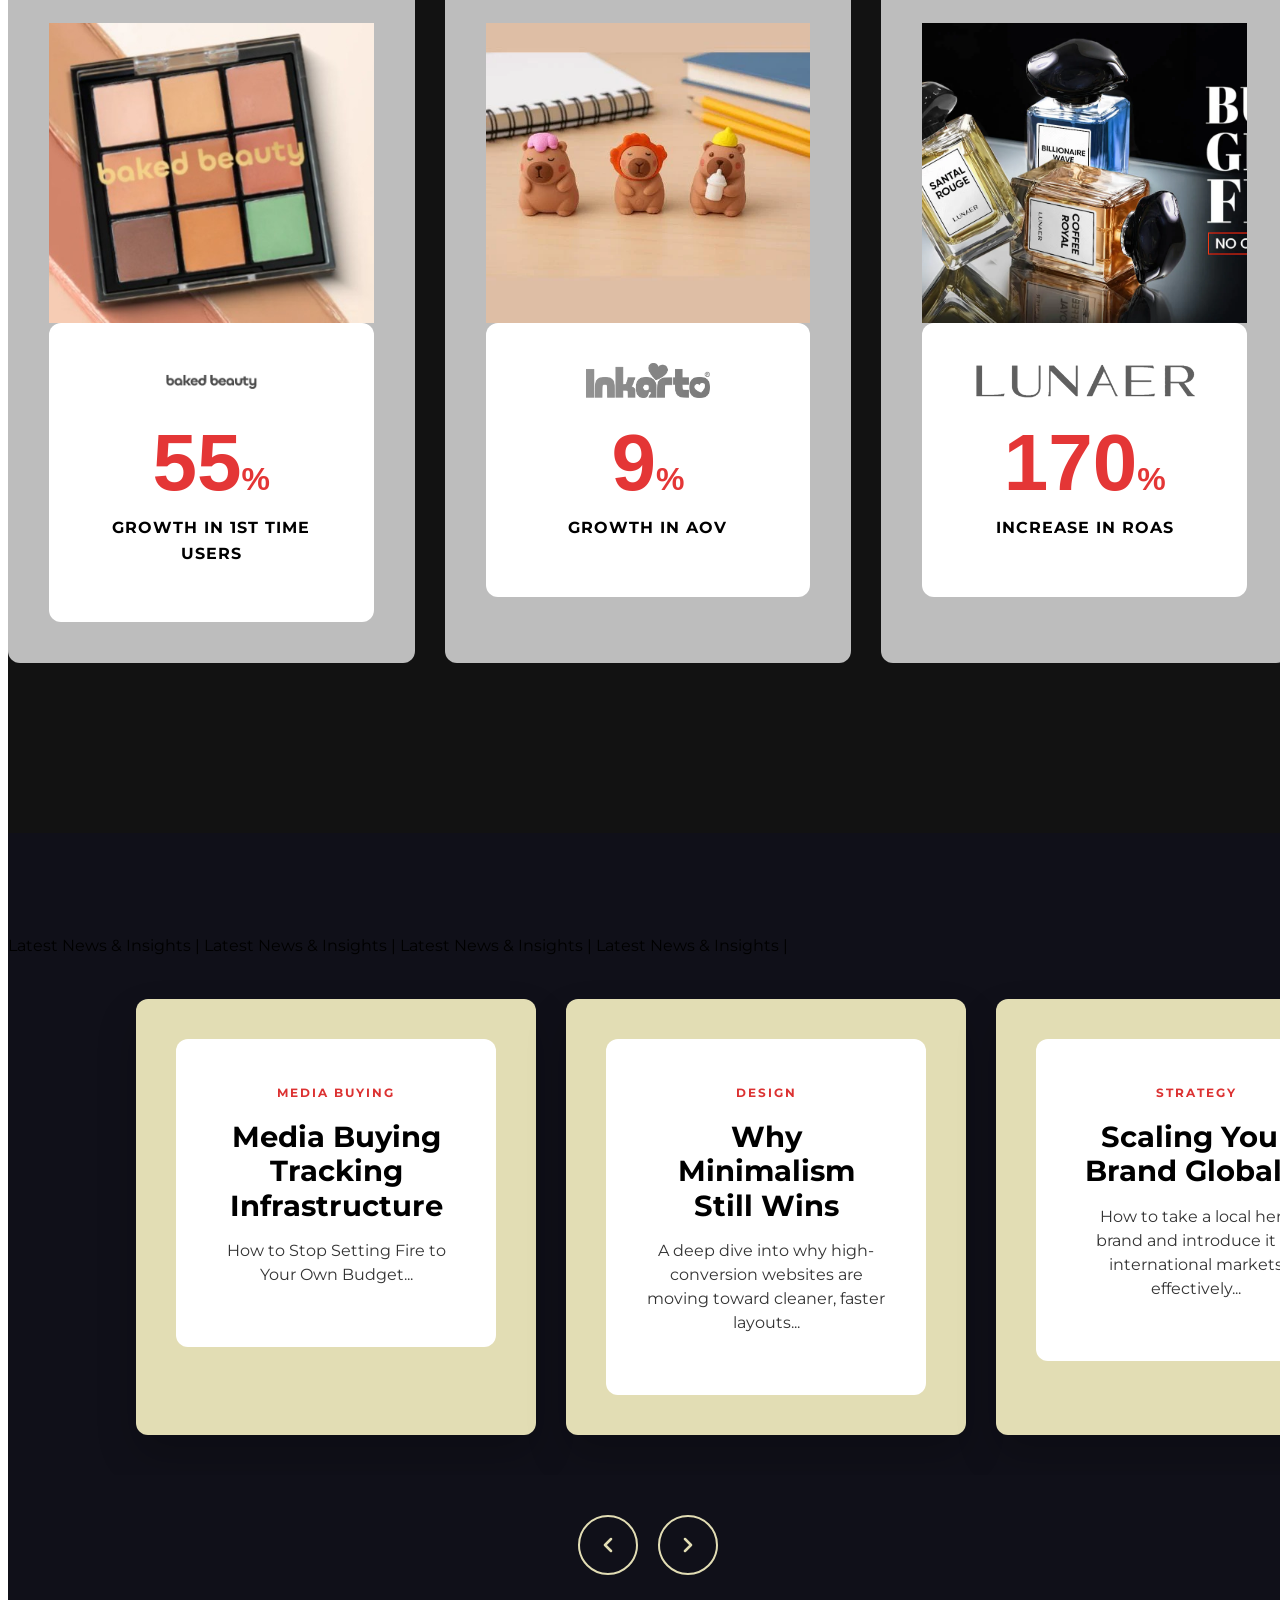
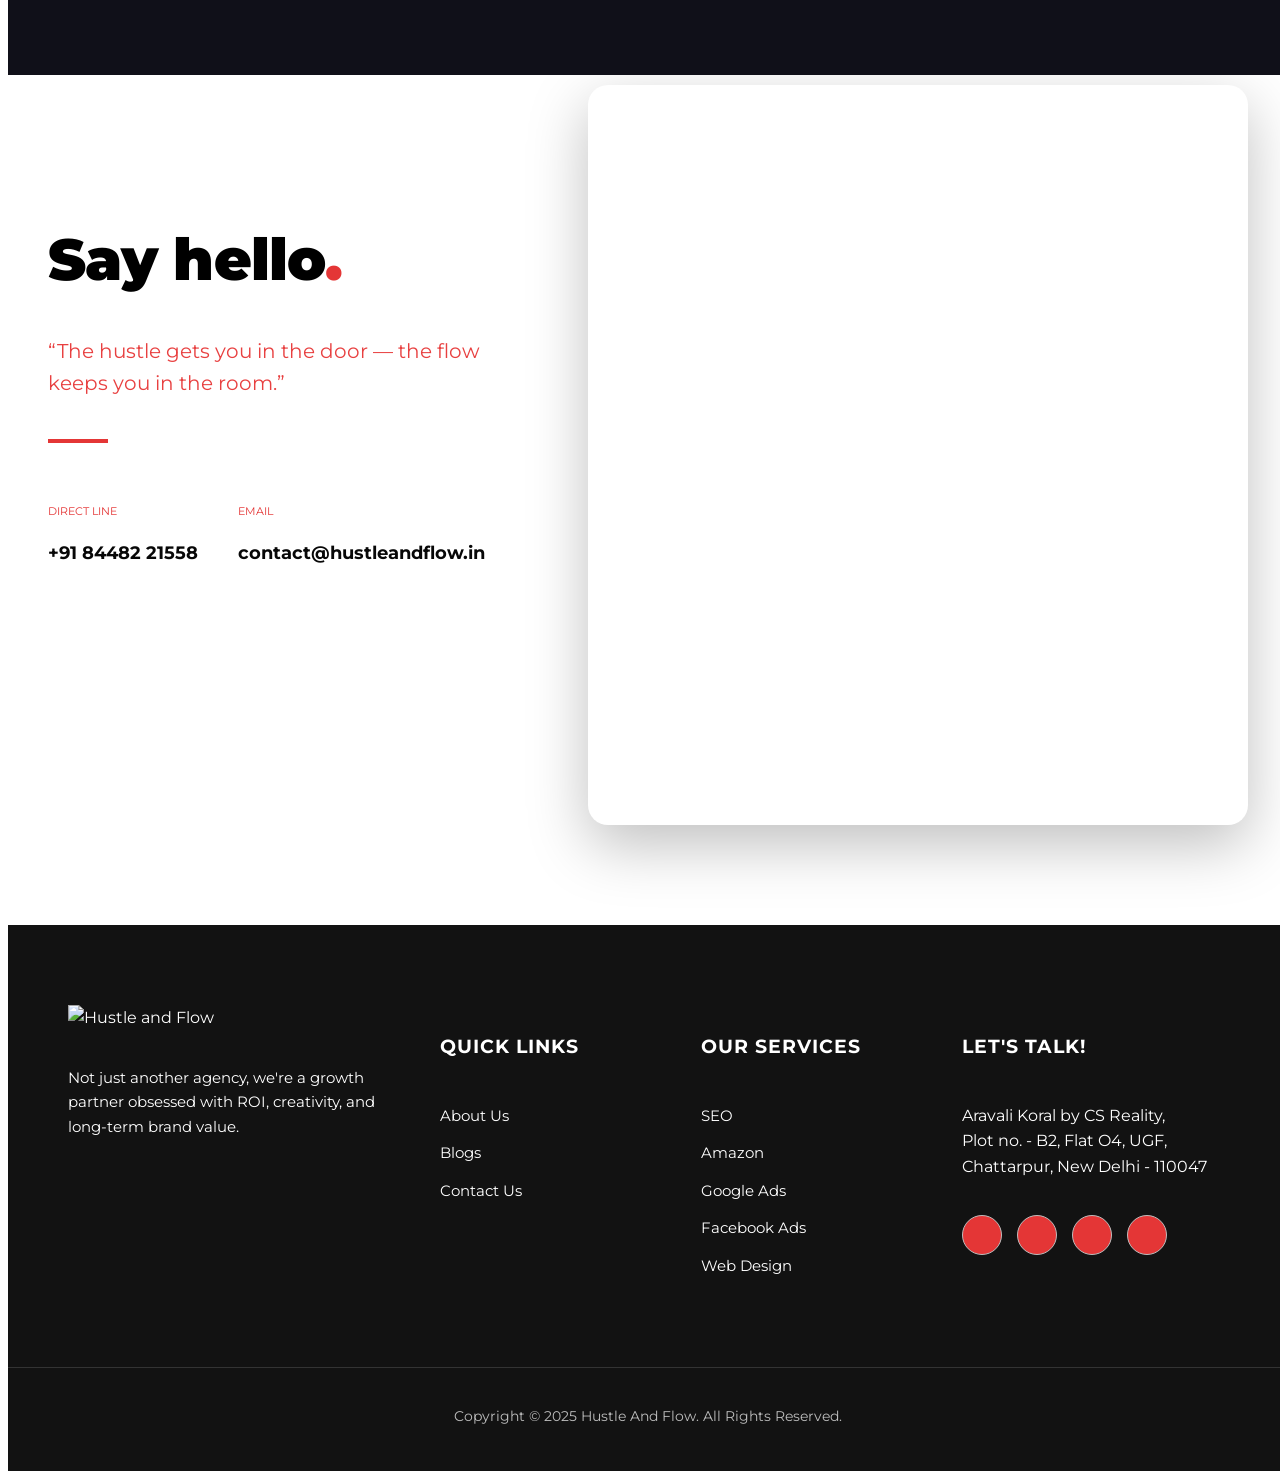
==== commit 596ed605: "Update index.html" ====
--- a/index.html
+++ b/index.html
@@ -948,7 +948,7 @@
       </div>
       <div class="info-item">
         <span>Email</span>
-        <p>kashyap.sawanjha@gmail.com</p>
+        <p>contact@hustleandflow.in</p>
       </div>
     </div>
 
@@ -994,7 +994,7 @@
 
         <div class="footer-col">
             <h4 class="footer-title">Let's Talk!</h4>
-            <p class="footer-address">Some Long Address, In India - Zip Code.</p>
+            <p class="footer-address">Aravali Koral by CS Reality, <br> Plot no. - B2, Flat O4, UGF, Chattarpur, New Delhi - 110047</p>
             <div class="social-icons">
                 <a href="#"><i data-lucide="mail"></i></a>
                 <a href="#"><i data-lucide="instagram"></i></a>
